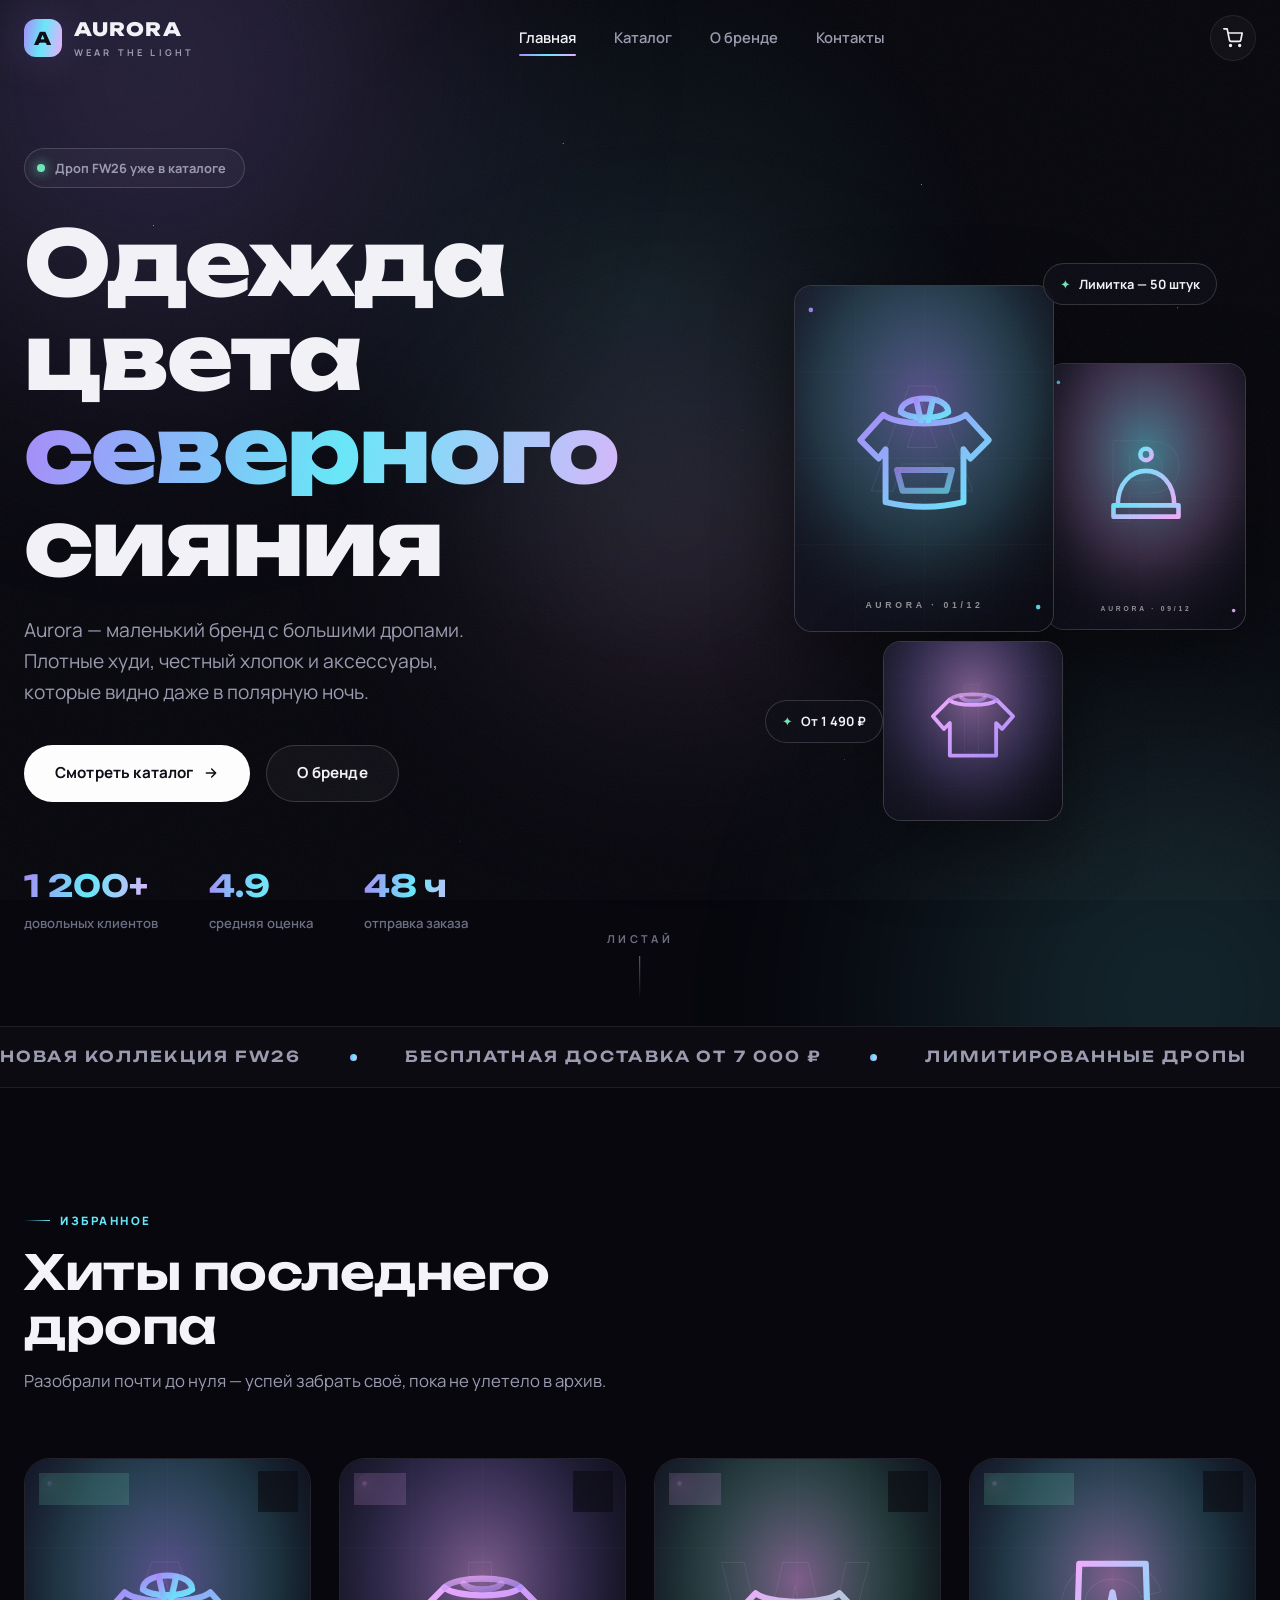
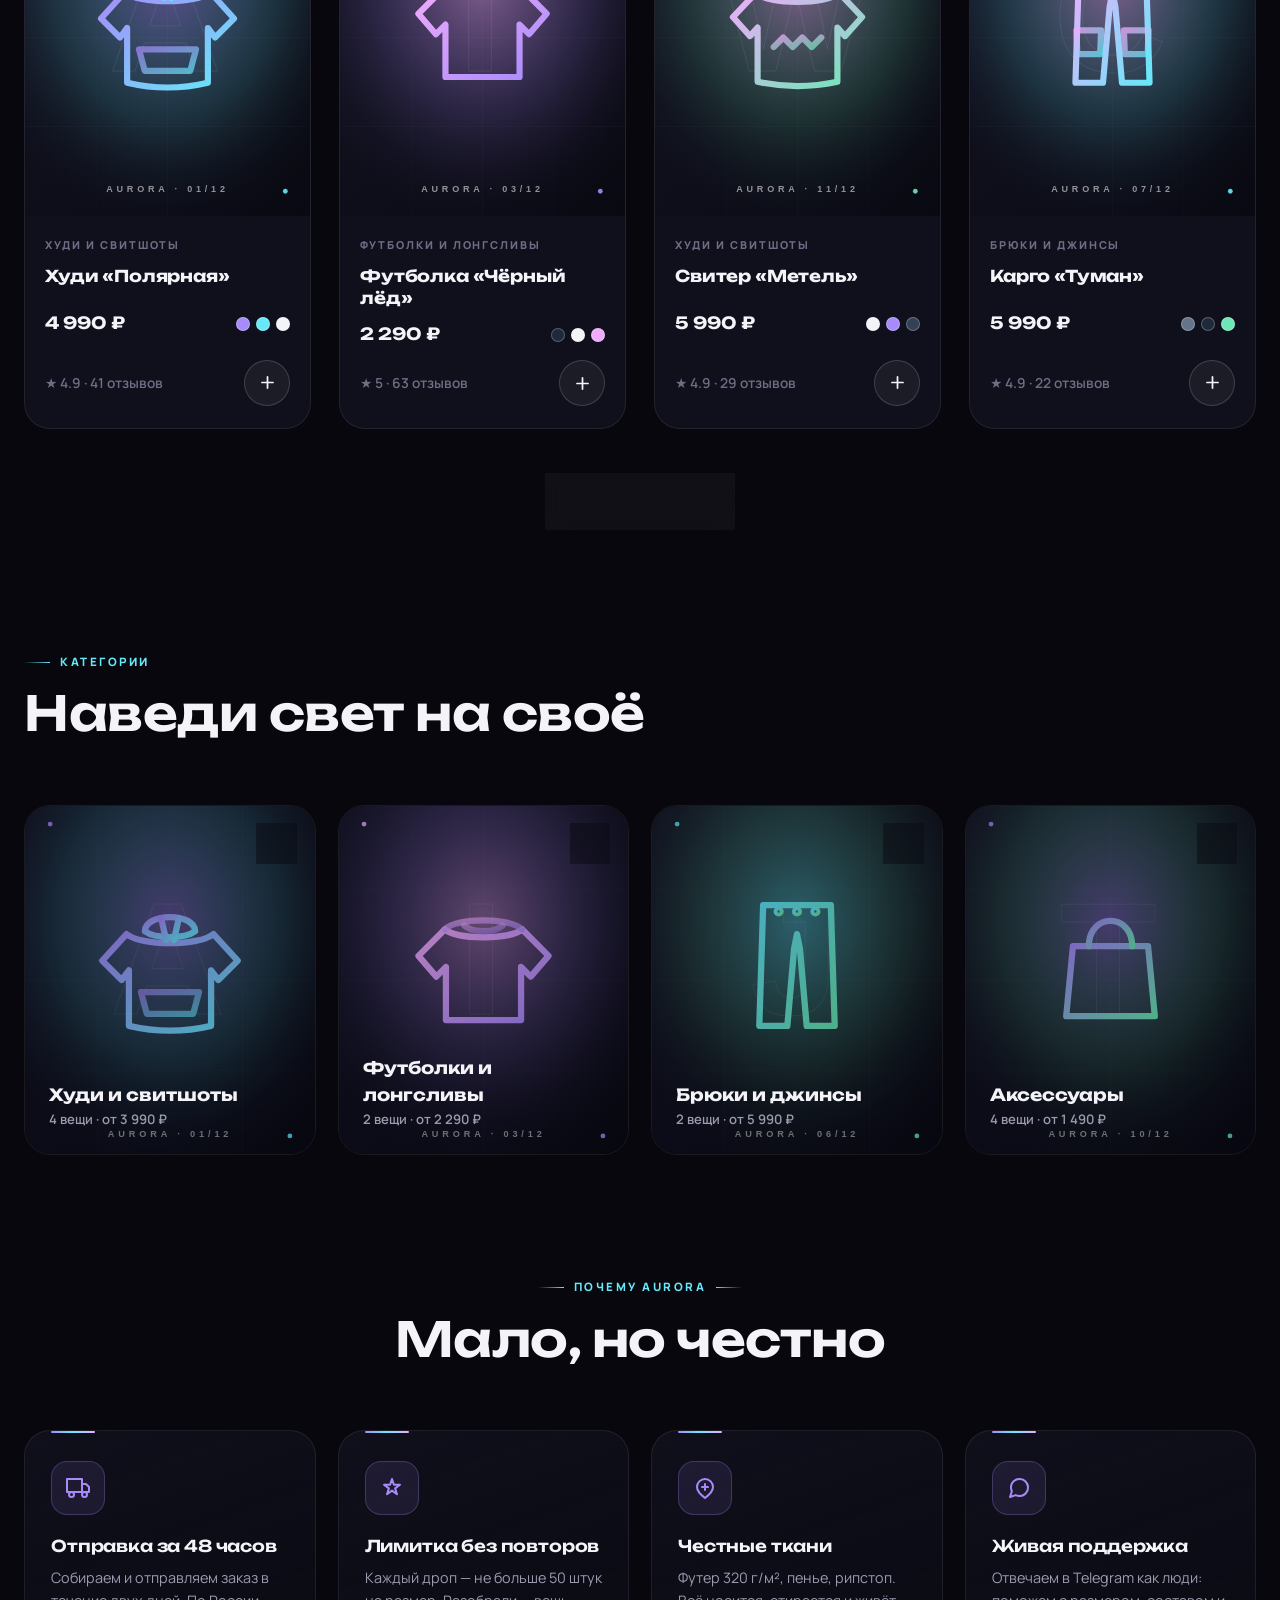
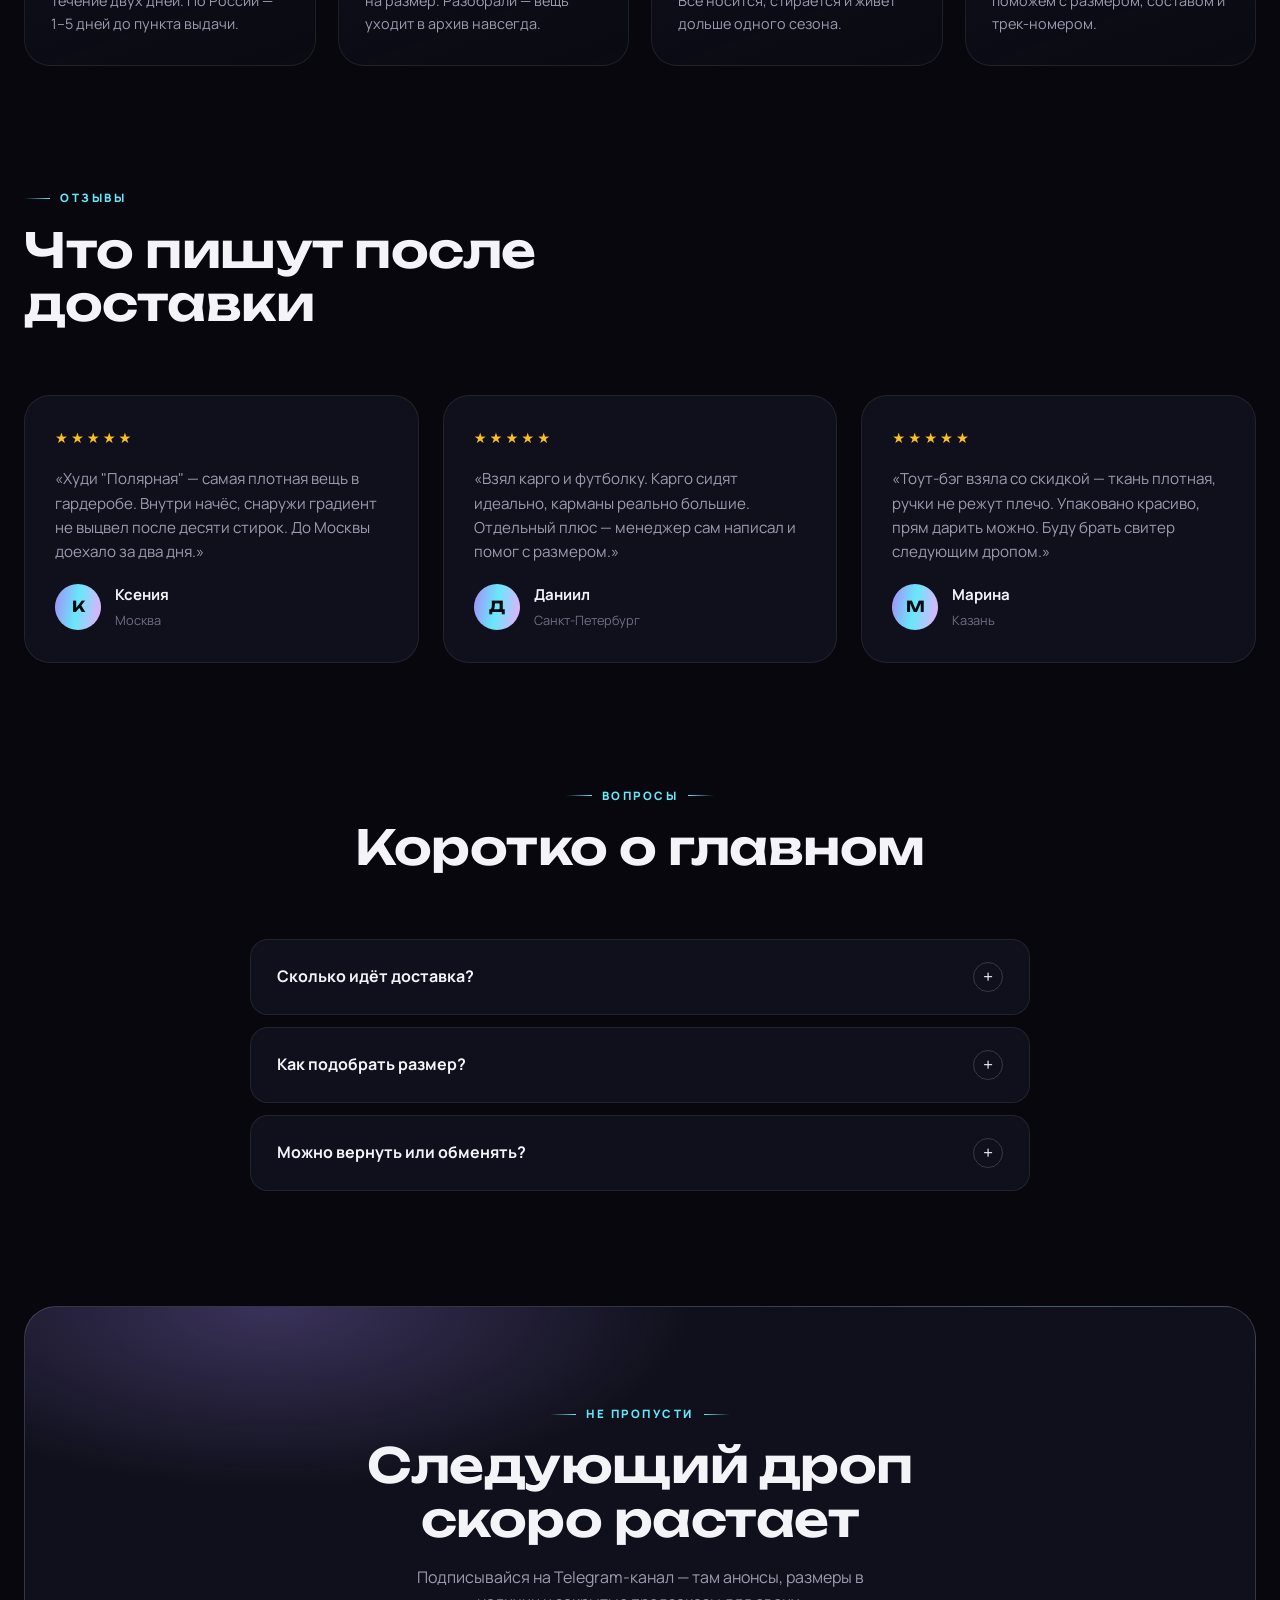
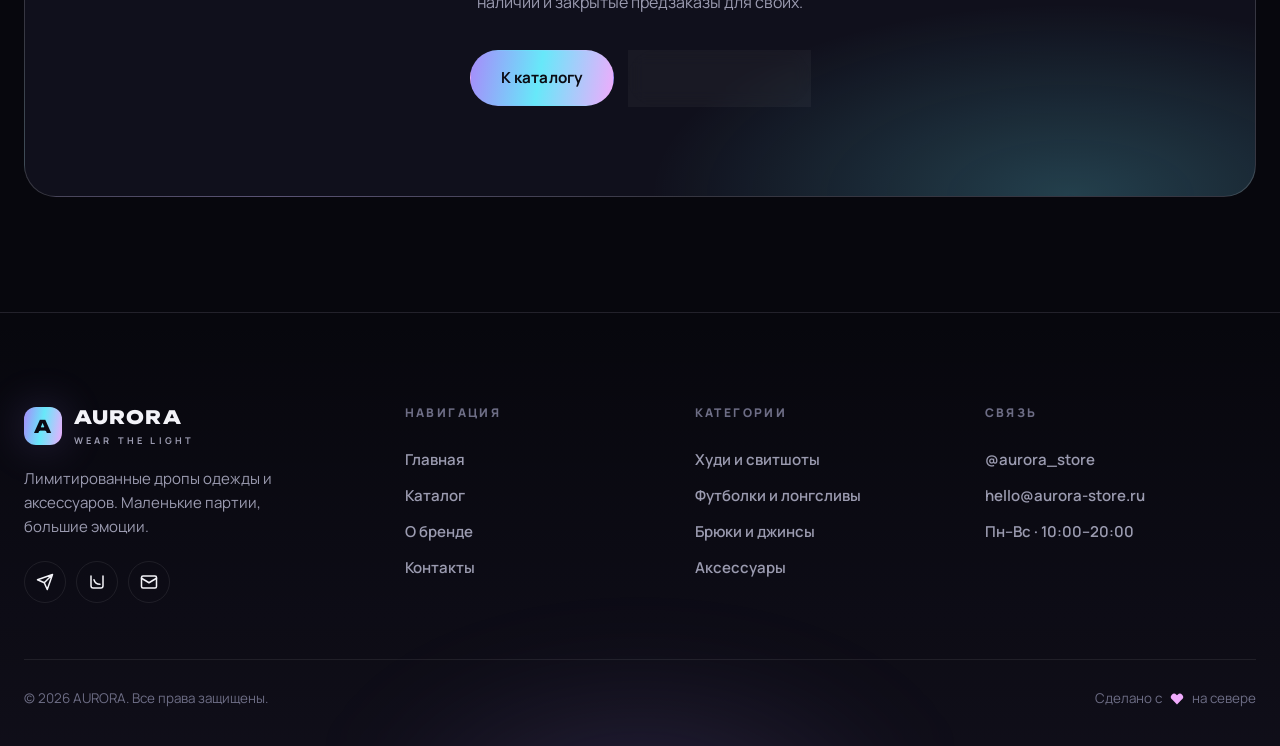
==== index.html @ b829697d "feat(home): главная страница, корзина-drawer и оформление заказа" ====
<!DOCTYPE html>
<html lang="ru">
<head>
  <meta charset="UTF-8">
  <meta name="viewport" content="width=device-width, initial-scale=1.0">
  <title>AURORA — одежда цвета северного сияния</title>
  <meta name="description" content="Aurora — магазин лимитированной одежды и аксессуаров. Худи, футболки, карго и аксессуары из маленьких дропов. Бесплатная доставка от 7 000 ₽.">
  <meta name="theme-color" content="#07070d">
  <meta property="og:title" content="AURORA — одежда цвета северного сияния">
  <meta property="og:description" content="Лимитированные дропы одежды и аксессуаров. Маленькие партии — большие эмоции.">
  <meta property="og:type" content="website">
  <link rel="icon" type="image/svg+xml" href="assets/favicon.svg">
  <link rel="preconnect" href="https://fonts.googleapis.com">
  <link rel="preconnect" href="https://fonts.gstatic.com" crossorigin>
  <link href="https://fonts.googleapis.com/css2?family=Unbounded:wght@500;700;800&family=Manrope:wght@400;500;700;800&display=swap" rel="stylesheet">
  <link rel="stylesheet" href="css/base.css">
  <link rel="stylesheet" href="css/components.css">
</head>
<body>

  <!-- Шапка -->
  <header class="site-header">
    <div class="container header-inner">
      <a href="index.html" class="logo">
        <span class="logo-mark">A</span>
        <span>AURORA<span class="logo-sub">wear the light</span></span>
      </a>
      <nav class="nav">
        <a href="index.html" class="active">Главная</a>
        <a href="catalog.html">Каталог</a>
        <a href="about.html">О бренде</a>
        <a href="contacts.html">Контакты</a>
      </nav>
      <div class="header-actions">
        <button class="icon-btn" data-cart-open aria-label="Открыть корзину">
          <svg viewBox="0 0 24 24" fill="none" stroke="currentColor" stroke-width="2" stroke-linecap="round" stroke-linejoin="round"><circle cx="9" cy="21" r="1"/><circle cx="20" cy="21" r="1"/><path d="M1 1h4l2.68 13.39a2 2 0 0 0 2 1.61h9.72a2 2 0 0 0 2-1.61L23 6H6"/></svg>
          <span class="cart-count">0</span>
        </button>
        <button class="icon-btn burger" data-burger aria-label="Меню">
          <svg viewBox="0 0 24 24" fill="none" stroke="currentColor" stroke-width="2" stroke-linecap="round"><path d="M3 6h18M3 12h18M3 18h12"/></svg>
        </button>
      </div>
    </div>
  </header>

  <!-- Мобильное меню -->
  <div class="mobile-menu" data-mobile-menu>
    <button class="icon-btn menu-close" data-burger aria-label="Закрыть меню">
      <svg viewBox="0 0 24 24" fill="none" stroke="currentColor" stroke-width="2" stroke-linecap="round"><path d="M18 6L6 18M6 6l12 12"/></svg>
    </button>
    <a href="index.html" class="active">Главная</a>
    <a href="catalog.html">Каталог</a>
    <a href="about.html">О бренде</a>
    <a href="contacts.html">Контакты</a>
  </div>

  <!-- Хиро -->
  <section class="hero">
    <div class="aurora-bg"><span class="aurora-3"></span></div>
    <div class="stars"></div>
    <div class="hero-spotlight"></div>
    <div class="container hero-inner">
      <div>
        <div class="hero-eyebrow"><span class="dot"></span> Дроп FW26 уже в каталоге</div>
        <h1>
          <span class="line"><span>Одежда цвета</span></span>
          <span class="line"><span class="grad-text">северного</span></span>
          <span class="line"><span>сияния</span></span>
        </h1>
        <p class="hero-sub">Aurora — маленький бренд с большими дропами. Плотные худи, честный хлопок и аксессуары, которые видно даже в полярную ночь.</p>
        <div class="hero-cta">
          <a class="btn btn-primary" href="catalog.html">Смотреть каталог
            <svg width="16" height="16" viewBox="0 0 24 24" fill="none" stroke="currentColor" stroke-width="2.2" stroke-linecap="round" stroke-linejoin="round"><path d="M5 12h14M13 6l6 6-6 6"/></svg>
          </a>
          <a class="btn btn-ghost" href="about.html">О бренде</a>
        </div>
        <div class="hero-stats">
          <div class="stat"><b>1 200+</b><span>довольных клиентов</span></div>
          <div class="stat"><b>4.9</b><span>средняя оценка</span></div>
          <div class="stat"><b>48 ч</b><span>отправка заказа</span></div>
        </div>
      </div>
      <div class="hero-visual">
        <div class="float-card fc-1"><img src="assets/img/p01.svg" alt="Худи «Полярная»" width="600" height="750"></div>
        <div class="float-card fc-2"><img src="assets/img/p09.svg" alt="Шапка-бини «Поляр»" width="600" height="750"></div>
        <div class="float-card fc-3"><img src="assets/img/p03.svg" alt="Футболка «Чёрный лёд»" width="600" height="750"></div>
        <div class="float-tag ft-1"><span class="tag-ico">✦</span> Лимитка — 50 штук</div>
        <div class="float-tag ft-2"><span class="tag-ico">✦</span> От 1 490 ₽</div>
      </div>
    </div>
    <div class="scroll-hint">Листай</div>
  </section>

  <!-- Бегущая строка -->
  <div class="marquee" aria-hidden="true">
    <div class="marquee-track">
      <span class="marquee-item">Новая коллекция FW26 <i></i> Бесплатная доставка от 7 000 ₽ <i></i> Лимитированные дропы <i></i> Оплата при получении <i></i> Отправка за 48 часов <i></i></span>
      <span class="marquee-item">Новая коллекция FW26 <i></i> Бесплатная доставка от 7 000 ₽ <i></i> Лимитированные дропы <i></i> Оплата при получении <i></i> Отправка за 48 часов <i></i></span>
    </div>
  </div>

  <!-- Хиты дропа -->
  <section class="section">
    <div class="container">
      <div class="section-head">
        <span class="eyebrow">Избранное</span>
        <h2 class="h-lg">Хиты последнего дропа</h2>
        <p>Разобрали почти до нуля — успей забрать своё, пока не улетело в архив.</p>
      </div>
      <div class="products-grid" id="featured-grid"></div>
      <div style="text-align:center; margin-top:44px">
        <a class="btn btn-ghost" href="catalog.html">Весь каталог
          <svg width="16" height="16" viewBox="0 0 24 24" fill="none" stroke="currentColor" stroke-width="2.2" stroke-linecap="round" stroke-linejoin="round"><path d="M5 12h14M13 6l6 6-6 6"/></svg>
        </a>
      </div>
    </div>
  </section>

  <!-- Категории -->
  <section class="section" style="padding-top:0">
    <div class="container">
      <div class="section-head">
        <span class="eyebrow">Категории</span>
        <h2 class="h-lg">Наведи свет на своё</h2>
      </div>
      <div class="cat-tiles">
        <a href="catalog.html?cat=hoodies" class="cat-tile reveal">
          <img src="assets/img/p01.svg" alt="" loading="lazy">
          <span class="cat-arrow"><svg width="16" height="16" viewBox="0 0 24 24" fill="none" stroke="currentColor" stroke-width="2.2" stroke-linecap="round" stroke-linejoin="round"><path d="M7 17L17 7M8 7h9v9"/></svg></span>
          <b>Худи и свитшоты</b>
          <span>4 вещи · от 3 990 ₽</span>
        </a>
        <a href="catalog.html?cat=tees" class="cat-tile reveal" style="--d:.08s">
          <img src="assets/img/p03.svg" alt="" loading="lazy">
          <span class="cat-arrow"><svg width="16" height="16" viewBox="0 0 24 24" fill="none" stroke="currentColor" stroke-width="2.2" stroke-linecap="round" stroke-linejoin="round"><path d="M7 17L17 7M8 7h9v9"/></svg></span>
          <b>Футболки и лонгсливы</b>
          <span>2 вещи · от 2 290 ₽</span>
        </a>
        <a href="catalog.html?cat=pants" class="cat-tile reveal" style="--d:.16s">
          <img src="assets/img/p06.svg" alt="" loading="lazy">
          <span class="cat-arrow"><svg width="16" height="16" viewBox="0 0 24 24" fill="none" stroke="currentColor" stroke-width="2.2" stroke-linecap="round" stroke-linejoin="round"><path d="M7 17L17 7M8 7h9v9"/></svg></span>
          <b>Брюки и джинсы</b>
          <span>2 вещи · от 5 990 ₽</span>
        </a>
        <a href="catalog.html?cat=acc" class="cat-tile reveal" style="--d:.24s">
          <img src="assets/img/p10.svg" alt="" loading="lazy">
          <span class="cat-arrow"><svg width="16" height="16" viewBox="0 0 24 24" fill="none" stroke="currentColor" stroke-width="2.2" stroke-linecap="round" stroke-linejoin="round"><path d="M7 17L17 7M8 7h9v9"/></svg></span>
          <b>Аксессуары</b>
          <span>4 вещи · от 1 490 ₽</span>
        </a>
      </div>
    </div>
  </section>

  <!-- Почему мы -->
  <section class="section" style="padding-top:0">
    <div class="container">
      <div class="section-head center">
        <span class="eyebrow center">Почему Aurora</span>
        <h2 class="h-lg">Мало, но честно</h2>
      </div>
      <div class="features-grid">
        <div class="feature reveal">
          <div class="feature-ico"><svg viewBox="0 0 24 24" fill="none" stroke-width="2" stroke-linecap="round" stroke-linejoin="round"><rect x="1" y="3" width="15" height="13"/><path d="M16 8h4l3 3v5h-7V8z"/><circle cx="5.5" cy="18.5" r="2.5"/><circle cx="18.5" cy="18.5" r="2.5"/></svg></div>
          <h3>Отправка за 48 часов</h3>
          <p>Собираем и отправляем заказ в течение двух дней. По России — 1–5 дней до пункта выдачи.</p>
        </div>
        <div class="feature reveal" style="--d:.08s">
          <div class="feature-ico"><svg viewBox="0 0 24 24" fill="none" stroke-width="2" stroke-linecap="round" stroke-linejoin="round"><path d="M12 3l1.9 5.8H20l-4.9 3.6 1.9 5.8-5-3.6-5 3.6 1.9-5.8L4 8.8h6.1z"/></svg></div>
          <h3>Лимитка без повторов</h3>
          <p>Каждый дроп — не больше 50 штук на размер. Разобрали — вещь уходит в архив навсегда.</p>
        </div>
        <div class="feature reveal" style="--d:.16s">
          <div class="feature-ico"><svg viewBox="0 0 24 24" fill="none" stroke-width="2" stroke-linecap="round" stroke-linejoin="round"><path d="M12 22c4-3 8-6.5 8-11a8 8 0 1 0-16 0c0 4.5 4 8 8 11z"/><path d="M12 8v6M9 11h6"/></svg></div>
          <h3>Честные ткани</h3>
          <p>Футер 320 г/м², пенье, рипстоп. Всё носится, стирается и живёт дольше одного сезона.</p>
        </div>
        <div class="feature reveal" style="--d:.24s">
          <div class="feature-ico"><svg viewBox="0 0 24 24" fill="none" stroke-width="2" stroke-linecap="round" stroke-linejoin="round"><path d="M21 11.5a8.38 8.38 0 0 1-.9 3.8 8.5 8.5 0 0 1-7.6 4.7 8.38 8.38 0 0 1-3.8-.9L3 21l1.9-5.7a8.38 8.38 0 0 1-.9-3.8 8.5 8.5 0 0 1 4.7-7.6 8.38 8.38 0 0 1 3.8-.9h.5a8.48 8.48 0 0 1 8 8z"/></svg></div>
          <h3>Живая поддержка</h3>
          <p>Отвечаем в Telegram как люди: поможем с размером, составом и трек-номером.</p>
        </div>
      </div>
    </div>
  </section>

  <!-- Отзывы -->
  <section class="section" style="padding-top:0">
    <div class="container">
      <div class="section-head">
        <span class="eyebrow">Отзывы</span>
        <h2 class="h-lg">Что пишут после доставки</h2>
      </div>
      <div class="reviews-grid">
        <div class="review reveal">
          <div class="review-stars">★★★★★</div>
          <p>«Худи "Полярная" — самая плотная вещь в гардеробе. Внутри начёс, снаружи градиент не выцвел после десяти стирок. До Москвы доехало за два дня.»</p>
          <div class="review-author">
            <div class="avatar">К</div>
            <div><b>Ксения</b><span>Москва</span></div>
          </div>
        </div>
        <div class="review reveal" style="--d:.08s">
          <div class="review-stars">★★★★★</div>
          <p>«Взял карго и футболку. Карго сидят идеально, карманы реально большие. Отдельный плюс — менеджер сам написал и помог с размером.»</p>
          <div class="review-author">
            <div class="avatar">Д</div>
            <div><b>Даниил</b><span>Санкт-Петербург</span></div>
          </div>
        </div>
        <div class="review reveal" style="--d:.16s">
          <div class="review-stars">★★★★★</div>
          <p>«Тоут-бэг взяла со скидкой — ткань плотная, ручки не режут плечо. Упаковано красиво, прям дарить можно. Буду брать свитер следующим дропом.»</p>
          <div class="review-author">
            <div class="avatar">М</div>
            <div><b>Марина</b><span>Казань</span></div>
          </div>
        </div>
      </div>
    </div>
  </section>

  <!-- FAQ -->
  <section class="section" style="padding-top:0">
    <div class="container">
      <div class="section-head center">
        <span class="eyebrow center">Вопросы</span>
        <h2 class="h-lg">Коротко о главном</h2>
      </div>
      <div class="faq-list">
        <details class="faq-item reveal">
          <summary>Сколько идёт доставка?<span class="faq-plus">+</span></summary>
          <div class="faq-body">Отправляем СДЭК, Почтой России и Boxberry в течение 48 часов после подтверждения заказа. По Москве — 1–2 дня, по России — 3–7 дней. От 7 000 ₽ доставка бесплатная.</div>
        </details>
        <details class="faq-item reveal" style="--d:.06s">
          <summary>Как подобрать размер?<span class="faq-plus">+</span></summary>
          <div class="faq-body">Все вещи идут в оверсайз-посадке. Если любишь сидеть плотнее — бери на размер меньше. Напиши нам в Telegram, поможем с мерками конкретной модели.</div>
        </details>
        <details class="faq-item reveal" style="--d:.12s">
          <summary>Можно вернуть или обменять?<span class="faq-plus">+</span></summary>
          <div class="faq-body">Да: 14 дней на возврат без вопросов, если вещь не носилась и бирки на месте. Обмен размера — бесплатный, один раз.</div>
        </details>
      </div>
    </div>
  </section>

  <!-- CTA -->
  <section class="section" style="padding-top:0">
    <div class="container">
      <div class="cta-banner reveal">
        <span class="eyebrow center">Не пропусти</span>
        <h2 class="h-lg" style="margin-top:16px">Следующий дроп скоро растает</h2>
        <p>Подписывайся на Telegram-канал — там анонсы, размеры в наличии и закрытые предзаказы для своих.</p>
        <div style="display:flex; gap:14px; justify-content:center; flex-wrap:wrap">
          <a class="btn btn-grad" href="catalog.html">К каталогу</a>
          <a class="btn btn-ghost" href="https://t.me/aurora_store" target="_blank" rel="noopener">Telegram-канал</a>
        </div>
      </div>
    </div>
  </section>

  <!-- Футер -->
  <footer class="site-footer">
    <div class="footer-glow"></div>
    <div class="container">
      <div class="footer-grid">
        <div class="footer-brand">
          <a href="index.html" class="logo">
            <span class="logo-mark">A</span>
            <span>AURORA<span class="logo-sub">wear the light</span></span>
          </a>
          <p>Лимитированные дропы одежды и аксессуаров. Маленькие партии, большие эмоции.</p>
          <div class="socials">
            <a href="https://t.me/aurora_store" target="_blank" rel="noopener" aria-label="Telegram">
              <svg viewBox="0 0 24 24" fill="none" stroke="currentColor" stroke-width="2" stroke-linecap="round" stroke-linejoin="round"><path d="M22 2L11 13M22 2l-7 20-4-9-9-4 20-7z"/></svg>
            </a>
            <a href="#" aria-label="ВКонтакте">
              <svg viewBox="0 0 24 24" fill="none" stroke="currentColor" stroke-width="2" stroke-linecap="round" stroke-linejoin="round"><path d="M4 4v13a3 3 0 0 0 3 3h10a3 3 0 0 0 3-3V4"/><path d="M8 9c1 4 4 6 8 6"/></svg>
            </a>
            <a href="mailto:hello@aurora-store.ru" aria-label="Почта">
              <svg viewBox="0 0 24 24" fill="none" stroke="currentColor" stroke-width="2" stroke-linecap="round" stroke-linejoin="round"><rect x="2" y="4" width="20" height="16" rx="2"/><path d="M22 7l-10 6L2 7"/></svg>
            </a>
          </div>
        </div>
        <div class="footer-col">
          <h4>Навигация</h4>
          <a href="index.html">Главная</a>
          <a href="catalog.html">Каталог</a>
          <a href="about.html">О бренде</a>
          <a href="contacts.html">Контакты</a>
        </div>
        <div class="footer-col">
          <h4>Категории</h4>
          <a href="catalog.html?cat=hoodies">Худи и свитшоты</a>
          <a href="catalog.html?cat=tees">Футболки и лонгсливы</a>
          <a href="catalog.html?cat=pants">Брюки и джинсы</a>
          <a href="catalog.html?cat=acc">Аксессуары</a>
        </div>
        <div class="footer-col">
          <h4>Связь</h4>
          <a href="https://t.me/aurora_store" target="_blank" rel="noopener">@aurora_store</a>
          <a href="mailto:hello@aurora-store.ru">hello@aurora-store.ru</a>
          <a href="contacts.html">Пн–Вс · 10:00–20:00</a>
        </div>
      </div>
      <div class="footer-bottom">
        <span>© <span data-year>2026</span> AURORA. Все права защищены.</span>
        <span class="made">Сделано с
          <svg viewBox="0 0 24 24" fill="currentColor"><path d="M20.84 4.61a5.5 5.5 0 0 0-7.78 0L12 5.67l-1.06-1.06a5.5 5.5 0 0 0-7.78 7.78l1.06 1.06L12 21.23l7.78-7.78 1.06-1.06a5.5 5.5 0 0 0 0-7.78z"/></svg>
          на севере</span>
      </div>
    </div>
  </footer>

  <script src="js/products.js"></script>
  <script src="js/main.js"></script>
  <script src="js/index.js"></script>
</body>
</html>
---- css/base.css ----
/* ============================================================
   AURORA — базовые стили и дизайн-токены
   ============================================================ */

:root {
  /* Цвет */
  --bg: #07070d;
  --bg-soft: #0b0b14;
  --surface: #10101c;
  --surface-2: #161627;
  --line: rgba(255, 255, 255, 0.08);
  --line-strong: rgba(255, 255, 255, 0.16);

  --text: #f3f3f8;
  --muted: #9b9bb0;
  --muted-2: #6d6d85;

  --cyan: #67e8f9;
  --violet: #a78bfa;
  --pink: #f0abfc;
  --mint: #6ee7b7;

  --grad: linear-gradient(100deg, #a78bfa 0%, #67e8f9 48%, #f0abfc 100%);

  /* Геометрия */
  --r-sm: 12px;
  --r-md: 18px;
  --r-lg: 26px;
  --header-h: 76px;

  /* Тени */
  --shadow: 0 24px 70px rgba(0, 0, 0, 0.5);
  --glow: 0 0 44px rgba(167, 139, 250, 0.22);

  --font-display: "Unbounded", system-ui, sans-serif;
  --font-body: "Manrope", system-ui, sans-serif;

  --ease: cubic-bezier(0.22, 1, 0.36, 1);
}

* { margin: 0; padding: 0; box-sizing: border-box; }

html { scroll-behavior: smooth; }

body {
  font-family: var(--font-body);
  background: var(--bg);
  color: var(--text);
  line-height: 1.6;
  font-size: 16px;
  overflow-x: hidden;
  -webkit-font-smoothing: antialiased;
}

/* Зерно поверх всего — «плёночная» текстура */
body::after {
  content: "";
  position: fixed;
  inset: 0;
  z-index: 2000;
  pointer-events: none;
  opacity: 0.05;
  background-image: url("data:image/svg+xml,%3Csvg xmlns='http://www.w3.org/2000/svg' width='140' height='140'%3E%3Cfilter id='n'%3E%3CfeTurbulence type='fractalNoise' baseFrequency='0.9' numOctaves='2'/%3E%3C/filter%3E%3Crect width='100%25' height='100%25' filter='url(%23n)'/%3E%3C/svg%3E");
}

::selection { background: rgba(167, 139, 250, 0.4); }

img { display: block; max-width: 100%; }
a { color: inherit; text-decoration: none; }
button { font-family: inherit; cursor: pointer; color: inherit; }
input, select, textarea { font-family: inherit; color: inherit; }

::-webkit-scrollbar { width: 10px; height: 10px; }
::-webkit-scrollbar-track { background: var(--bg); }
::-webkit-scrollbar-thumb {
  background: #23233a;
  border-radius: 8px;
  border: 2px solid var(--bg);
}
::-webkit-scrollbar-thumb:hover { background: #33335a; }

/* ---------- Типографика ---------- */

h1, h2, h3, .display {
  font-family: var(--font-display);
  font-weight: 600;
  line-height: 1.12;
  letter-spacing: -0.01em;
}

.h-xl { font-size: clamp(2.4rem, 6vw, 4.6rem); }
.h-lg { font-size: clamp(1.8rem, 4vw, 3rem); }
.h-md { font-size: clamp(1.25rem, 2.4vw, 1.7rem); }

.grad-text {
  background: var(--grad);
  -webkit-background-clip: text;
  background-clip: text;
  color: transparent;
}

.section { padding: clamp(72px, 9vw, 130px) 0; position: relative; }

.container {
  width: min(1240px, 100% - 48px);
  margin-inline: auto;
}

.section-head { margin-bottom: clamp(36px, 5vw, 64px); max-width: 720px; }
.section-head.center { margin-inline: auto; text-align: center; }

.section-head .eyebrow { margin-bottom: 16px; }
.section-head p { color: var(--muted); margin-top: 14px; font-size: 1.05rem; }

.eyebrow {
  display: inline-flex;
  align-items: center;
  gap: 10px;
  font-size: 0.72rem;
  font-weight: 800;
  letter-spacing: 0.22em;
  text-transform: uppercase;
  color: var(--cyan);
}

.eyebrow::before {
  content: "";
  width: 26px;
  height: 1px;
  background: linear-gradient(90deg, transparent, var(--cyan));
}

.eyebrow.center::after {
  content: "";
  width: 26px;
  height: 1px;
  background: linear-gradient(90deg, var(--cyan), transparent);
}

/* ---------- Кнопки ---------- */

.btn {
  display: inline-flex;
  align-items: center;
  justify-content: center;
  gap: 10px;
  padding: 15px 30px;
  border-radius: 999px;
  border: 1px solid transparent;
  font-weight: 700;
  font-size: 0.95rem;
  letter-spacing: 0.01em;
  transition: transform 0.35s var(--ease), box-shadow 0.35s var(--ease),
    background 0.35s var(--ease), border-color 0.35s var(--ease), color 0.3s;
  white-space: nowrap;
}

.btn:active { transform: scale(0.97); }

.btn-primary {
  background: #fff;
  color: #0a0a12;
}
.btn-primary:hover {
  transform: translateY(-2px);
  box-shadow: 0 14px 40px rgba(255, 255, 255, 0.18), var(--glow);
}

.btn-ghost {
  background: rgba(255, 255, 255, 0.04);
  border-color: var(--line-strong);
  color: var(--text);
  backdrop-filter: blur(8px);
}
.btn-ghost:hover {
  border-color: rgba(255, 255, 255, 0.4);
  background: rgba(255, 255, 255, 0.08);
  transform: translateY(-2px);
}

.btn-grad {
  background: var(--grad);
  color: #0a0a12;
}
.btn-grad:hover {
  transform: translateY(-2px);
  box-shadow: 0 14px 44px rgba(103, 232, 249, 0.28);
}

.btn-sm { padding: 10px 20px; font-size: 0.85rem; }

.btn[disabled] { opacity: 0.45; pointer-events: none; }

/* ---------- Хедер ---------- */

.site-header {
  position: fixed;
  top: 0;
  left: 0;
  right: 0;
  z-index: 900;
  transition: background 0.4s, border-color 0.4s, box-shadow 0.4s;
  border-bottom: 1px solid transparent;
}

.site-header.scrolled {
  background: rgba(7, 7, 13, 0.72);
  backdrop-filter: blur(18px);
  -webkit-backdrop-filter: blur(18px);
  border-color: var(--line);
  box-shadow: 0 10px 40px rgba(0, 0, 0, 0.35);
}

.header-inner {
  height: var(--header-h);
  display: flex;
  align-items: center;
  justify-content: space-between;
  gap: 24px;
}

.logo {
  display: flex;
  align-items: center;
  gap: 12px;
  font-family: var(--font-display);
  font-weight: 800;
  font-size: 1.15rem;
  letter-spacing: 0.06em;
  z-index: 1002;
}

.logo-mark {
  width: 38px;
  height: 38px;
  border-radius: 12px;
  display: grid;
  place-items: center;
  background: var(--grad);
  color: #0a0a12;
  font-size: 1.1rem;
  font-weight: 800;
  box-shadow: var(--glow);
  transition: transform 0.5s var(--ease);
}

.logo:hover .logo-mark { transform: rotate(-8deg) scale(1.06); }

.logo-sub {
  display: block;
  font-family: var(--font-body);
  font-size: 0.58rem;
  font-weight: 700;
  letter-spacing: 0.34em;
  color: var(--muted);
  text-transform: uppercase;
  margin-top: 2px;
}

.nav { display: flex; gap: 6px; }

.nav a {
  position: relative;
  padding: 10px 16px;
  border-radius: 999px;
  font-weight: 600;
  font-size: 0.92rem;
  color: var(--muted);
  transition: color 0.3s, background 0.3s;
}

.nav a:hover { color: var(--text); background: rgba(255, 255, 255, 0.05); }
.nav a.active { color: var(--text); }
.nav a.active::after {
  content: "";
  position: absolute;
  left: 16px;
  right: 16px;
  bottom: 4px;
  height: 2px;
  border-radius: 2px;
  background: var(--grad);
}

.header-actions { display: flex; align-items: center; gap: 10px; }

.icon-btn {
  position: relative;
  width: 46px;
  height: 46px;
  display: grid;
  place-items: center;
  border-radius: 50%;
  border: 1px solid var(--line);
  background: rgba(255, 255, 255, 0.03);
  transition: border-color 0.3s, background 0.3s, transform 0.3s var(--ease);
}

.icon-btn:hover {
  border-color: var(--line-strong);
  background: rgba(255, 255, 255, 0.07);
  transform: translateY(-1px);
}

.icon-btn svg { width: 20px; height: 20px; }

.cart-count {
  position: absolute;
  top: -4px;
  right: -4px;
  min-width: 20px;
  height: 20px;
  padding: 0 5px;
  border-radius: 999px;
  background: var(--grad);
  color: #0a0a12;
  font-size: 0.68rem;
  font-weight: 800;
  display: grid;
  place-items: center;
  border: 2px solid var(--bg);
  transform: scale(0);
  transition: transform 0.35s var(--ease);
}
.cart-count.show { transform: scale(1); }

.burger { display: none; }

/* Мобильное меню */
.mobile-menu {
  position: fixed;
  inset: 0;
  z-index: 1001;
  background: rgba(7, 7, 13, 0.97);
  backdrop-filter: blur(24px);
  display: flex;
  flex-direction: column;
  align-items: center;
  justify-content: center;
  gap: 8px;
  opacity: 0;
  pointer-events: none;
  transition: opacity 0.4s var(--ease);
}
.mobile-menu.open { opacity: 1; pointer-events: auto; }

.mobile-menu a {
  font-family: var(--font-display);
  font-size: clamp(1.6rem, 7vw, 2.4rem);
  font-weight: 700;
  padding: 10px 20px;
  color: var(--muted);
  transition: color 0.3s, transform 0.4s var(--ease);
  transform: translateY(24px);
  opacity: 0;
}
.mobile-menu.open a {
  transform: translateY(0);
  opacity: 1;
}
.mobile-menu a:nth-child(2) { transition-delay: 0.05s; }
.mobile-menu a:nth-child(3) { transition-delay: 0.1s; }
.mobile-menu a:nth-child(4) { transition-delay: 0.15s; }
.mobile-menu a:hover, .mobile-menu a.active { color: var(--text); }

.mobile-menu .menu-close {
  position: absolute;
  top: 18px;
  right: 20px;
}

/* ---------- Хиро ---------- */

.hero {
  position: relative;
  min-height: 100svh;
  display: flex;
  align-items: center;
  padding-top: var(--header-h);
  overflow: hidden;
}

/* Аврора-градиенты на фоне */
.aurora-bg { position: absolute; inset: 0; z-index: 0; }

.aurora-bg::before,
.aurora-bg::after {
  content: "";
  position: absolute;
  border-radius: 50%;
  filter: blur(110px);
  opacity: 0.5;
  will-change: transform;
}

.aurora-bg::before {
  width: 60vw;
  height: 60vw;
  left: -12vw;
  top: -18vw;
  background: radial-gradient(circle at 40% 40%, rgba(167, 139, 250, 0.55), transparent 62%);
  animation: drift-a 16s ease-in-out infinite alternate;
}

.aurora-bg::after {
  width: 55vw;
  height: 55vw;
  right: -14vw;
  bottom: -20vw;
  background: radial-gradient(circle at 60% 60%, rgba(103, 232, 249, 0.4), transparent 62%);
  animation: drift-b 19s ease-in-out infinite alternate;
}

.aurora-bg .aurora-3 {
  position: absolute;
  width: 38vw;
  height: 38vw;
  left: 34vw;
  top: 22vw;
  border-radius: 50%;
  filter: blur(120px);
  background: radial-gradient(circle, rgba(240, 171, 252, 0.3), transparent 60%);
  animation: drift-c 22s ease-in-out infinite alternate;
}

@keyframes drift-a {
  from { transform: translate(0, 0) scale(1); }
  to { transform: translate(9vw, 6vw) scale(1.15); }
}
@keyframes drift-b {
  from { transform: translate(0, 0) scale(1); }
  to { transform: translate(-8vw, -7vw) scale(1.1); }
}
@keyframes drift-c {
  from { transform: translate(-4vw, 0) scale(0.9); }
  to { transform: translate(4vw, -5vw) scale(1.12); }
}

/* Звёздная пыль */
.stars {
  position: absolute;
  inset: 0;
  background-image:
    radial-gradient(1.4px 1.4px at 12% 22%, rgba(255,255,255,0.7), transparent 60%),
    radial-gradient(1px 1px at 28% 64%, rgba(255,255,255,0.5), transparent 60%),
    radial-gradient(1.6px 1.6px at 44% 14%, rgba(255,255,255,0.6), transparent 60%),
    radial-gradient(1px 1px at 58% 42%, rgba(255,255,255,0.45), transparent 60%),
    radial-gradient(1.3px 1.3px at 72% 18%, rgba(255,255,255,0.65), transparent 60%),
    radial-gradient(1px 1px at 84% 52%, rgba(255,255,255,0.5), transparent 60%),
    radial-gradient(1.5px 1.5px at 92% 30%, rgba(255,255,255,0.55), transparent 60%),
    radial-gradient(1px 1px at 36% 82%, rgba(255,255,255,0.4), transparent 60%),
    radial-gradient(1.2px 1.2px at 66% 74%, rgba(255,255,255,0.5), transparent 60%);
  animation: twinkle 5s ease-in-out infinite alternate;
}

@keyframes twinkle {
  from { opacity: 0.55; }
  to { opacity: 1; }
}

/* Прожектор за курсором */
.hero-spotlight {
  position: absolute;
  inset: 0;
  z-index: 1;
  pointer-events: none;
  background: radial-gradient(560px circle at var(--mx, 50%) var(--my, 30%),
    rgba(103, 232, 249, 0.09), transparent 65%);
  transition: opacity 0.5s;
}

.hero-inner {
  position: relative;
  z-index: 2;
  display: grid;
  grid-template-columns: 1.15fr 0.85fr;
  gap: clamp(40px, 6vw, 90px);
  align-items: center;
  padding: clamp(60px, 8vh, 110px) 0 90px;
}

.hero-eyebrow {
  display: inline-flex;
  align-items: center;
  gap: 10px;
  padding: 9px 18px 9px 12px;
  border-radius: 999px;
  border: 1px solid var(--line-strong);
  background: rgba(255, 255, 255, 0.04);
  backdrop-filter: blur(10px);
  font-size: 0.8rem;
  font-weight: 700;
  color: var(--muted);
  margin-bottom: 28px;
}

.hero-eyebrow .dot {
  width: 8px;
  height: 8px;
  border-radius: 50%;
  background: var(--mint);
  box-shadow: 0 0 12px var(--mint);
  animation: pulse-dot 2s ease-in-out infinite;
}

@keyframes pulse-dot {
  0%, 100% { transform: scale(1); opacity: 1; }
  50% { transform: scale(1.35); opacity: 0.7; }
}

.hero h1 {
  font-size: clamp(2.7rem, 7.4vw, 5.6rem);
  font-weight: 800;
  line-height: 1.04;
  letter-spacing: -0.02em;
  margin-bottom: 26px;
}

.hero h1 .line { display: block; overflow: hidden; }
.hero h1 .line > span {
  display: block;
  transform: translateY(110%);
  animation: line-up 1s var(--ease) forwards;
}
.hero h1 .line:nth-child(2) > span { animation-delay: 0.12s; }
.hero h1 .line:nth-child(3) > span { animation-delay: 0.24s; }

@keyframes line-up {
  to { transform: translateY(0); }
}

.hero-sub {
  color: var(--muted);
  font-size: clamp(1rem, 1.6vw, 1.2rem);
  max-width: 480px;
  margin-bottom: 38px;
  opacity: 0;
  animation: fade-up 1s var(--ease) 0.45s forwards;
}

.hero-cta {
  display: flex;
  flex-wrap: wrap;
  gap: 16px;
  margin-bottom: 60px;
  opacity: 0;
  animation: fade-up 1s var(--ease) 0.6s forwards;
}

@keyframes fade-up {
  from { opacity: 0; transform: translateY(26px); }
  to { opacity: 1; transform: translateY(0); }
}

.hero-stats {
  display: flex;
  gap: clamp(28px, 4vw, 56px);
  opacity: 0;
  animation: fade-up 1s var(--ease) 0.75s forwards;
}

.hero-stats .stat b {
  display: block;
  font-family: var(--font-display);
  font-size: clamp(1.4rem, 2.4vw, 1.9rem);
  font-weight: 700;
  background: var(--grad);
  -webkit-background-clip: text;
  background-clip: text;
  color: transparent;
}

.hero-stats .stat span {
  font-size: 0.82rem;
  color: var(--muted-2);
  font-weight: 600;
}

/* Правая часть хиро — витрина */
.hero-visual {
  position: relative;
  height: clamp(420px, 62vh, 620px);
  opacity: 0;
  animation: fade-up 1.2s var(--ease) 0.5s forwards;
}

.float-card {
  position: absolute;
  border-radius: var(--r-md);
  overflow: hidden;
  border: 1px solid var(--line-strong);
  background: var(--surface);
  box-shadow: var(--shadow);
  animation: float 6s ease-in-out infinite;
}

.float-card img { width: 100%; height: 100%; object-fit: cover; }

.float-card.fc-1 {
  width: min(58%, 260px);
  aspect-ratio: 3/4;
  left: 6%;
  top: 4%;
  z-index: 2;
  animation-delay: 0s;
}

.float-card.fc-2 {
  width: min(44%, 200px);
  aspect-ratio: 3/4;
  right: 2%;
  top: 18%;
  z-index: 1;
  animation-delay: 1.4s;
}

.float-card.fc-3 {
  width: min(40%, 180px);
  aspect-ratio: 1/1;
  left: 24%;
  bottom: 0;
  z-index: 3;
  animation-delay: 2.6s;
}

@keyframes float {
  0%, 100% { transform: translateY(0) rotate(var(--rot, 0deg)); }
  50% { transform: translateY(-14px) rotate(var(--rot, 0deg)); }
}

.float-card.fc-1 { --rot: -4deg; }
.float-card.fc-2 { --rot: 3.5deg; }
.float-card.fc-3 { --rot: 2deg; }

.float-tag {
  position: absolute;
  z-index: 4;
  display: inline-flex;
  align-items: center;
  gap: 8px;
  padding: 10px 16px;
  border-radius: 999px;
  border: 1px solid var(--line-strong);
  background: rgba(13, 13, 22, 0.82);
  backdrop-filter: blur(12px);
  font-size: 0.8rem;
  font-weight: 700;
  animation: float 7s ease-in-out infinite;
}

.float-tag .tag-ico { color: var(--mint); }

.float-tag.ft-1 { top: 0; right: 8%; animation-delay: 0.8s; }
.float-tag.ft-2 { bottom: 14%; left: 0; animation-delay: 2s; }

/* Скролл-подсказка */
.scroll-hint {
  position: absolute;
  bottom: 26px;
  left: 50%;
  transform: translateX(-50%);
  z-index: 3;
  display: flex;
  flex-direction: column;
  align-items: center;
  gap: 8px;
  color: var(--muted-2);
  font-size: 0.68rem;
  font-weight: 700;
  letter-spacing: 0.3em;
  text-transform: uppercase;
}

.scroll-hint::after {
  content: "";
  width: 1px;
  height: 44px;
  background: linear-gradient(to bottom, var(--muted-2), transparent);
  animation: scroll-line 2s ease-in-out infinite;
}

@keyframes scroll-line {
  0% { transform: scaleY(0); transform-origin: top; }
  45% { transform: scaleY(1); transform-origin: top; }
  55% { transform: scaleY(1); transform-origin: bottom; }
  100% { transform: scaleY(0); transform-origin: bottom; }
}

/* ---------- Бегущая строка ---------- */

.marquee {
  border-block: 1px solid var(--line);
  padding: 18px 0;
  overflow: hidden;
  background: rgba(255, 255, 255, 0.015);
}

.marquee-track {
  display: flex;
  gap: 48px;
  width: max-content;
  animation: marquee 30s linear infinite;
}

.marquee:hover .marquee-track { animation-play-state: paused; }

.marquee-item {
  display: flex;
  align-items: center;
  gap: 48px;
  font-family: var(--font-display);
  font-size: 0.95rem;
  font-weight: 600;
  letter-spacing: 0.14em;
  text-transform: uppercase;
  color: var(--muted);
  white-space: nowrap;
}

.marquee-item i {
  width: 7px;
  height: 7px;
  border-radius: 50%;
  background: var(--grad);
  font-style: normal;
}

@keyframes marquee {
  to { transform: translateX(-50%); }
}

/* ---------- Футер ---------- */

.site-footer {
  border-top: 1px solid var(--line);
  background: linear-gradient(to bottom, transparent, rgba(167, 139, 250, 0.05));
  padding: clamp(56px, 7vw, 90px) 0 36px;
  position: relative;
  overflow: hidden;
}

.footer-grid {
  display: grid;
  grid-template-columns: 1.4fr 1fr 1fr 1.2fr;
  gap: clamp(32px, 5vw, 64px);
  margin-bottom: 56px;
}

.footer-brand p { color: var(--muted); font-size: 0.94rem; margin-top: 18px; max-width: 300px; }

.footer-col h4 {
  font-size: 0.75rem;
  font-weight: 800;
  letter-spacing: 0.2em;
  text-transform: uppercase;
  color: var(--muted-2);
  margin-bottom: 20px;
}

.footer-col a {
  display: block;
  padding: 6px 0;
  color: var(--muted);
  font-weight: 600;
  font-size: 0.94rem;
  transition: color 0.3s, transform 0.3s var(--ease);
}
.footer-col a:hover { color: var(--text); transform: translateX(4px); }

.footer-contact a { display: flex; align-items: center; gap: 10px; }

.socials { display: flex; gap: 10px; margin-top: 22px; }

.socials a {
  width: 42px;
  height: 42px;
  border-radius: 50%;
  border: 1px solid var(--line);
  display: grid;
  place-items: center;
  transition: border-color 0.3s, background 0.3s, transform 0.3s var(--ease);
}
.socials a:hover {
  border-color: var(--violet);
  background: rgba(167, 139, 250, 0.1);
  transform: translateY(-3px);
}
.socials svg { width: 18px; height: 18px; }

.footer-bottom {
  border-top: 1px solid var(--line);
  padding-top: 28px;
  display: flex;
  flex-wrap: wrap;
  gap: 14px;
  align-items: center;
  justify-content: space-between;
  color: var(--muted-2);
  font-size: 0.84rem;
}

.footer-bottom .made {
  display: inline-flex;
  align-items: center;
  gap: 8px;
}
.footer-bottom .made svg { width: 14px; height: 14px; color: var(--pink); }

.footer-glow {
  position: absolute;
  bottom: -220px;
  left: 50%;
  transform: translateX(-50%);
  width: 640px;
  height: 320px;
  border-radius: 50%;
  background: radial-gradient(ellipse, rgba(167, 139, 250, 0.16), transparent 65%);
  filter: blur(50px);
  pointer-events: none;
}

/* ---------- Анимации появления ---------- */

.reveal {
  opacity: 0;
  transform: translateY(34px);
  transition: opacity 0.9s var(--ease), transform 0.9s var(--ease);
  transition-delay: var(--d, 0s);
}
.reveal.in { opacity: 1; transform: translateY(0); }

@media (prefers-reduced-motion: reduce) {
  *, *::before, *::after {
    animation-duration: 0.01ms !important;
    animation-iteration-count: 1 !important;
    transition-duration: 0.01ms !important;
  }
  .reveal { opacity: 1; transform: none; }
}
---- css/components.css ----
/* ============================================================
   AURORA — компоненты: карточки, корзина, модалки, каталог, страницы
   ============================================================ */

/* ---------- Карточка товара ---------- */

.products-grid {
  display: grid;
  grid-template-columns: repeat(auto-fill, minmax(270px, 1fr));
  gap: clamp(18px, 2.4vw, 28px);
}

.product-card {
  position: relative;
  border-radius: var(--r-lg);
  border: 1px solid var(--line);
  background: var(--surface);
  overflow: hidden;
  transition: transform 0.5s var(--ease), border-color 0.4s, box-shadow 0.5s;
  transform-style: preserve-3d;
  display: flex;
  flex-direction: column;
}

.product-card:hover {
  border-color: rgba(167, 139, 250, 0.35);
  box-shadow: var(--shadow), var(--glow);
  z-index: 2;
}

.product-media {
  position: relative;
  aspect-ratio: 4/5;
  overflow: hidden;
  background: var(--bg-soft);
}

.product-media img {
  width: 100%;
  height: 100%;
  object-fit: cover;
  transition: transform 0.8s var(--ease);
}

.product-card:hover .product-media img { transform: scale(1.06) rotate(0.5deg); }

.product-badges {
  position: absolute;
  top: 14px;
  left: 14px;
  display: flex;
  gap: 8px;
  z-index: 2;
}

.badge {
  padding: 6px 12px;
  border-radius: 999px;
  font-size: 0.66rem;
  font-weight: 800;
  letter-spacing: 0.14em;
  text-transform: uppercase;
  backdrop-filter: blur(8px);
}

.badge-new { background: rgba(110, 231, 183, 0.16); color: var(--mint); border: 1px solid rgba(110, 231, 183, 0.35); }
.badge-hit { background: rgba(240, 171, 252, 0.16); color: var(--pink); border: 1px solid rgba(240, 171, 252, 0.35); }
.badge-sale { background: rgba(251, 146, 60, 0.16); color: #fdba74; border: 1px solid rgba(251, 146, 60, 0.35); }

.fav-btn {
  position: absolute;
  top: 12px;
  right: 12px;
  z-index: 2;
  width: 40px;
  height: 40px;
  border-radius: 50%;
  border: 1px solid var(--line);
  background: rgba(10, 10, 18, 0.6);
  backdrop-filter: blur(10px);
  display: grid;
  place-items: center;
  transition: transform 0.3s var(--ease), border-color 0.3s, background 0.3s;
}

.fav-btn svg {
  width: 18px;
  height: 18px;
  fill: none;
  stroke: var(--muted);
  stroke-width: 2;
  transition: stroke 0.3s, fill 0.3s, transform 0.3s var(--ease);
}

.fav-btn:hover { transform: scale(1.1); border-color: rgba(240, 171, 252, 0.5); }
.fav-btn:hover svg { stroke: var(--pink); }

.fav-btn.active svg {
  fill: var(--pink);
  stroke: var(--pink);
  animation: fav-pop 0.45s var(--ease);
}

@keyframes fav-pop {
  0% { transform: scale(0.6); }
  60% { transform: scale(1.3); }
  100% { transform: scale(1); }
}

.product-body {
  padding: 20px 20px 22px;
  display: flex;
  flex-direction: column;
  gap: 12px;
  flex: 1;
}

.product-cat {
  font-size: 0.68rem;
  font-weight: 800;
  letter-spacing: 0.18em;
  text-transform: uppercase;
  color: var(--muted-2);
}

.product-name {
  font-size: 1.02rem;
  font-weight: 700;
  line-height: 1.35;
}

.product-row {
  display: flex;
  align-items: center;
  justify-content: space-between;
  gap: 10px;
  margin-top: auto;
}

.price { display: flex; align-items: baseline; gap: 10px; }

.price b {
  font-family: var(--font-display);
  font-size: 1.05rem;
  font-weight: 700;
}

.price s { color: var(--muted-2); font-size: 0.86rem; }

.product-colors { display: flex; gap: 6px; }

.product-colors i {
  width: 14px;
  height: 14px;
  border-radius: 50%;
  border: 1px solid rgba(255, 255, 255, 0.25);
  font-style: normal;
}

.add-btn {
  width: 46px;
  height: 46px;
  flex: none;
  border-radius: 50%;
  border: 1px solid var(--line-strong);
  background: rgba(255, 255, 255, 0.05);
  display: grid;
  place-items: center;
  transition: background 0.35s var(--ease), transform 0.35s var(--ease), border-color 0.3s;
}

.add-btn svg { width: 19px; height: 19px; stroke: currentColor; }

.add-btn:hover {
  background: #fff;
  color: #0a0a12;
  border-color: #fff;
  transform: rotate(90deg) scale(1.05);
}

/* ---------- Плитки категорий ---------- */

.cat-tiles {
  display: grid;
  grid-template-columns: repeat(4, 1fr);
  gap: clamp(14px, 2vw, 22px);
}

.cat-tile {
  position: relative;
  border-radius: var(--r-lg);
  border: 1px solid var(--line);
  overflow: hidden;
  aspect-ratio: 3/3.6;
  padding: 24px;
  display: flex;
  flex-direction: column;
  justify-content: flex-end;
  transition: border-color 0.4s, transform 0.5s var(--ease);
}

.cat-tile img {
  position: absolute;
  inset: 0;
  width: 100%;
  height: 100%;
  object-fit: cover;
  opacity: 0.75;
  transition: transform 0.8s var(--ease), opacity 0.5s;
  filter: saturate(1.05);
}

.cat-tile::after {
  content: "";
  position: absolute;
  inset: 0;
  background: linear-gradient(to top, rgba(7, 7, 13, 0.92) 8%, rgba(7, 7, 13, 0.15) 55%);
}

.cat-tile:hover { border-color: rgba(103, 232, 249, 0.4); transform: translateY(-6px); }
.cat-tile:hover img { transform: scale(1.08); opacity: 0.95; }

.cat-tile > * { position: relative; z-index: 2; }

.cat-tile b {
  font-family: var(--font-display);
  font-size: 1.05rem;
  font-weight: 700;
  display: block;
}

.cat-tile span {
  color: var(--muted);
  font-size: 0.82rem;
  font-weight: 600;
}

.cat-tile .cat-arrow {
  position: absolute;
  top: 18px;
  right: 18px;
  width: 40px;
  height: 40px;
  border-radius: 50%;
  border: 1px solid var(--line-strong);
  background: rgba(10, 10, 18, 0.5);
  backdrop-filter: blur(8px);
  display: grid;
  place-items: center;
  transition: background 0.3s, transform 0.4s var(--ease);
}

.cat-tile:hover .cat-arrow { background: #fff; color: #0a0a12; transform: rotate(45deg); }

/* ---------- Преимущества ---------- */

.features-grid {
  display: grid;
  grid-template-columns: repeat(4, 1fr);
  gap: clamp(14px, 2vw, 22px);
}

.feature {
  border-radius: var(--r-lg);
  border: 1px solid var(--line);
  background: linear-gradient(160deg, var(--surface), rgba(16, 16, 28, 0.4));
  padding: 30px 26px;
  transition: transform 0.5s var(--ease), border-color 0.4s;
  position: relative;
  overflow: hidden;
}

.feature::before {
  content: "";
  position: absolute;
  top: 0;
  left: 26px;
  width: 44px;
  height: 2px;
  border-radius: 2px;
  background: var(--grad);
  transition: width 0.5s var(--ease);
}

.feature:hover { transform: translateY(-6px); border-color: var(--line-strong); }
.feature:hover::before { width: calc(100% - 52px); }

.feature-ico {
  width: 54px;
  height: 54px;
  border-radius: 16px;
  display: grid;
  place-items: center;
  background: rgba(167, 139, 250, 0.1);
  border: 1px solid rgba(167, 139, 250, 0.25);
  margin-bottom: 22px;
}

.feature-ico svg { width: 24px; height: 24px; stroke: var(--violet); }

.feature h3 { font-size: 1.02rem; margin-bottom: 10px; }
.feature p { color: var(--muted); font-size: 0.9rem; }

/* ---------- Отзывы ---------- */

.reviews-grid {
  display: grid;
  grid-template-columns: repeat(3, 1fr);
  gap: clamp(16px, 2vw, 24px);
}

.review {
  border-radius: var(--r-lg);
  border: 1px solid var(--line);
  background: var(--surface);
  padding: 30px;
  display: flex;
  flex-direction: column;
  gap: 18px;
  transition: transform 0.5s var(--ease), border-color 0.4s;
}

.review:hover { transform: translateY(-5px); border-color: rgba(103, 232, 249, 0.3); }

.review-stars { color: #fbbf24; letter-spacing: 3px; font-size: 0.9rem; }

.review p { color: var(--muted); font-size: 0.95rem; flex: 1; }

.review-author { display: flex; align-items: center; gap: 14px; }

.review-author .avatar {
  width: 46px;
  height: 46px;
  border-radius: 50%;
  display: grid;
  place-items: center;
  font-family: var(--font-display);
  font-weight: 700;
  font-size: 0.95rem;
  color: #0a0a12;
  background: var(--grad);
}

.review-author b { display: block; font-size: 0.94rem; }
.review-author span { color: var(--muted-2); font-size: 0.8rem; }

/* ---------- FAQ ---------- */

.faq-list { max-width: 780px; margin-inline: auto; display: grid; gap: 12px; }

.faq-item {
  border: 1px solid var(--line);
  border-radius: var(--r-md);
  background: var(--surface);
  overflow: hidden;
  transition: border-color 0.3s;
}

.faq-item[open] { border-color: rgba(167, 139, 250, 0.4); }

.faq-item summary {
  list-style: none;
  cursor: pointer;
  padding: 22px 26px;
  font-weight: 700;
  display: flex;
  align-items: center;
  justify-content: space-between;
  gap: 20px;
}

.faq-item summary::-webkit-details-marker { display: none; }

.faq-item summary .faq-plus {
  flex: none;
  width: 30px;
  height: 30px;
  border-radius: 50%;
  border: 1px solid var(--line-strong);
  display: grid;
  place-items: center;
  transition: transform 0.4s var(--ease), background 0.3s;
  font-weight: 400;
  font-size: 1.1rem;
  line-height: 1;
}

.faq-item[open] summary .faq-plus {
  transform: rotate(45deg);
  background: var(--grad);
  color: #0a0a12;
}

.faq-item .faq-body {
  padding: 0 26px 24px;
  color: var(--muted);
  font-size: 0.95rem;
}

/* ---------- CTA-баннер ---------- */

.cta-banner {
  position: relative;
  border-radius: calc(var(--r-lg) + 6px);
  border: 1px solid var(--line-strong);
  padding: clamp(48px, 7vw, 90px) clamp(28px, 6vw, 80px);
  overflow: hidden;
  background:
    radial-gradient(700px 300px at 20% 0%, rgba(167, 139, 250, 0.28), transparent 60%),
    radial-gradient(700px 320px at 85% 100%, rgba(103, 232, 249, 0.22), transparent 60%),
    var(--surface);
  text-align: center;
}

.cta-banner h2 { max-width: 640px; margin-inline: auto; }
.cta-banner p { color: var(--muted); max-width: 460px; margin: 18px auto 34px; }

/* ---------- Каталог ---------- */

.page-hero {
  padding: calc(var(--header-h) + clamp(48px, 8vw, 90px)) 0 clamp(36px, 5vw, 60px);
  position: relative;
  overflow: hidden;
}

.page-hero::before {
  content: "";
  position: absolute;
  top: -30%;
  left: 50%;
  transform: translateX(-50%);
  width: 800px;
  height: 420px;
  border-radius: 50%;
  background: radial-gradient(ellipse, rgba(167, 139, 250, 0.16), transparent 65%);
  filter: blur(60px);
  pointer-events: none;
}

.page-hero h1 { margin-bottom: 14px; }
.page-hero p { color: var(--muted); max-width: 520px; }

.catalog-layout {
  display: grid;
  grid-template-columns: 250px 1fr;
  gap: clamp(24px, 3vw, 40px);
  align-items: start;
  padding-bottom: 100px;
}

.catalog-side {
  position: sticky;
  top: calc(var(--header-h) + 20px);
  display: grid;
  gap: 28px;
}

.filter-block h3 {
  font-size: 0.72rem;
  font-weight: 800;
  letter-spacing: 0.2em;
  text-transform: uppercase;
  color: var(--muted-2);
  margin-bottom: 14px;
}

.filter-chips { display: flex; flex-wrap: wrap; gap: 8px; }

.chip {
  padding: 9px 16px;
  border-radius: 999px;
  border: 1px solid var(--line);
  background: rgba(255, 255, 255, 0.03);
  font-size: 0.84rem;
  font-weight: 700;
  color: var(--muted);
  transition: all 0.3s var(--ease);
}

.chip small { color: var(--muted-2); font-weight: 700; margin-left: 5px; }

.chip:hover { border-color: var(--line-strong); color: var(--text); }

.chip.active {
  background: #fff;
  border-color: #fff;
  color: #0a0a12;
}
.chip.active small { color: rgba(10, 10, 18, 0.55); }

.catalog-toolbar {
  display: flex;
  flex-wrap: wrap;
  align-items: center;
  gap: 12px;
  margin-bottom: 26px;
}

.search-box {
  position: relative;
  flex: 1;
  min-width: 200px;
}

.search-box svg {
  position: absolute;
  left: 16px;
  top: 50%;
  transform: translateY(-50%);
  width: 17px;
  height: 17px;
  stroke: var(--muted-2);
  pointer-events: none;
}

.search-box input {
  width: 100%;
  padding: 14px 18px 14px 44px;
  border-radius: 999px;
  border: 1px solid var(--line);
  background: var(--surface);
  font-size: 0.92rem;
  outline: none;
  transition: border-color 0.3s, box-shadow 0.3s;
}

.search-box input::placeholder { color: var(--muted-2); }
.search-box input:focus { border-color: rgba(167, 139, 250, 0.5); box-shadow: 0 0 0 4px rgba(167, 139, 250, 0.12); }

.sort-select, .filter-select {
  padding: 14px 40px 14px 18px;
  border-radius: 999px;
  border: 1px solid var(--line);
  background: var(--surface);
  font-size: 0.88rem;
  font-weight: 700;
  outline: none;
  cursor: pointer;
  appearance: none;
  background-image: url("data:image/svg+xml,%3Csvg xmlns='http://www.w3.org/2000/svg' width='12' height='12' viewBox='0 0 24 24' fill='none' stroke='%239b9bb0' stroke-width='2.5'%3E%3Cpath d='M6 9l6 6 6-6'/%3E%3C/svg%3E");
  background-repeat: no-repeat;
  background-position: right 16px center;
  transition: border-color 0.3s;
}

.sort-select:hover, .filter-select:hover { border-color: var(--line-strong); }

.results-count { color: var(--muted-2); font-size: 0.86rem; font-weight: 600; }

.empty-state {
  text-align: center;
  padding: 90px 20px;
  border: 1px dashed var(--line-strong);
  border-radius: var(--r-lg);
  color: var(--muted);
}

.empty-state .big { font-size: 2.6rem; margin-bottom: 12px; }
.empty-state b { display: block; font-size: 1.1rem; color: var(--text); margin-bottom: 6px; }

/* ---------- Корзина (drawer) ---------- */

.drawer-overlay {
  position: fixed;
  inset: 0;
  z-index: 1100;
  background: rgba(4, 4, 8, 0.66);
  backdrop-filter: blur(6px);
  opacity: 0;
  pointer-events: none;
  transition: opacity 0.4s;
}

.drawer-overlay.show { opacity: 1; pointer-events: auto; }

.cart-drawer {
  position: fixed;
  top: 0;
  right: 0;
  bottom: 0;
  z-index: 1101;
  width: min(440px, 100vw);
  background: var(--bg-soft);
  border-left: 1px solid var(--line);
  display: flex;
  flex-direction: column;
  transform: translateX(105%);
  transition: transform 0.55s var(--ease);
}

.cart-drawer.open { transform: translateX(0); }

.cart-head {
  padding: 22px 26px;
  border-bottom: 1px solid var(--line);
  display: flex;
  align-items: center;
  justify-content: space-between;
}

.cart-head h3 { font-size: 1.05rem; display: flex; align-items: center; gap: 10px; }

.cart-head h3 span {
  font-size: 0.75rem;
  font-weight: 800;
  padding: 4px 10px;
  border-radius: 999px;
  background: rgba(167, 139, 250, 0.15);
  border: 1px solid rgba(167, 139, 250, 0.35);
  color: var(--violet);
}

.drawer-close {
  width: 38px;
  height: 38px;
  border-radius: 50%;
  border: 1px solid var(--line);
  background: transparent;
  display: grid;
  place-items: center;
  transition: background 0.3s, transform 0.4s var(--ease);
}
.drawer-close:hover { background: rgba(255, 255, 255, 0.07); transform: rotate(90deg); }

.cart-items {
  flex: 1;
  overflow-y: auto;
  padding: 20px 26px;
  display: flex;
  flex-direction: column;
  gap: 14px;
}

.cart-empty {
  flex: 1;
  display: flex;
  flex-direction: column;
  align-items: center;
  justify-content: center;
  gap: 10px;
  color: var(--muted);
  text-align: center;
  padding: 30px;
}

.cart-empty .big { font-size: 3rem; }
.cart-empty b { color: var(--text); font-size: 1.05rem; }

.cart-item {
  display: grid;
  grid-template-columns: 72px 1fr auto;
  gap: 14px;
  padding: 12px;
  border: 1px solid var(--line);
  border-radius: var(--r-md);
  background: var(--surface);
  align-items: center;
  animation: item-in 0.45s var(--ease);
}

@keyframes item-in {
  from { opacity: 0; transform: translateY(14px); }
  to { opacity: 1; transform: translateY(0); }
}

.cart-item img {
  width: 72px;
  height: 84px;
  object-fit: cover;
  border-radius: 10px;
}

.cart-item-info b { display: block; font-size: 0.88rem; line-height: 1.35; }
.cart-item-info span { color: var(--muted-2); font-size: 0.76rem; font-weight: 600; }

.cart-item-qty {
  display: flex;
  align-items: center;
  gap: 4px;
  margin-top: 8px;
}

.qty-btn {
  width: 26px;
  height: 26px;
  border-radius: 8px;
  border: 1px solid var(--line);
  background: rgba(255, 255, 255, 0.04);
  font-size: 0.95rem;
  display: grid;
  place-items: center;
  transition: background 0.25s, border-color 0.25s;
}
.qty-btn:hover { background: rgba(255, 255, 255, 0.1); border-color: var(--line-strong); }

.qty-val {
  min-width: 26px;
  text-align: center;
  font-weight: 800;
  font-size: 0.88rem;
}

.cart-item-side { text-align: right; display: flex; flex-direction: column; gap: 8px; align-items: flex-end; }

.cart-item-side b { font-size: 0.9rem; font-family: var(--font-display); font-weight: 700; }

.remove-btn {
  width: 28px;
  height: 28px;
  border-radius: 8px;
  border: none;
  background: transparent;
  color: var(--muted-2);
  display: grid;
  place-items: center;
  transition: color 0.25s, background 0.25s;
}
.remove-btn:hover { color: #fb7185; background: rgba(251, 113, 133, 0.1); }

.shipping-bar {
  margin: 0 26px;
  padding: 14px 16px;
  border-radius: var(--r-md);
  border: 1px solid var(--line);
  background: var(--surface);
  font-size: 0.82rem;
  font-weight: 600;
  color: var(--muted);
}

.shipping-bar b { color: var(--mint); }

.shipping-track {
  margin-top: 10px;
  height: 6px;
  border-radius: 6px;
  background: rgba(255, 255, 255, 0.07);
  overflow: hidden;
}

.shipping-fill {
  height: 100%;
  border-radius: 6px;
  background: var(--grad);
  transition: width 0.6s var(--ease);
}

.cart-foot {
  border-top: 1px solid var(--line);
  padding: 20px 26px 26px;
  display: grid;
  gap: 14px;
}

.promo-row { display: flex; gap: 8px; }

.promo-row input {
  flex: 1;
  padding: 12px 16px;
  border-radius: 12px;
  border: 1px solid var(--line);
  background: var(--surface);
  font-size: 0.88rem;
  outline: none;
  text-transform: uppercase;
  letter-spacing: 0.08em;
  transition: border-color 0.3s;
}
.promo-row input:focus { border-color: rgba(103, 232, 249, 0.5); }
.promo-row input::placeholder { text-transform: none; letter-spacing: 0; color: var(--muted-2); }

.cart-total {
  display: flex;
  align-items: baseline;
  justify-content: space-between;
}

.cart-total span { color: var(--muted); font-size: 0.9rem; font-weight: 600; }

.cart-total b {
  font-family: var(--font-display);
  font-size: 1.5rem;
  font-weight: 700;
}

.cart-total s { color: var(--muted-2); font-size: 0.95rem; margin-right: 10px; }

.cart-discount { color: var(--mint); font-size: 0.82rem; font-weight: 700; display: flex; justify-content: space-between; }

/* ---------- Модалки ---------- */

.modal-overlay {
  position: fixed;
  inset: 0;
  z-index: 1200;
  background: rgba(4, 4, 8, 0.72);
  backdrop-filter: blur(8px);
  display: grid;
  place-items: center;
  padding: 20px;
  opacity: 0;
  pointer-events: none;
  transition: opacity 0.35s;
}

.modal-overlay.show { opacity: 1; pointer-events: auto; }

.modal {
  width: min(480px, 100%);
  max-height: min(640px, 90vh);
  overflow-y: auto;
  border-radius: calc(var(--r-lg) + 4px);
  border: 1px solid var(--line-strong);
  background: linear-gradient(170deg, var(--surface-2), var(--bg-soft) 70%);
  padding: 34px;
  transform: translateY(26px) scale(0.97);
  transition: transform 0.45s var(--ease);
  box-shadow: var(--shadow);
}

.modal-overlay.show .modal { transform: translateY(0) scale(1); }

.modal h3 { font-size: 1.3rem; margin-bottom: 8px; }
.modal .modal-sub { color: var(--muted); font-size: 0.92rem; margin-bottom: 24px; }

.modal-close {
  position: sticky;
  top: 0;
  float: right;
  margin: -10px -10px 0 0;
  width: 38px;
  height: 38px;
  border-radius: 50%;
  border: 1px solid var(--line);
  background: var(--surface);
  display: grid;
  place-items: center;
  transition: transform 0.4s var(--ease), background 0.3s;
}
.modal-close:hover { transform: rotate(90deg); background: rgba(255, 255, 255, 0.08); }

/* Быстрый просмотр */
.qv-product {
  display: grid;
  grid-template-columns: 120px 1fr;
  gap: 18px;
  align-items: center;
  margin-bottom: 22px;
}

.qv-product img { border-radius: var(--r-md); aspect-ratio: 4/5; object-fit: cover; }

.size-picker { display: flex; flex-wrap: wrap; gap: 8px; margin: 12px 0 22px; }

.size-btn {
  min-width: 52px;
  padding: 12px 14px;
  border-radius: 12px;
  border: 1px solid var(--line);
  background: var(--surface);
  font-weight: 800;
  font-size: 0.88rem;
  transition: all 0.25s var(--ease);
}

.size-btn:hover { border-color: var(--line-strong); }

.size-btn.active {
  background: #fff;
  color: #0a0a12;
  border-color: #fff;
  transform: translateY(-2px);
}

/* Оформление заказа */
.form-grid { display: grid; gap: 14px; }

.form-field label {
  display: block;
  font-size: 0.78rem;
  font-weight: 800;
  letter-spacing: 0.08em;
  text-transform: uppercase;
  color: var(--muted-2);
  margin-bottom: 8px;
}

.form-field input,
.form-field textarea,
.form-field select {
  width: 100%;
  padding: 14px 16px;
  border-radius: 14px;
  border: 1px solid var(--line);
  background: var(--surface);
  font-size: 0.95rem;
  outline: none;
  transition: border-color 0.3s, box-shadow 0.3s;
}

.form-field input:focus,
.form-field textarea:focus,
.form-field select:focus {
  border-color: rgba(167, 139, 250, 0.5);
  box-shadow: 0 0 0 4px rgba(167, 139, 250, 0.12);
}

.form-field textarea { resize: vertical; min-height: 84px; }

.checkout-summary {
  border: 1px dashed var(--line-strong);
  border-radius: var(--r-md);
  padding: 14px 18px;
  font-size: 0.88rem;
  color: var(--muted);
  max-height: 130px;
  overflow-y: auto;
}

.checkout-actions { display: grid; gap: 10px; margin-top: 6px; }

.copy-ok { color: var(--mint); font-size: 0.84rem; font-weight: 700; text-align: center; min-height: 1.2em; }

/* ---------- Toast ---------- */

.toast-wrap {
  position: fixed;
  bottom: 24px;
  left: 50%;
  transform: translateX(-50%);
  z-index: 1500;
  display: flex;
  flex-direction: column;
  align-items: center;
  gap: 10px;
  pointer-events: none;
  width: max-content;
  max-width: calc(100vw - 32px);
}

.toast {
  display: flex;
  align-items: center;
  gap: 10px;
  padding: 14px 22px;
  border-radius: 999px;
  border: 1px solid rgba(110, 231, 183, 0.35);
  background: rgba(13, 22, 18, 0.92);
  backdrop-filter: blur(14px);
  font-size: 0.9rem;
  font-weight: 700;
  color: #d9fff0;
  box-shadow: 0 16px 50px rgba(0, 0, 0, 0.5);
  animation: toast-in 0.5s var(--ease), toast-out 0.4s var(--ease) 2.6s forwards;
}

.toast .t-ico { color: var(--mint); }

@keyframes toast-in {
  from { opacity: 0; transform: translateY(20px) scale(0.94); }
}
@keyframes toast-out {
  to { opacity: 0; transform: translateY(14px) scale(0.96); }
}

/* ---------- Страница «О бренде» ---------- */

.about-grid {
  display: grid;
  grid-template-columns: 1fr 1fr;
  gap: clamp(36px, 5vw, 80px);
  align-items: center;
}

.about-visual {
  position: relative;
  border-radius: var(--r-lg);
  overflow: hidden;
  border: 1px solid var(--line-strong);
  aspect-ratio: 4/4.6;
}

.about-visual img { width: 100%; height: 100%; object-fit: cover; }

.about-visual .about-chip {
  position: absolute;
  bottom: 18px;
  left: 18px;
  right: 18px;
  padding: 18px 22px;
  border-radius: var(--r-md);
  background: rgba(10, 10, 18, 0.75);
  backdrop-filter: blur(14px);
  border: 1px solid var(--line-strong);
  display: flex;
  justify-content: space-between;
  align-items: center;
}

.about-visual .about-chip b { font-family: var(--font-display); }

.values-list { display: grid; gap: 14px; margin-top: 34px; }

.value-row {
  display: flex;
  gap: 18px;
  padding: 20px 22px;
  border: 1px solid var(--line);
  border-radius: var(--r-md);
  background: var(--surface);
  transition: transform 0.4s var(--ease), border-color 0.3s;
}
.value-row:hover { transform: translateX(6px); border-color: rgba(103, 232, 249, 0.3); }

.value-num {
  font-family: var(--font-display);
  font-weight: 800;
  font-size: 0.95rem;
  background: var(--grad);
  -webkit-background-clip: text;
  background-clip: text;
  color: transparent;
}

.value-row b { display: block; margin-bottom: 4px; }
.value-row p { color: var(--muted); font-size: 0.9rem; }

.timeline { position: relative; max-width: 720px; margin-inline: auto; padding-left: 36px; }

.timeline::before {
  content: "";
  position: absolute;
  left: 8px;
  top: 8px;
  bottom: 8px;
  width: 1px;
  background: linear-gradient(to bottom, var(--violet), var(--cyan), transparent);
}

.tl-item { position: relative; padding: 0 0 42px 26px; }
.tl-item:last-child { padding-bottom: 0; }

.tl-item::before {
  content: "";
  position: absolute;
  left: -33px;
  top: 7px;
  width: 13px;
  height: 13px;
  border-radius: 50%;
  background: var(--bg);
  border: 3px solid var(--violet);
  box-shadow: 0 0 16px rgba(167, 139, 250, 0.5);
}

.tl-item .tl-year {
  font-family: var(--font-display);
  font-weight: 800;
  color: var(--cyan);
  font-size: 0.9rem;
  letter-spacing: 0.1em;
}

.tl-item h3 { margin: 6px 0 8px; font-size: 1.1rem; }
.tl-item p { color: var(--muted); font-size: 0.94rem; }

/* ---------- Контакты ---------- */

.contact-grid {
  display: grid;
  grid-template-columns: 1fr 1fr;
  gap: clamp(28px, 4vw, 56px);
  align-items: start;
}

.contact-cards { display: grid; gap: 14px; }

.contact-card {
  display: flex;
  gap: 18px;
  padding: 24px;
  border: 1px solid var(--line);
  border-radius: var(--r-md);
  background: var(--surface);
  transition: transform 0.4s var(--ease), border-color 0.3s;
}

.contact-card:hover { transform: translateY(-4px); border-color: rgba(167, 139, 250, 0.35); }

.contact-card .c-ico {
  flex: none;
  width: 50px;
  height: 50px;
  border-radius: 14px;
  display: grid;
  place-items: center;
  background: rgba(103, 232, 249, 0.1);
  border: 1px solid rgba(103, 232, 249, 0.28);
}

.contact-card .c-ico svg { width: 22px; height: 22px; stroke: var(--cyan); }

.contact-card b { display: block; margin-bottom: 4px; }
.contact-card p, .contact-card a { color: var(--muted); font-size: 0.92rem; }
.contact-card a:hover { color: var(--cyan); }

/* ---------- 404 ---------- */

.page-404 {
  min-height: 100svh;
  display: grid;
  place-items: center;
  text-align: center;
  position: relative;
  overflow: hidden;
  padding: 40px 20px;
}

.code-404 {
  font-family: var(--font-display);
  font-size: clamp(6rem, 22vw, 13rem);
  font-weight: 800;
  line-height: 1;
  background: var(--grad);
  -webkit-background-clip: text;
  background-clip: text;
  color: transparent;
  filter: drop-shadow(0 0 40px rgba(167, 139, 250, 0.35));
  animation: float 5s ease-in-out infinite;
}

/* ---------- Адаптив ---------- */

@media (max-width: 1080px) {
  .cat-tiles { grid-template-columns: repeat(2, 1fr); }
  .features-grid { grid-template-columns: repeat(2, 1fr); }
  .footer-grid { grid-template-columns: 1fr 1fr; }
}

@media (max-width: 960px) {
  .nav { display: none; }
  .burger { display: grid; }
  .hero-inner { grid-template-columns: 1fr; padding-top: 40px; }
  .hero-visual { height: 380px; max-width: 560px; }
  .scroll-hint { display: none; }
  .catalog-layout { grid-template-columns: 1fr; }
  .catalog-side { position: static; }
  .reviews-grid { grid-template-columns: 1fr; }
  .about-grid, .contact-grid { grid-template-columns: 1fr; }
}

@media (max-width: 560px) {
  .container { width: calc(100% - 36px); }
  .products-grid { grid-template-columns: repeat(auto-fill, minmax(160px, 1fr)); gap: 12px; }
  .product-body { padding: 14px; }
  .features-grid, .cat-tiles, .footer-grid { grid-template-columns: 1fr; }
  .hero-stats { flex-wrap: wrap; gap: 20px; }
  .hero-cta .btn { width: 100%; }
  .float-tag { display: none; }
}
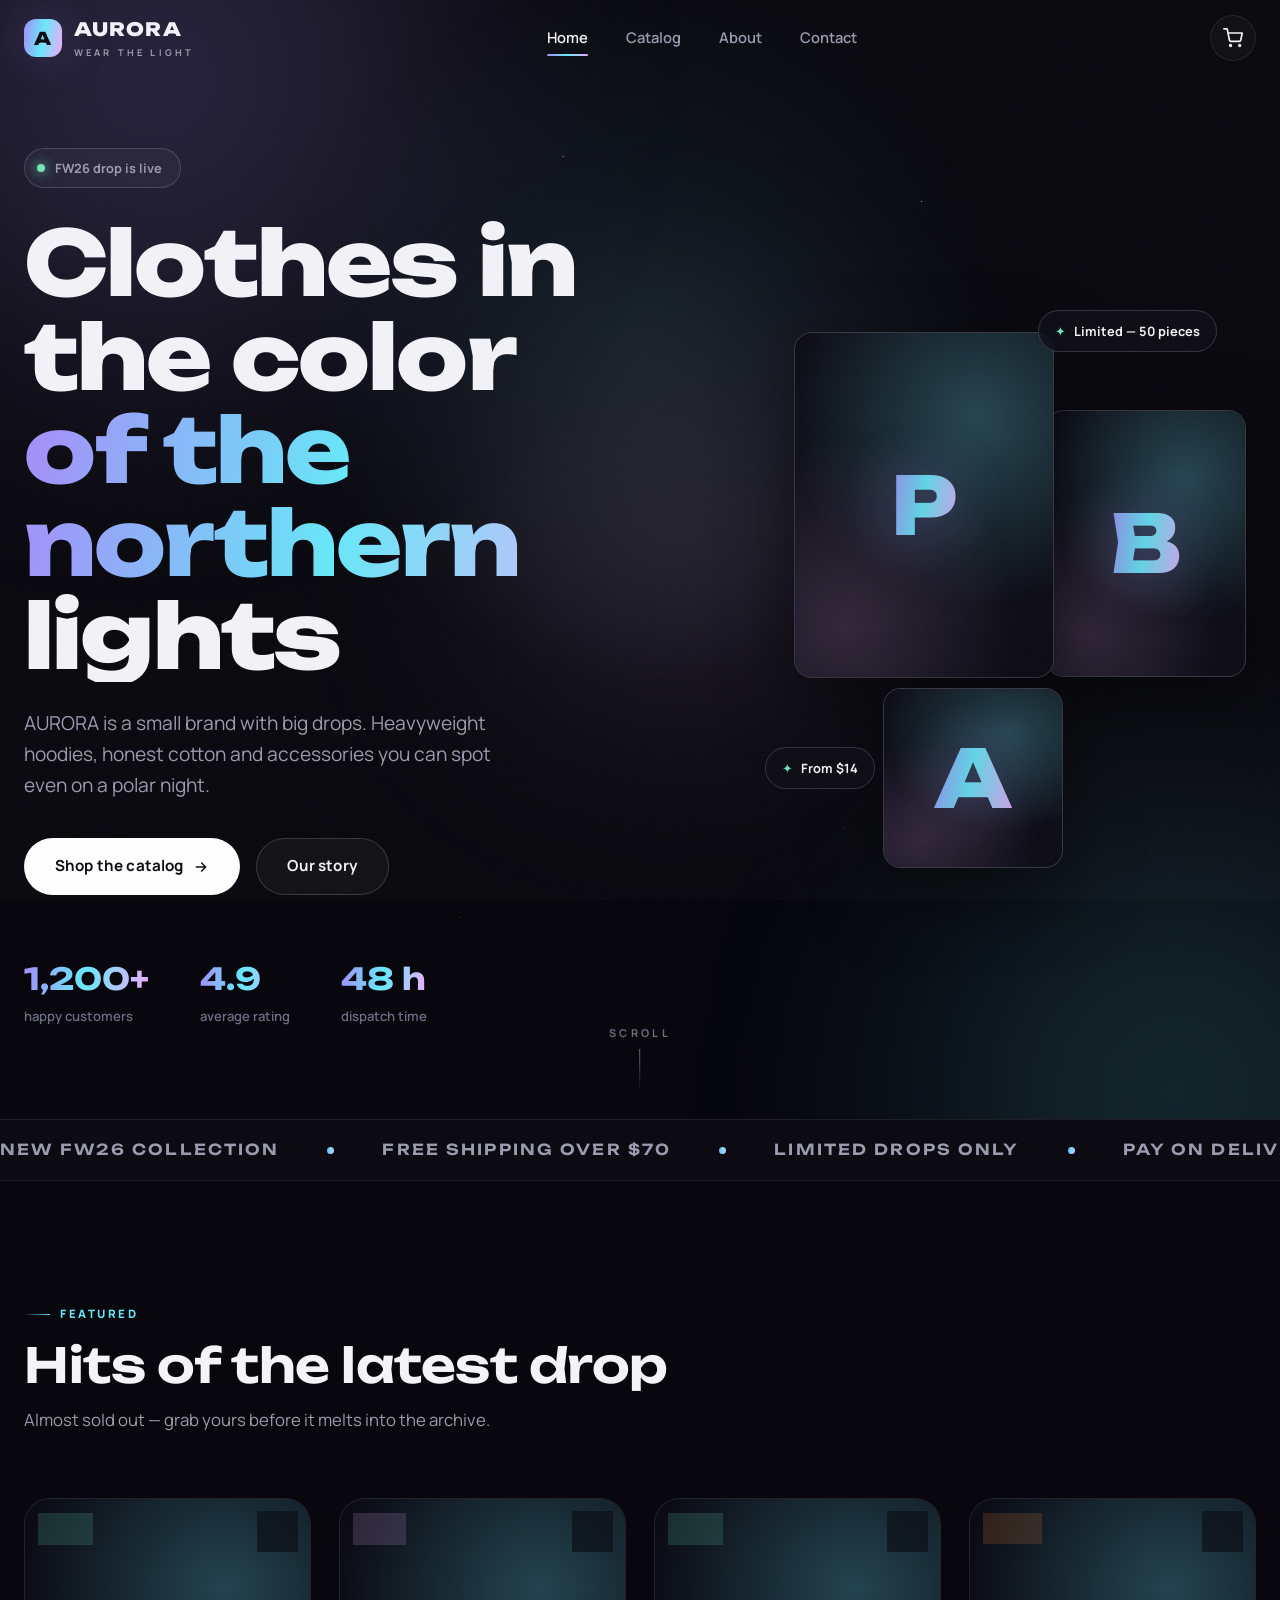
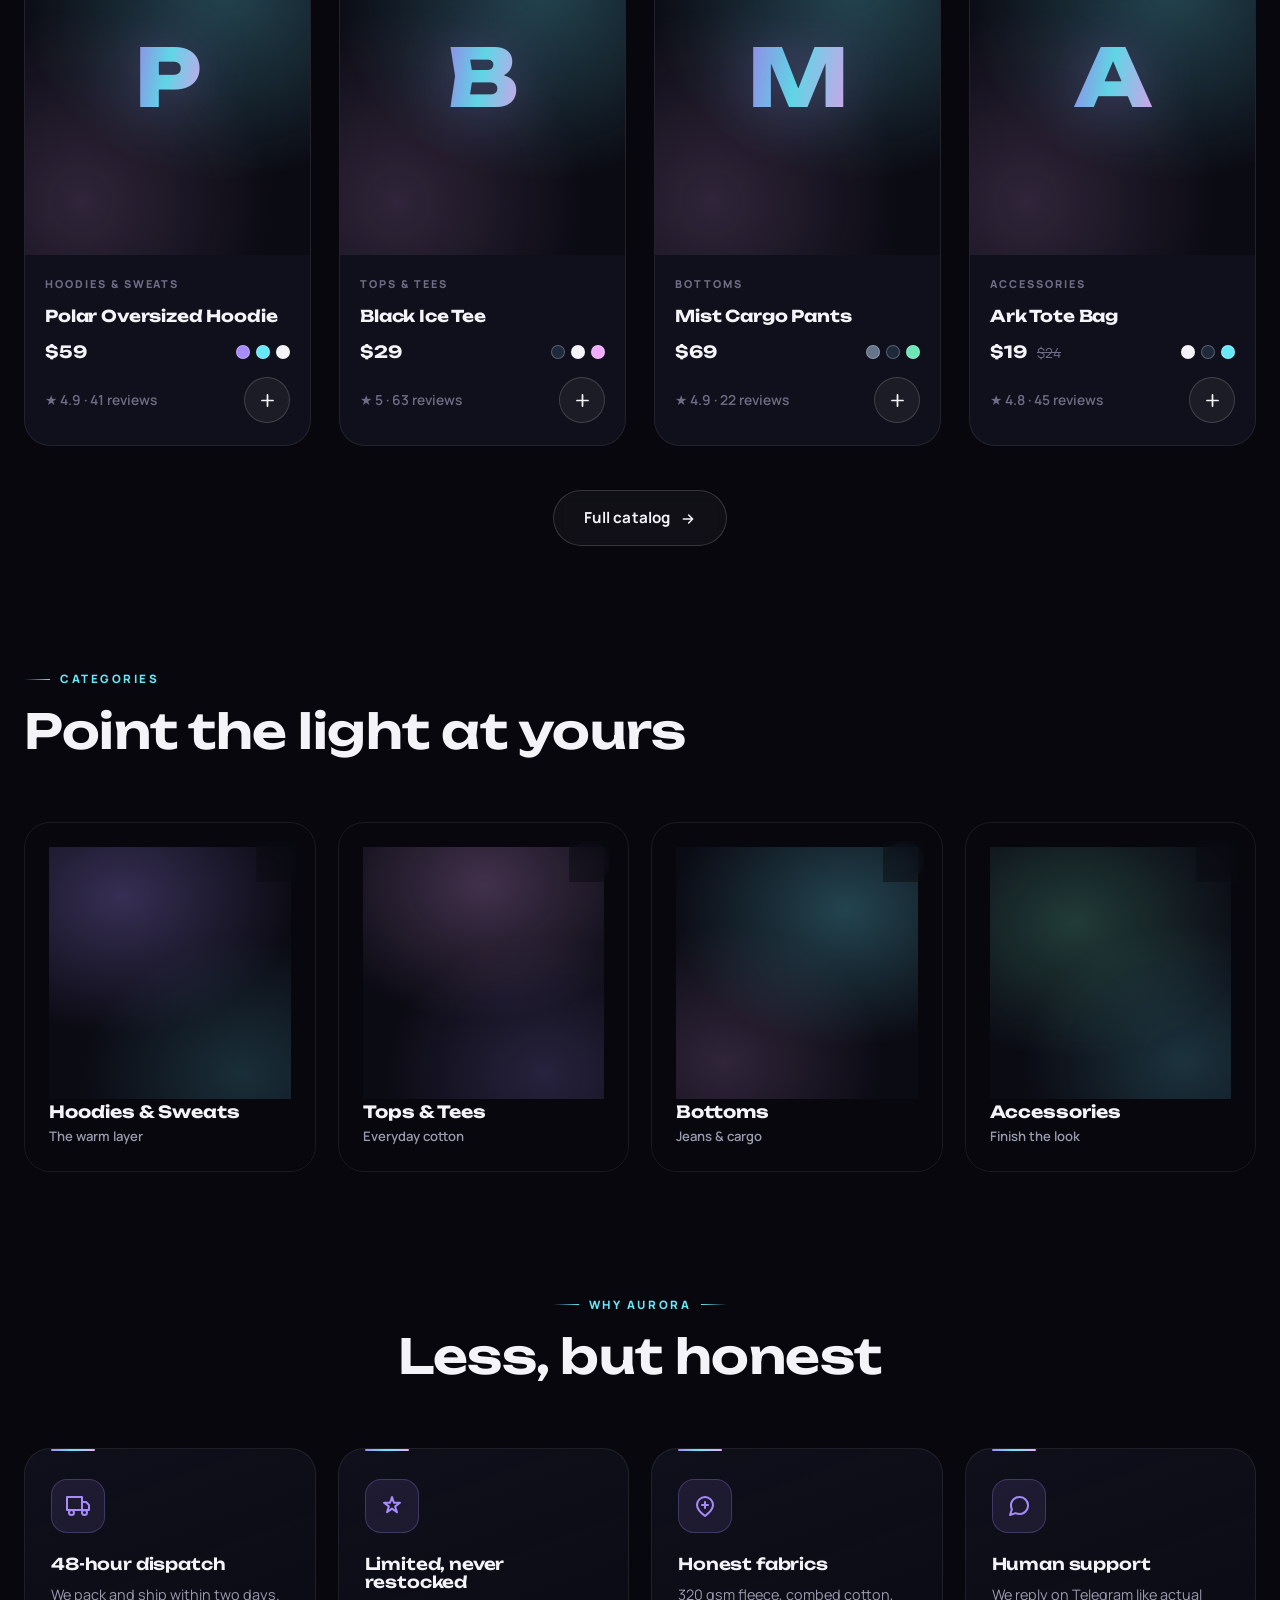
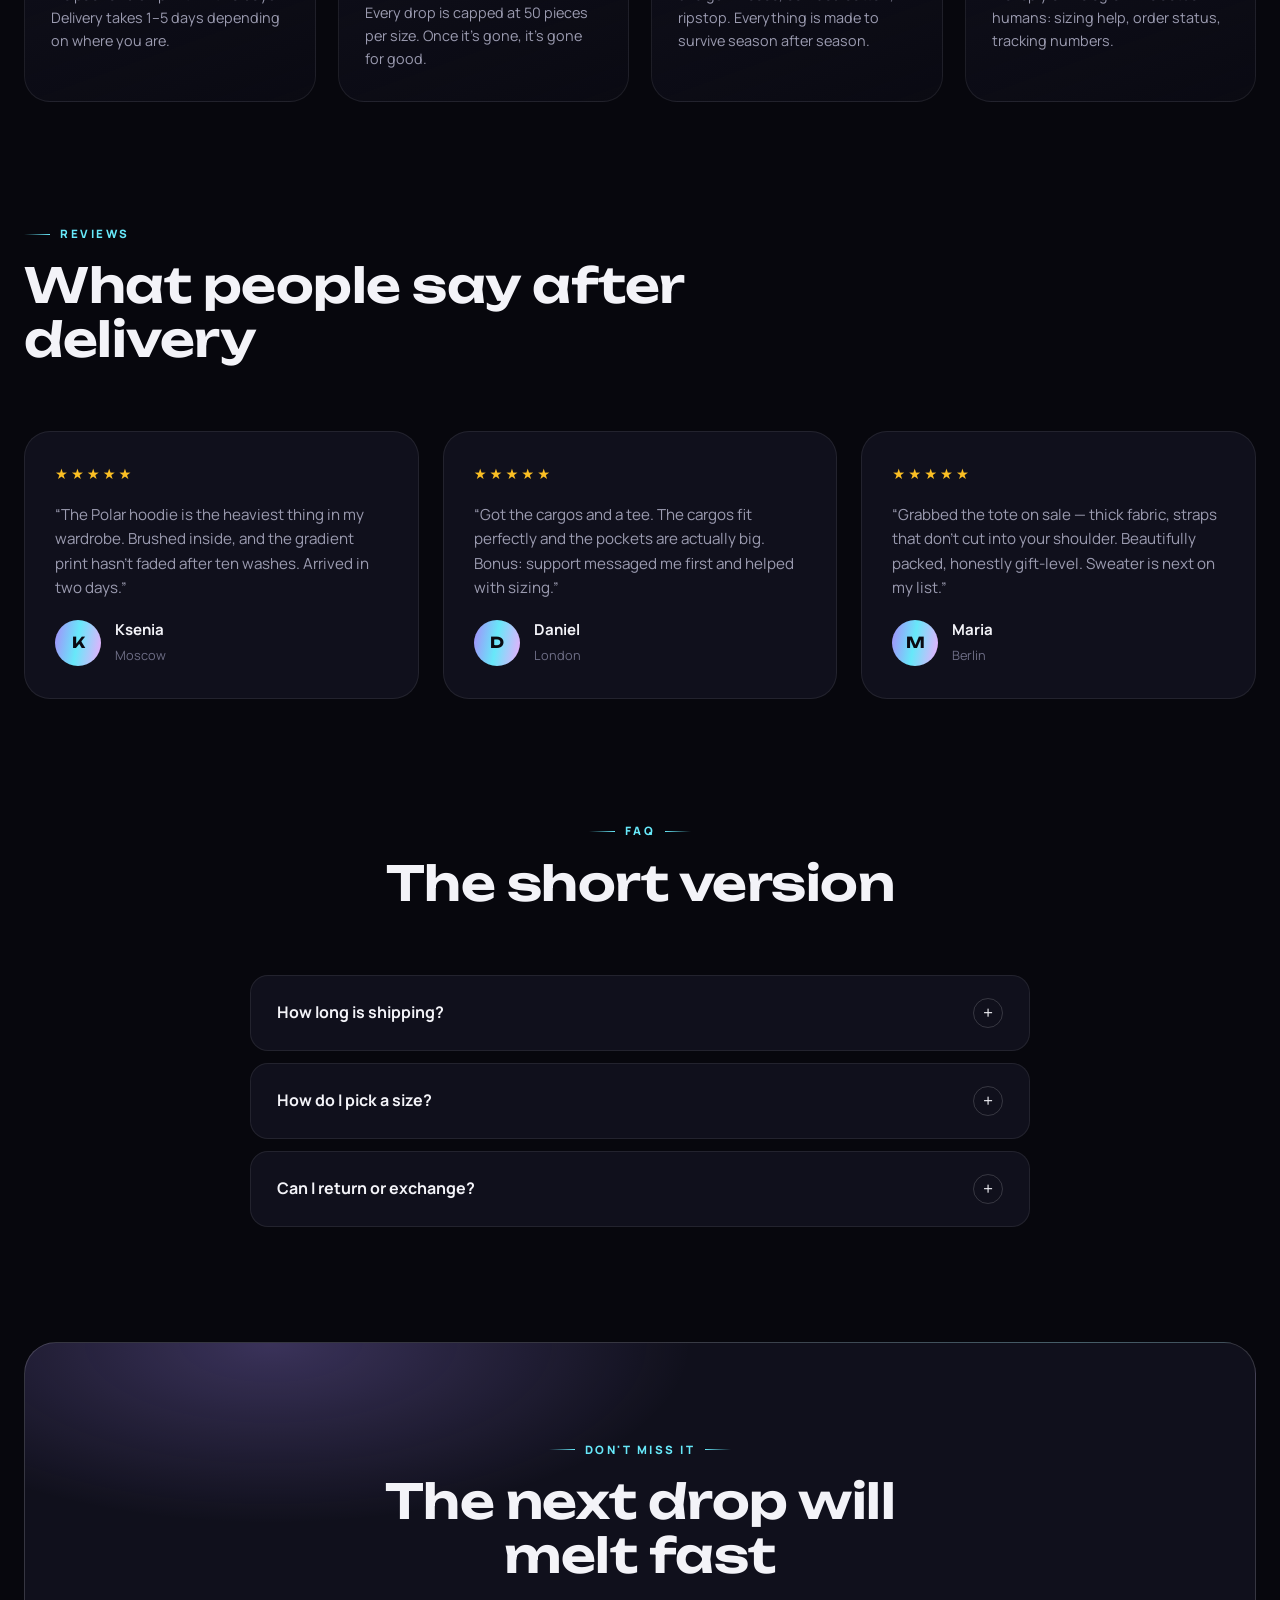
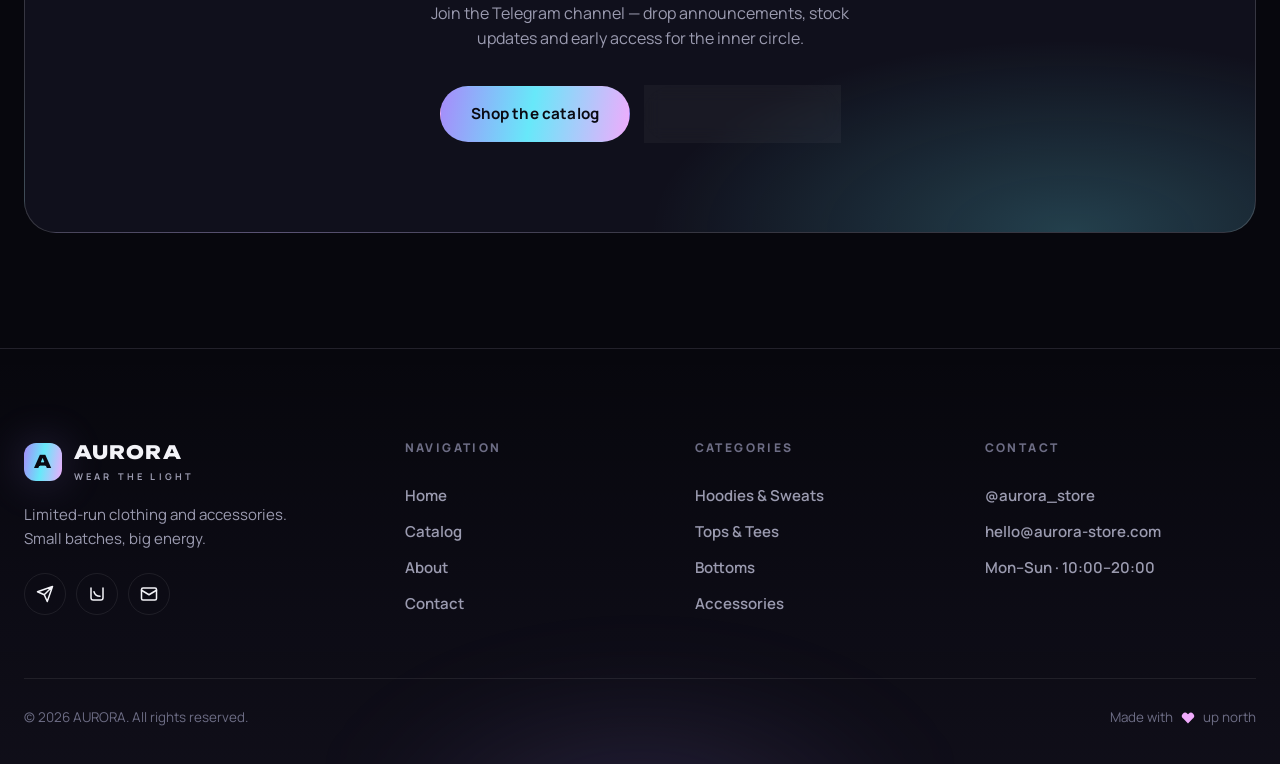
==== commit 6dae8be3: "feat(i18n): витрина на английском, чистые CSS-плейсхолдеры вместо сгенерированного арта" ====
--- a/index.html
+++ b/index.html
@@ -1,13 +1,13 @@
 <!DOCTYPE html>
-<html lang="ru">
+<html lang="en">
 <head>
   <meta charset="UTF-8">
   <meta name="viewport" content="width=device-width, initial-scale=1.0">
-  <title>AURORA — одежда цвета северного сияния</title>
-  <meta name="description" content="Aurora — магазин лимитированной одежды и аксессуаров. Худи, футболки, карго и аксессуары из маленьких дропов. Бесплатная доставка от 7 000 ₽.">
+  <title>AURORA — Clothing in the Color of the Northern Lights</title>
+  <meta name="description" content="AURORA — limited-run clothing and accessories. Hoodies, tees, cargo pants and accessories from small drops. Free shipping over $70.">
   <meta name="theme-color" content="#07070d">
-  <meta property="og:title" content="AURORA — одежда цвета северного сияния">
-  <meta property="og:description" content="Лимитированные дропы одежды и аксессуаров. Маленькие партии — большие эмоции.">
+  <meta property="og:title" content="AURORA — Clothing in the Color of the Northern Lights">
+  <meta property="og:description" content="Limited drops, small batches, big energy.">
   <meta property="og:type" content="website">
   <link rel="icon" type="image/svg+xml" href="assets/favicon.svg">
   <link rel="preconnect" href="https://fonts.googleapis.com">
@@ -18,7 +18,7 @@
 </head>
 <body>
 
-  <!-- Шапка -->
+  <!-- Header -->
   <header class="site-header">
     <div class="container header-inner">
       <a href="index.html" class="logo">
@@ -26,194 +26,194 @@
         <span>AURORA<span class="logo-sub">wear the light</span></span>
       </a>
       <nav class="nav">
-        <a href="index.html" class="active">Главная</a>
-        <a href="catalog.html">Каталог</a>
-        <a href="about.html">О бренде</a>
-        <a href="contacts.html">Контакты</a>
+        <a href="index.html" class="active">Home</a>
+        <a href="catalog.html">Catalog</a>
+        <a href="about.html">About</a>
+        <a href="contacts.html">Contact</a>
       </nav>
       <div class="header-actions">
-        <button class="icon-btn" data-cart-open aria-label="Открыть корзину">
+        <button class="icon-btn" data-cart-open aria-label="Open cart">
           <svg viewBox="0 0 24 24" fill="none" stroke="currentColor" stroke-width="2" stroke-linecap="round" stroke-linejoin="round"><circle cx="9" cy="21" r="1"/><circle cx="20" cy="21" r="1"/><path d="M1 1h4l2.68 13.39a2 2 0 0 0 2 1.61h9.72a2 2 0 0 0 2-1.61L23 6H6"/></svg>
           <span class="cart-count">0</span>
         </button>
-        <button class="icon-btn burger" data-burger aria-label="Меню">
+        <button class="icon-btn burger" data-burger aria-label="Menu">
           <svg viewBox="0 0 24 24" fill="none" stroke="currentColor" stroke-width="2" stroke-linecap="round"><path d="M3 6h18M3 12h18M3 18h12"/></svg>
         </button>
       </div>
     </div>
   </header>
 
-  <!-- Мобильное меню -->
+  <!-- Mobile menu -->
   <div class="mobile-menu" data-mobile-menu>
-    <button class="icon-btn menu-close" data-burger aria-label="Закрыть меню">
+    <button class="icon-btn menu-close" data-burger aria-label="Close menu">
       <svg viewBox="0 0 24 24" fill="none" stroke="currentColor" stroke-width="2" stroke-linecap="round"><path d="M18 6L6 18M6 6l12 12"/></svg>
     </button>
-    <a href="index.html" class="active">Главная</a>
-    <a href="catalog.html">Каталог</a>
-    <a href="about.html">О бренде</a>
-    <a href="contacts.html">Контакты</a>
+    <a href="index.html" class="active">Home</a>
+    <a href="catalog.html">Catalog</a>
+    <a href="about.html">About</a>
+    <a href="contacts.html">Contact</a>
   </div>
 
-  <!-- Хиро -->
+  <!-- Hero -->
   <section class="hero">
     <div class="aurora-bg"><span class="aurora-3"></span></div>
     <div class="stars"></div>
     <div class="hero-spotlight"></div>
     <div class="container hero-inner">
       <div>
-        <div class="hero-eyebrow"><span class="dot"></span> Дроп FW26 уже в каталоге</div>
+        <div class="hero-eyebrow"><span class="dot"></span> FW26 drop is live</div>
         <h1>
-          <span class="line"><span>Одежда цвета</span></span>
-          <span class="line"><span class="grad-text">северного</span></span>
-          <span class="line"><span>сияния</span></span>
+          <span class="line"><span>Clothes in the color</span></span>
+          <span class="line"><span class="grad-text">of the northern</span></span>
+          <span class="line"><span>lights</span></span>
         </h1>
-        <p class="hero-sub">Aurora — маленький бренд с большими дропами. Плотные худи, честный хлопок и аксессуары, которые видно даже в полярную ночь.</p>
+        <p class="hero-sub">AURORA is a small brand with big drops. Heavyweight hoodies, honest cotton and accessories you can spot even on a polar night.</p>
         <div class="hero-cta">
-          <a class="btn btn-primary" href="catalog.html">Смотреть каталог
+          <a class="btn btn-primary" href="catalog.html">Shop the catalog
             <svg width="16" height="16" viewBox="0 0 24 24" fill="none" stroke="currentColor" stroke-width="2.2" stroke-linecap="round" stroke-linejoin="round"><path d="M5 12h14M13 6l6 6-6 6"/></svg>
           </a>
-          <a class="btn btn-ghost" href="about.html">О бренде</a>
+          <a class="btn btn-ghost" href="about.html">Our story</a>
         </div>
         <div class="hero-stats">
-          <div class="stat"><b>1 200+</b><span>довольных клиентов</span></div>
-          <div class="stat"><b>4.9</b><span>средняя оценка</span></div>
-          <div class="stat"><b>48 ч</b><span>отправка заказа</span></div>
+          <div class="stat"><b>1,200+</b><span>happy customers</span></div>
+          <div class="stat"><b>4.9</b><span>average rating</span></div>
+          <div class="stat"><b>48 h</b><span>dispatch time</span></div>
         </div>
       </div>
       <div class="hero-visual">
-        <div class="float-card fc-1"><img src="assets/img/p01.svg" alt="Худи «Полярная»" width="600" height="750"></div>
-        <div class="float-card fc-2"><img src="assets/img/p09.svg" alt="Шапка-бини «Поляр»" width="600" height="750"></div>
-        <div class="float-card fc-3"><img src="assets/img/p03.svg" alt="Футболка «Чёрный лёд»" width="600" height="750"></div>
-        <div class="float-tag ft-1"><span class="tag-ico">✦</span> Лимитка — 50 штук</div>
-        <div class="float-tag ft-2"><span class="tag-ico">✦</span> От 1 490 ₽</div>
-      </div>
-    </div>
-    <div class="scroll-hint">Листай</div>
-  </section>
-
-  <!-- Бегущая строка -->
+        <div class="float-card fc-1"><div class="ph ph-0"><span>A</span></div></div>
+        <div class="float-card fc-2"><div class="ph ph-1"><span>Z</span></div></div>
+        <div class="float-card fc-3"><div class="ph ph-2"><span>T</span></div></div>
+        <div class="float-tag ft-1"><span class="tag-ico">✦</span> Limited — 50 pieces</div>
+        <div class="float-tag ft-2"><span class="tag-ico">✦</span> From $14</div>
+      </div>
+    </div>
+    <div class="scroll-hint">Scroll</div>
+  </section>
+
+  <!-- Marquee -->
   <div class="marquee" aria-hidden="true">
     <div class="marquee-track">
-      <span class="marquee-item">Новая коллекция FW26 <i></i> Бесплатная доставка от 7 000 ₽ <i></i> Лимитированные дропы <i></i> Оплата при получении <i></i> Отправка за 48 часов <i></i></span>
-      <span class="marquee-item">Новая коллекция FW26 <i></i> Бесплатная доставка от 7 000 ₽ <i></i> Лимитированные дропы <i></i> Оплата при получении <i></i> Отправка за 48 часов <i></i></span>
+      <span class="marquee-item">New FW26 collection <i></i> Free shipping over $70 <i></i> Limited drops only <i></i> Pay on delivery <i></i> Ships in 48 hours <i></i></span>
+      <span class="marquee-item">New FW26 collection <i></i> Free shipping over $70 <i></i> Limited drops only <i></i> Pay on delivery <i></i> Ships in 48 hours <i></i></span>
     </div>
   </div>
 
-  <!-- Хиты дропа -->
+  <!-- Featured -->
   <section class="section">
     <div class="container">
       <div class="section-head">
-        <span class="eyebrow">Избранное</span>
-        <h2 class="h-lg">Хиты последнего дропа</h2>
-        <p>Разобрали почти до нуля — успей забрать своё, пока не улетело в архив.</p>
+        <span class="eyebrow">Featured</span>
+        <h2 class="h-lg">Hits of the latest drop</h2>
+        <p>Almost sold out — grab yours before it melts into the archive.</p>
       </div>
       <div class="products-grid" id="featured-grid"></div>
       <div style="text-align:center; margin-top:44px">
-        <a class="btn btn-ghost" href="catalog.html">Весь каталог
+        <a class="btn btn-ghost" href="catalog.html">Full catalog
           <svg width="16" height="16" viewBox="0 0 24 24" fill="none" stroke="currentColor" stroke-width="2.2" stroke-linecap="round" stroke-linejoin="round"><path d="M5 12h14M13 6l6 6-6 6"/></svg>
         </a>
       </div>
     </div>
   </section>
 
-  <!-- Категории -->
+  <!-- Categories -->
   <section class="section" style="padding-top:0">
     <div class="container">
       <div class="section-head">
-        <span class="eyebrow">Категории</span>
-        <h2 class="h-lg">Наведи свет на своё</h2>
+        <span class="eyebrow">Categories</span>
+        <h2 class="h-lg">Point the light at yours</h2>
       </div>
       <div class="cat-tiles">
         <a href="catalog.html?cat=hoodies" class="cat-tile reveal">
-          <img src="assets/img/p01.svg" alt="" loading="lazy">
+          <div class="ph ph-0"></div>
           <span class="cat-arrow"><svg width="16" height="16" viewBox="0 0 24 24" fill="none" stroke="currentColor" stroke-width="2.2" stroke-linecap="round" stroke-linejoin="round"><path d="M7 17L17 7M8 7h9v9"/></svg></span>
-          <b>Худи и свитшоты</b>
-          <span>4 вещи · от 3 990 ₽</span>
-        </a>
-        <a href="catalog.html?cat=tees" class="cat-tile reveal" style="--d:.08s">
-          <img src="assets/img/p03.svg" alt="" loading="lazy">
+          <b>Hoodies &amp; Sweats</b>
+          <span>The warm layer</span>
+        </a>
+        <a href="catalog.html?cat=tops" class="cat-tile reveal" style="--d:.08s">
+          <div class="ph ph-2"></div>
           <span class="cat-arrow"><svg width="16" height="16" viewBox="0 0 24 24" fill="none" stroke="currentColor" stroke-width="2.2" stroke-linecap="round" stroke-linejoin="round"><path d="M7 17L17 7M8 7h9v9"/></svg></span>
-          <b>Футболки и лонгсливы</b>
-          <span>2 вещи · от 2 290 ₽</span>
-        </a>
-        <a href="catalog.html?cat=pants" class="cat-tile reveal" style="--d:.16s">
-          <img src="assets/img/p06.svg" alt="" loading="lazy">
+          <b>Tops &amp; Tees</b>
+          <span>Everyday cotton</span>
+        </a>
+        <a href="catalog.html?cat=bottoms" class="cat-tile reveal" style="--d:.16s">
+          <div class="ph ph-1"></div>
           <span class="cat-arrow"><svg width="16" height="16" viewBox="0 0 24 24" fill="none" stroke="currentColor" stroke-width="2.2" stroke-linecap="round" stroke-linejoin="round"><path d="M7 17L17 7M8 7h9v9"/></svg></span>
-          <b>Брюки и джинсы</b>
-          <span>2 вещи · от 5 990 ₽</span>
+          <b>Bottoms</b>
+          <span>Jeans &amp; cargo</span>
         </a>
         <a href="catalog.html?cat=acc" class="cat-tile reveal" style="--d:.24s">
-          <img src="assets/img/p10.svg" alt="" loading="lazy">
+          <div class="ph ph-3"></div>
           <span class="cat-arrow"><svg width="16" height="16" viewBox="0 0 24 24" fill="none" stroke="currentColor" stroke-width="2.2" stroke-linecap="round" stroke-linejoin="round"><path d="M7 17L17 7M8 7h9v9"/></svg></span>
-          <b>Аксессуары</b>
-          <span>4 вещи · от 1 490 ₽</span>
-        </a>
-      </div>
-    </div>
-  </section>
-
-  <!-- Почему мы -->
+          <b>Accessories</b>
+          <span>Finish the look</span>
+        </a>
+      </div>
+    </div>
+  </section>
+
+  <!-- Why us -->
   <section class="section" style="padding-top:0">
     <div class="container">
       <div class="section-head center">
-        <span class="eyebrow center">Почему Aurora</span>
-        <h2 class="h-lg">Мало, но честно</h2>
+        <span class="eyebrow center">Why Aurora</span>
+        <h2 class="h-lg">Less, but honest</h2>
       </div>
       <div class="features-grid">
         <div class="feature reveal">
           <div class="feature-ico"><svg viewBox="0 0 24 24" fill="none" stroke-width="2" stroke-linecap="round" stroke-linejoin="round"><rect x="1" y="3" width="15" height="13"/><path d="M16 8h4l3 3v5h-7V8z"/><circle cx="5.5" cy="18.5" r="2.5"/><circle cx="18.5" cy="18.5" r="2.5"/></svg></div>
-          <h3>Отправка за 48 часов</h3>
-          <p>Собираем и отправляем заказ в течение двух дней. По России — 1–5 дней до пункта выдачи.</p>
+          <h3>48-hour dispatch</h3>
+          <p>We pack and ship within two days. Delivery takes 1–5 days depending on where you are.</p>
         </div>
         <div class="feature reveal" style="--d:.08s">
           <div class="feature-ico"><svg viewBox="0 0 24 24" fill="none" stroke-width="2" stroke-linecap="round" stroke-linejoin="round"><path d="M12 3l1.9 5.8H20l-4.9 3.6 1.9 5.8-5-3.6-5 3.6 1.9-5.8L4 8.8h6.1z"/></svg></div>
-          <h3>Лимитка без повторов</h3>
-          <p>Каждый дроп — не больше 50 штук на размер. Разобрали — вещь уходит в архив навсегда.</p>
+          <h3>Limited, never restocked</h3>
+          <p>Every drop is capped at 50 pieces per size. Once it's gone, it's gone for good.</p>
         </div>
         <div class="feature reveal" style="--d:.16s">
           <div class="feature-ico"><svg viewBox="0 0 24 24" fill="none" stroke-width="2" stroke-linecap="round" stroke-linejoin="round"><path d="M12 22c4-3 8-6.5 8-11a8 8 0 1 0-16 0c0 4.5 4 8 8 11z"/><path d="M12 8v6M9 11h6"/></svg></div>
-          <h3>Честные ткани</h3>
-          <p>Футер 320 г/м², пенье, рипстоп. Всё носится, стирается и живёт дольше одного сезона.</p>
+          <h3>Honest fabrics</h3>
+          <p>320 gsm fleece, combed cotton, ripstop. Everything is made to survive season after season.</p>
         </div>
         <div class="feature reveal" style="--d:.24s">
           <div class="feature-ico"><svg viewBox="0 0 24 24" fill="none" stroke-width="2" stroke-linecap="round" stroke-linejoin="round"><path d="M21 11.5a8.38 8.38 0 0 1-.9 3.8 8.5 8.5 0 0 1-7.6 4.7 8.38 8.38 0 0 1-3.8-.9L3 21l1.9-5.7a8.38 8.38 0 0 1-.9-3.8 8.5 8.5 0 0 1 4.7-7.6 8.38 8.38 0 0 1 3.8-.9h.5a8.48 8.48 0 0 1 8 8z"/></svg></div>
-          <h3>Живая поддержка</h3>
-          <p>Отвечаем в Telegram как люди: поможем с размером, составом и трек-номером.</p>
-        </div>
-      </div>
-    </div>
-  </section>
-
-  <!-- Отзывы -->
+          <h3>Human support</h3>
+          <p>We reply on Telegram like actual humans: sizing help, order status, tracking numbers.</p>
+        </div>
+      </div>
+    </div>
+  </section>
+
+  <!-- Reviews -->
   <section class="section" style="padding-top:0">
     <div class="container">
       <div class="section-head">
-        <span class="eyebrow">Отзывы</span>
-        <h2 class="h-lg">Что пишут после доставки</h2>
+        <span class="eyebrow">Reviews</span>
+        <h2 class="h-lg">What people say after delivery</h2>
       </div>
       <div class="reviews-grid">
         <div class="review reveal">
           <div class="review-stars">★★★★★</div>
-          <p>«Худи "Полярная" — самая плотная вещь в гардеробе. Внутри начёс, снаружи градиент не выцвел после десяти стирок. До Москвы доехало за два дня.»</p>
+          <p>“The Polar hoodie is the heaviest thing in my wardrobe. Brushed inside, and the gradient print hasn't faded after ten washes. Arrived in two days.”</p>
           <div class="review-author">
-            <div class="avatar">К</div>
-            <div><b>Ксения</b><span>Москва</span></div>
+            <div class="avatar">K</div>
+            <div><b>Ksenia</b><span>Moscow</span></div>
           </div>
         </div>
         <div class="review reveal" style="--d:.08s">
           <div class="review-stars">★★★★★</div>
-          <p>«Взял карго и футболку. Карго сидят идеально, карманы реально большие. Отдельный плюс — менеджер сам написал и помог с размером.»</p>
+          <p>“Got the cargos and a tee. The cargos fit perfectly and the pockets are actually big. Bonus: support messaged me first and helped with sizing.”</p>
           <div class="review-author">
-            <div class="avatar">Д</div>
-            <div><b>Даниил</b><span>Санкт-Петербург</span></div>
+            <div class="avatar">D</div>
+            <div><b>Daniel</b><span>London</span></div>
           </div>
         </div>
         <div class="review reveal" style="--d:.16s">
           <div class="review-stars">★★★★★</div>
-          <p>«Тоут-бэг взяла со скидкой — ткань плотная, ручки не режут плечо. Упаковано красиво, прям дарить можно. Буду брать свитер следующим дропом.»</p>
+          <p>“Grabbed the tote on sale — thick fabric, straps that don't cut into your shoulder. Beautifully packed, honestly gift-level. Sweater is next on my list.”</p>
           <div class="review-author">
-            <div class="avatar">М</div>
-            <div><b>Марина</b><span>Казань</span></div>
+            <div class="avatar">M</div>
+            <div><b>Maria</b><span>Berlin</span></div>
           </div>
         </div>
       </div>
@@ -224,21 +224,21 @@
   <section class="section" style="padding-top:0">
     <div class="container">
       <div class="section-head center">
-        <span class="eyebrow center">Вопросы</span>
-        <h2 class="h-lg">Коротко о главном</h2>
+        <span class="eyebrow center">FAQ</span>
+        <h2 class="h-lg">The short version</h2>
       </div>
       <div class="faq-list">
         <details class="faq-item reveal">
-          <summary>Сколько идёт доставка?<span class="faq-plus">+</span></summary>
-          <div class="faq-body">Отправляем СДЭК, Почтой России и Boxberry в течение 48 часов после подтверждения заказа. По Москве — 1–2 дня, по России — 3–7 дней. От 7 000 ₽ доставка бесплатная.</div>
+          <summary>How long is shipping?<span class="faq-plus">+</span></summary>
+          <div class="faq-body">Orders ship within 48 hours via courier or post. Most destinations take 1–7 days. Shipping is free over $70.</div>
         </details>
         <details class="faq-item reveal" style="--d:.06s">
-          <summary>Как подобрать размер?<span class="faq-plus">+</span></summary>
-          <div class="faq-body">Все вещи идут в оверсайз-посадке. Если любишь сидеть плотнее — бери на размер меньше. Напиши нам в Telegram, поможем с мерками конкретной модели.</div>
+          <summary>How do I pick a size?<span class="faq-plus">+</span></summary>
+          <div class="faq-body">Everything is cut oversized. If you like a closer fit, size down. Message us on Telegram and we'll help with measurements for a specific model.</div>
         </details>
         <details class="faq-item reveal" style="--d:.12s">
-          <summary>Можно вернуть или обменять?<span class="faq-plus">+</span></summary>
-          <div class="faq-body">Да: 14 дней на возврат без вопросов, если вещь не носилась и бирки на месте. Обмен размера — бесплатный, один раз.</div>
+          <summary>Can I return or exchange?<span class="faq-plus">+</span></summary>
+          <div class="faq-body">Yes: 14 days for a return, no questions asked, as long as it's unworn with tags on. One free size exchange per order.</div>
         </details>
       </div>
     </div>
@@ -248,18 +248,18 @@
   <section class="section" style="padding-top:0">
     <div class="container">
       <div class="cta-banner reveal">
-        <span class="eyebrow center">Не пропусти</span>
-        <h2 class="h-lg" style="margin-top:16px">Следующий дроп скоро растает</h2>
-        <p>Подписывайся на Telegram-канал — там анонсы, размеры в наличии и закрытые предзаказы для своих.</p>
+        <span class="eyebrow center">Don't miss it</span>
+        <h2 class="h-lg" style="margin-top:16px">The next drop will melt fast</h2>
+        <p>Join the Telegram channel — drop announcements, stock updates and early access for the inner circle.</p>
         <div style="display:flex; gap:14px; justify-content:center; flex-wrap:wrap">
-          <a class="btn btn-grad" href="catalog.html">К каталогу</a>
-          <a class="btn btn-ghost" href="https://t.me/aurora_store" target="_blank" rel="noopener">Telegram-канал</a>
-        </div>
-      </div>
-    </div>
-  </section>
-
-  <!-- Футер -->
+          <a class="btn btn-grad" href="catalog.html">Shop the catalog</a>
+          <a class="btn btn-ghost" href="https://t.me/aurora_store" target="_blank" rel="noopener">Telegram channel</a>
+        </div>
+      </div>
+    </div>
+  </section>
+
+  <!-- Footer -->
   <footer class="site-footer">
     <div class="footer-glow"></div>
     <div class="container">
@@ -269,50 +269,50 @@
             <span class="logo-mark">A</span>
             <span>AURORA<span class="logo-sub">wear the light</span></span>
           </a>
-          <p>Лимитированные дропы одежды и аксессуаров. Маленькие партии, большие эмоции.</p>
+          <p>Limited-run clothing and accessories. Small batches, big energy.</p>
           <div class="socials">
             <a href="https://t.me/aurora_store" target="_blank" rel="noopener" aria-label="Telegram">
               <svg viewBox="0 0 24 24" fill="none" stroke="currentColor" stroke-width="2" stroke-linecap="round" stroke-linejoin="round"><path d="M22 2L11 13M22 2l-7 20-4-9-9-4 20-7z"/></svg>
             </a>
-            <a href="#" aria-label="ВКонтакте">
+            <a href="#" aria-label="VK">
               <svg viewBox="0 0 24 24" fill="none" stroke="currentColor" stroke-width="2" stroke-linecap="round" stroke-linejoin="round"><path d="M4 4v13a3 3 0 0 0 3 3h10a3 3 0 0 0 3-3V4"/><path d="M8 9c1 4 4 6 8 6"/></svg>
             </a>
-            <a href="mailto:hello@aurora-store.ru" aria-label="Почта">
+            <a href="mailto:hello@aurora-store.com" aria-label="Email">
               <svg viewBox="0 0 24 24" fill="none" stroke="currentColor" stroke-width="2" stroke-linecap="round" stroke-linejoin="round"><rect x="2" y="4" width="20" height="16" rx="2"/><path d="M22 7l-10 6L2 7"/></svg>
             </a>
           </div>
         </div>
         <div class="footer-col">
-          <h4>Навигация</h4>
-          <a href="index.html">Главная</a>
-          <a href="catalog.html">Каталог</a>
-          <a href="about.html">О бренде</a>
-          <a href="contacts.html">Контакты</a>
+          <h4>Navigation</h4>
+          <a href="index.html">Home</a>
+          <a href="catalog.html">Catalog</a>
+          <a href="about.html">About</a>
+          <a href="contacts.html">Contact</a>
         </div>
         <div class="footer-col">
-          <h4>Категории</h4>
-          <a href="catalog.html?cat=hoodies">Худи и свитшоты</a>
-          <a href="catalog.html?cat=tees">Футболки и лонгсливы</a>
-          <a href="catalog.html?cat=pants">Брюки и джинсы</a>
-          <a href="catalog.html?cat=acc">Аксессуары</a>
+          <h4>Categories</h4>
+          <a href="catalog.html?cat=hoodies">Hoodies &amp; Sweats</a>
+          <a href="catalog.html?cat=tops">Tops &amp; Tees</a>
+          <a href="catalog.html?cat=bottoms">Bottoms</a>
+          <a href="catalog.html?cat=acc">Accessories</a>
         </div>
         <div class="footer-col">
-          <h4>Связь</h4>
+          <h4>Contact</h4>
           <a href="https://t.me/aurora_store" target="_blank" rel="noopener">@aurora_store</a>
-          <a href="mailto:hello@aurora-store.ru">hello@aurora-store.ru</a>
-          <a href="contacts.html">Пн–Вс · 10:00–20:00</a>
+          <a href="mailto:hello@aurora-store.com">hello@aurora-store.com</a>
+          <a href="contacts.html">Mon–Sun · 10:00–20:00</a>
         </div>
       </div>
       <div class="footer-bottom">
-        <span>© <span data-year>2026</span> AURORA. Все права защищены.</span>
-        <span class="made">Сделано с
+        <span>© <span data-year>2026</span> AURORA. All rights reserved.</span>
+        <span class="made">Made with
           <svg viewBox="0 0 24 24" fill="currentColor"><path d="M20.84 4.61a5.5 5.5 0 0 0-7.78 0L12 5.67l-1.06-1.06a5.5 5.5 0 0 0-7.78 7.78l1.06 1.06L12 21.23l7.78-7.78 1.06-1.06a5.5 5.5 0 0 0 0-7.78z"/></svg>
-          на севере</span>
+          up north</span>
       </div>
     </div>
   </footer>
 
-  <script src="js/products.js"></script>
+  <script src="js/store.js"></script>
   <script src="js/main.js"></script>
   <script src="js/index.js"></script>
 </body>
--- a/css/components.css
+++ b/css/components.css
@@ -1129,6 +1129,162 @@
   animation: float 5s ease-in-out infinite;
 }
 
+/* ---------- Плейсхолдер без фото (пока товар не загружен в админке) ---------- */
+
+.ph {
+  width: 100%;
+  height: 100%;
+  display: grid;
+  place-items: center;
+}
+
+.ph span {
+  font-family: var(--font-display);
+  font-size: clamp(3rem, 8vw, 5rem);
+  font-weight: 800;
+  background: var(--grad);
+  -webkit-background-clip: text;
+  background-clip: text;
+  color: transparent;
+  opacity: 0.9;
+  filter: drop-shadow(0 0 30px rgba(167, 139, 250, 0.4));
+}
+
+.ph-0 { background: radial-gradient(120% 90% at 30% 20%, rgba(167, 139, 250, 0.28), transparent 60%), radial-gradient(110% 90% at 80% 90%, rgba(103, 232, 249, 0.16), transparent 60%), var(--bg-soft); }
+.ph-1 { background: radial-gradient(120% 90% at 70% 25%, rgba(103, 232, 249, 0.26), transparent 60%), radial-gradient(110% 90% at 20% 85%, rgba(240, 171, 252, 0.16), transparent 60%), var(--bg-soft); }
+.ph-2 { background: radial-gradient(120% 90% at 50% 15%, rgba(240, 171, 252, 0.24), transparent 60%), radial-gradient(110% 90% at 75% 90%, rgba(167, 139, 250, 0.18), transparent 60%), var(--bg-soft); }
+.ph-3 { background: radial-gradient(120% 90% at 35% 30%, rgba(110, 231, 183, 0.22), transparent 60%), radial-gradient(110% 90% at 80% 85%, rgba(103, 232, 249, 0.18), transparent 60%), var(--bg-soft); }
+
+.cart-item-thumb {
+  width: 72px;
+  height: 84px;
+  border-radius: 10px;
+  overflow: hidden;
+  flex: none;
+}
+
+.cart-item-thumb .ph span { font-size: 1.6rem; }
+
+/* ---------- Админка ---------- */
+
+.admin-wrap { min-height: 100svh; padding: calc(var(--header-h) + 40px) 0 80px; }
+
+.admin-card {
+  width: min(1060px, 100%);
+  margin-inline: auto;
+  border: 1px solid var(--line);
+  border-radius: var(--r-lg);
+  background: var(--surface);
+  padding: clamp(22px, 3.5vw, 40px);
+}
+
+.admin-head {
+  display: flex;
+  flex-wrap: wrap;
+  gap: 14px;
+  align-items: center;
+  justify-content: space-between;
+  margin-bottom: 26px;
+}
+
+.admin-head h1 { font-size: 1.4rem; }
+
+.admin-table { width: 100%; border-collapse: collapse; }
+
+.admin-table th {
+  text-align: left;
+  font-size: 0.7rem;
+  font-weight: 800;
+  letter-spacing: 0.14em;
+  text-transform: uppercase;
+  color: var(--muted-2);
+  padding: 10px 12px;
+  border-bottom: 1px solid var(--line);
+}
+
+.admin-table td {
+  padding: 12px;
+  border-bottom: 1px solid var(--line);
+  font-size: 0.92rem;
+  vertical-align: middle;
+}
+
+.admin-table tr:hover td { background: rgba(255, 255, 255, 0.02); }
+
+.admin-thumb {
+  width: 52px;
+  height: 62px;
+  border-radius: 10px;
+  overflow: hidden;
+  flex: none;
+}
+
+.admin-thumb img { width: 100%; height: 100%; object-fit: cover; }
+.admin-thumb .ph span { font-size: 1.2rem; }
+
+.admin-actions { display: flex; gap: 8px; justify-content: flex-end; }
+
+.admin-login {
+  width: min(440px, 100%);
+  margin: 8vh auto 0;
+}
+
+.admin-note {
+  border: 1px solid rgba(103, 232, 249, 0.3);
+  background: rgba(103, 232, 249, 0.07);
+  border-radius: var(--r-md);
+  padding: 18px 22px;
+  font-size: 0.92rem;
+  color: var(--muted);
+  margin-bottom: 22px;
+}
+
+.admin-note b { color: var(--cyan); }
+
+.setup-steps { margin: 12px 0 0; padding-left: 20px; display: grid; gap: 6px; }
+.setup-steps code {
+  background: rgba(255, 255, 255, 0.07);
+  border-radius: 6px;
+  padding: 1px 7px;
+  font-size: 0.84em;
+}
+
+.upload-box {
+  border: 1.5px dashed var(--line-strong);
+  border-radius: var(--r-md);
+  padding: 22px;
+  text-align: center;
+  color: var(--muted);
+  font-size: 0.9rem;
+  transition: border-color 0.3s, background 0.3s;
+  cursor: pointer;
+}
+
+.upload-box:hover { border-color: rgba(167, 139, 250, 0.5); background: rgba(167, 139, 250, 0.05); }
+
+.upload-box img, .upload-box .ph {
+  width: 100%;
+  height: 200px;
+  border-radius: 12px;
+  overflow: hidden;
+  object-fit: cover;
+  margin-bottom: 12px;
+}
+
+.upload-box .ph { display: grid; }
+.upload-box input[type="file"] { display: none; }
+
+.admin-form-grid { display: grid; grid-template-columns: 1fr 1fr; gap: 14px; }
+.admin-form-grid .full { grid-column: 1 / -1; }
+
+@media (max-width: 720px) {
+  .admin-form-grid { grid-template-columns: 1fr; }
+  .admin-table th:nth-child(4), .admin-table td:nth-child(4),
+  .admin-table th:nth-child(5), .admin-table td:nth-child(5) { display: none; }
+}
+
+
+
 /* ---------- Адаптив ---------- */
 
 @media (max-width: 1080px) {
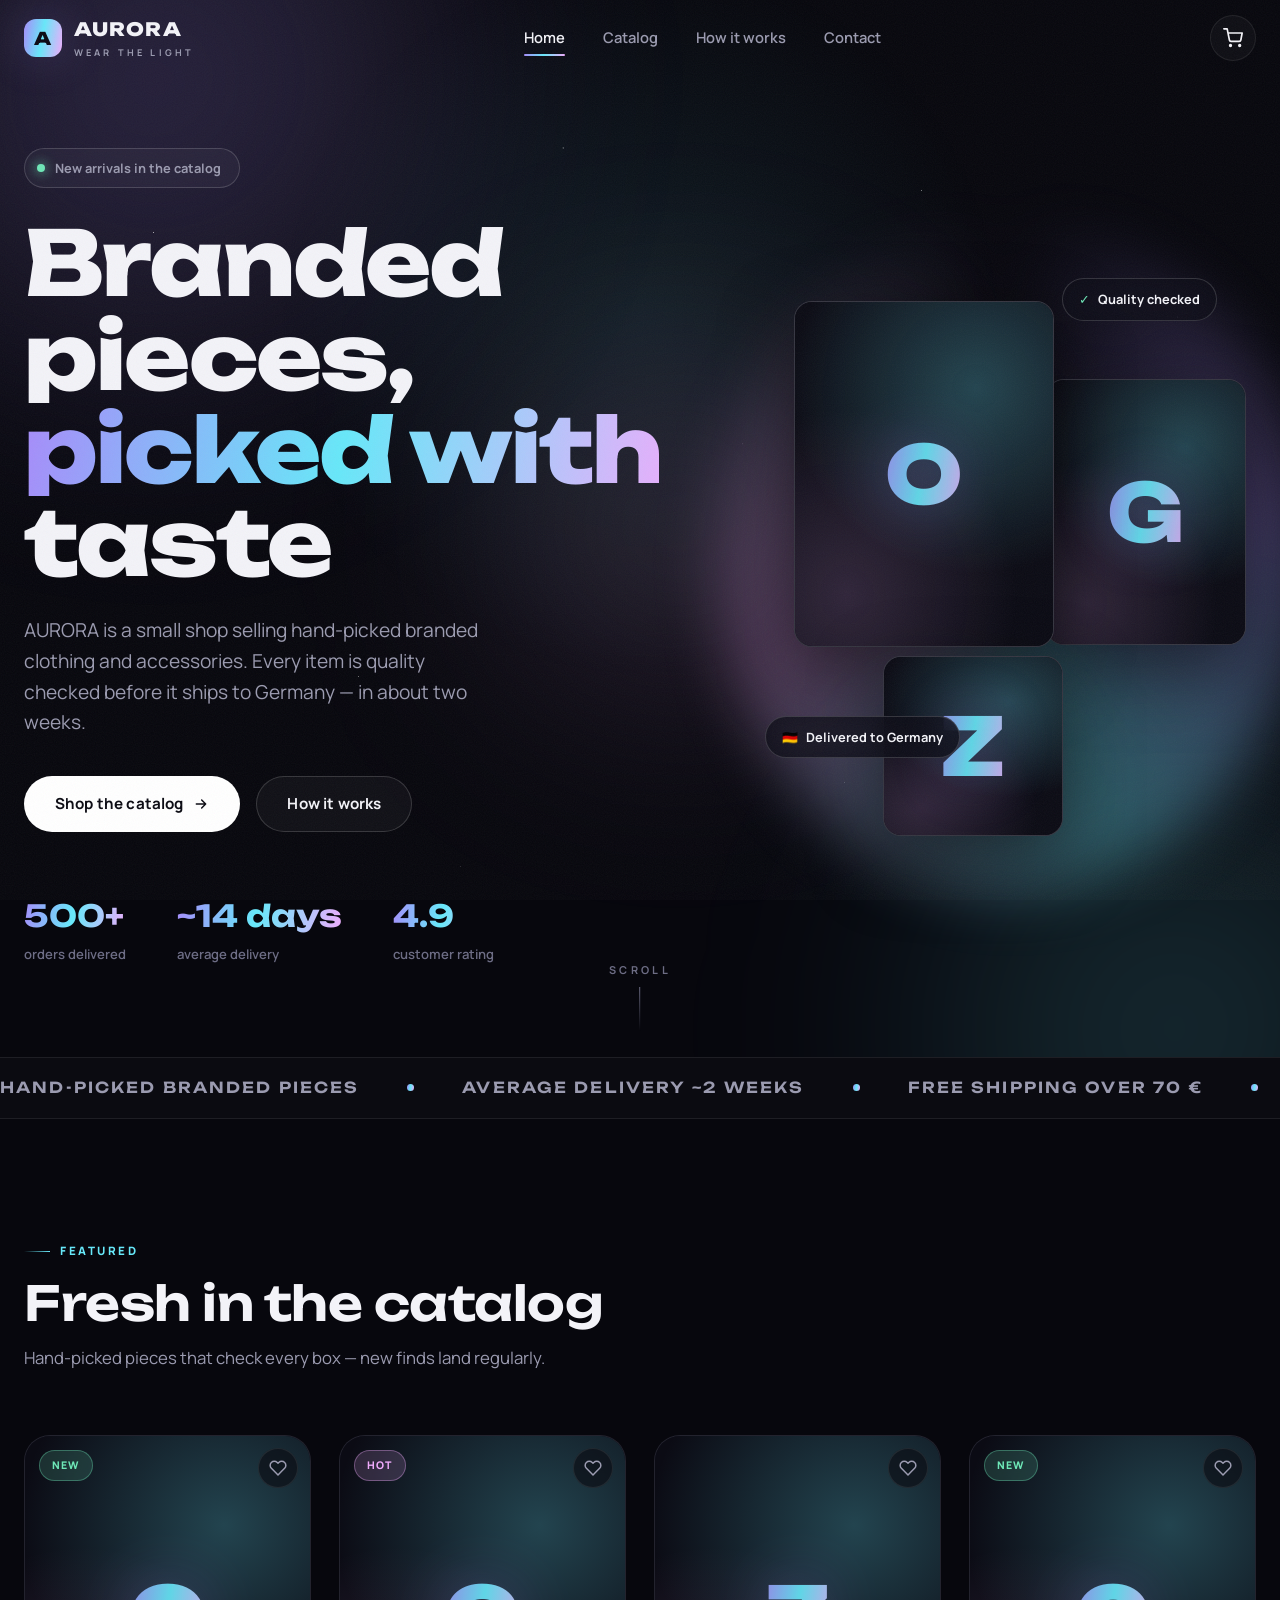
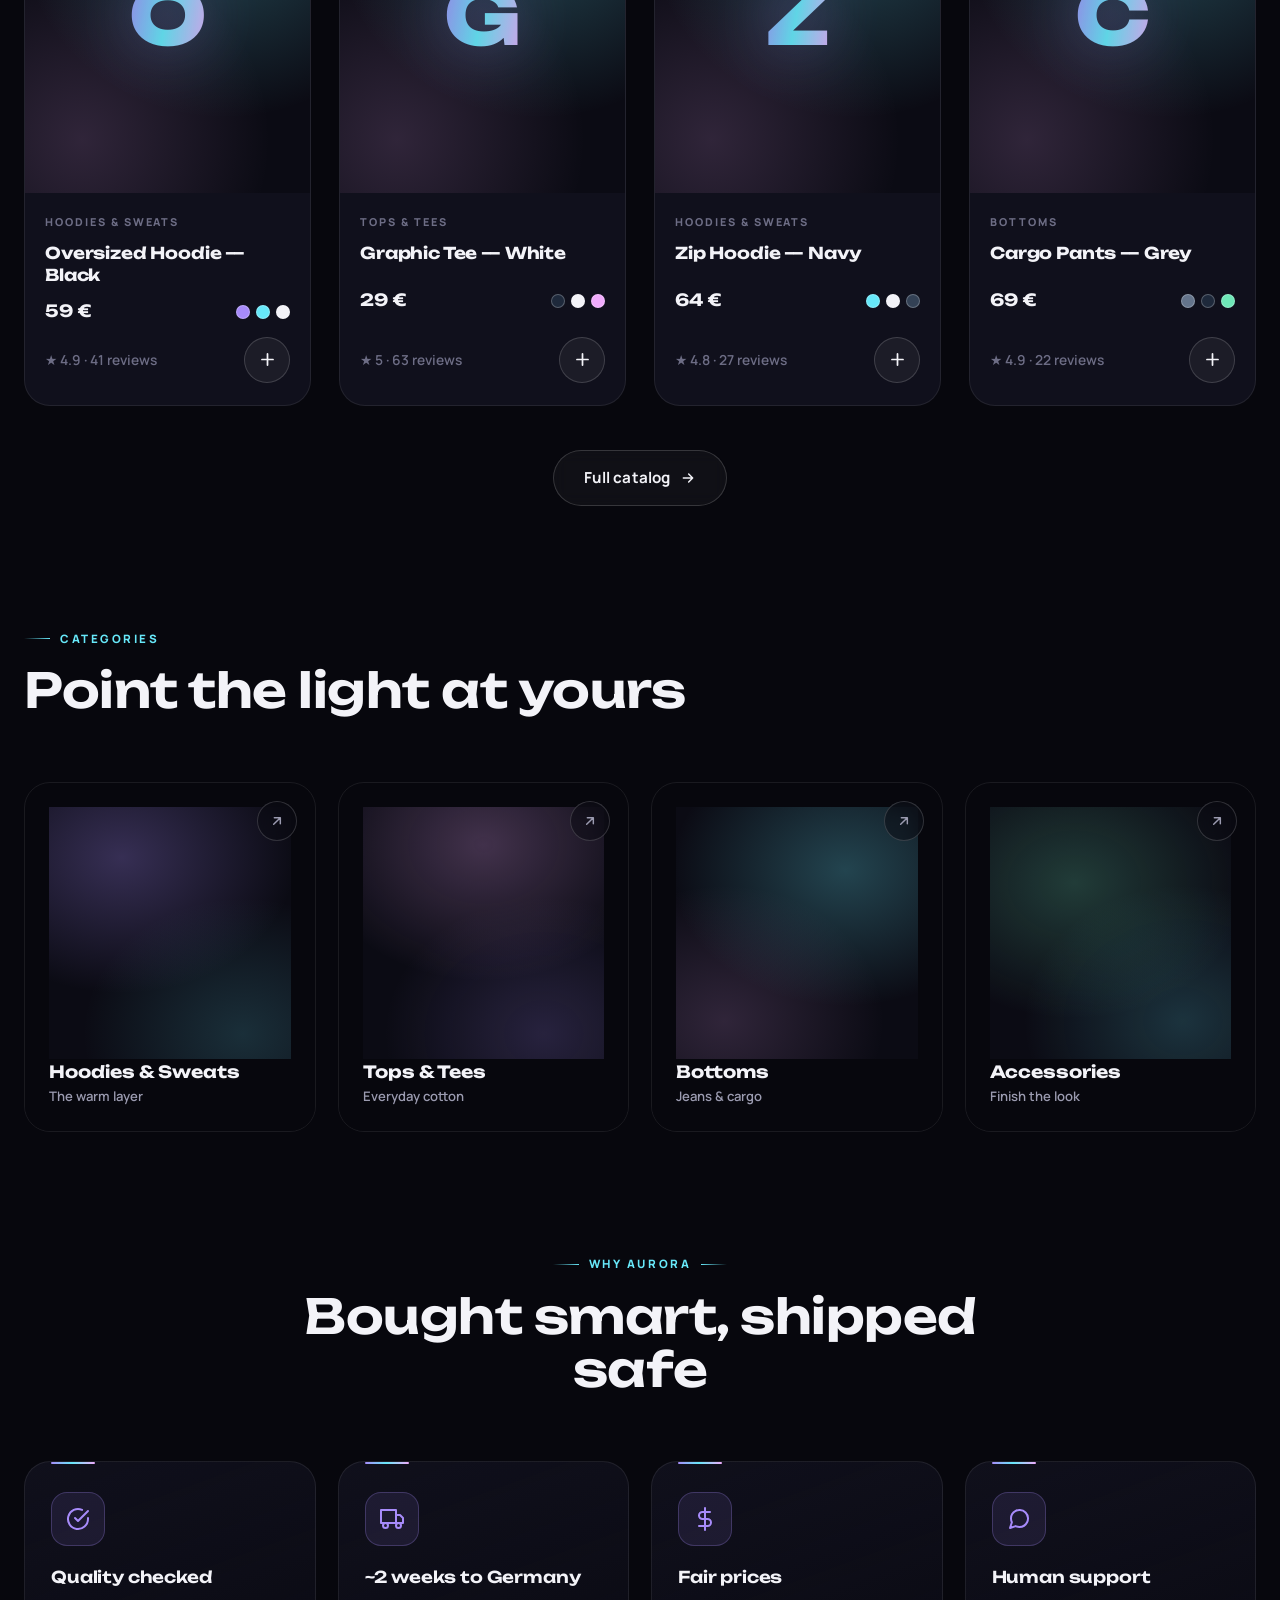
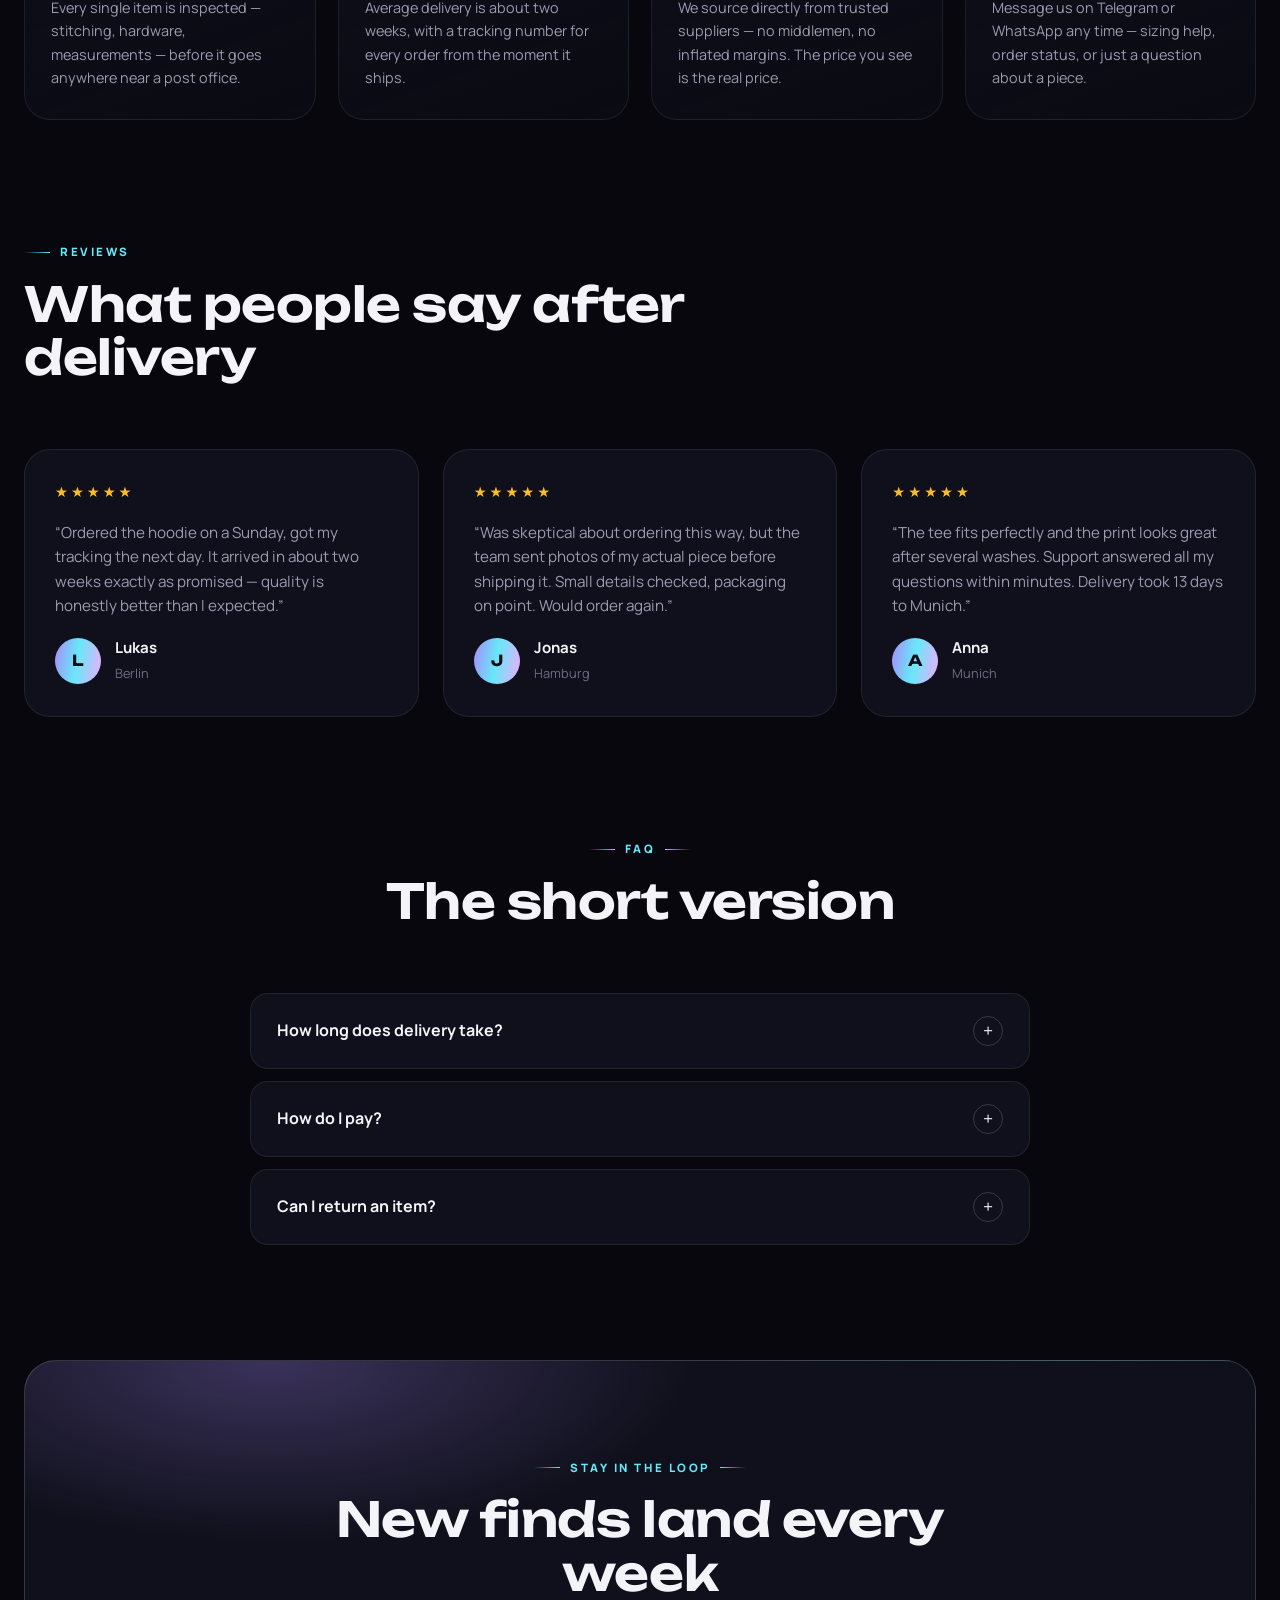
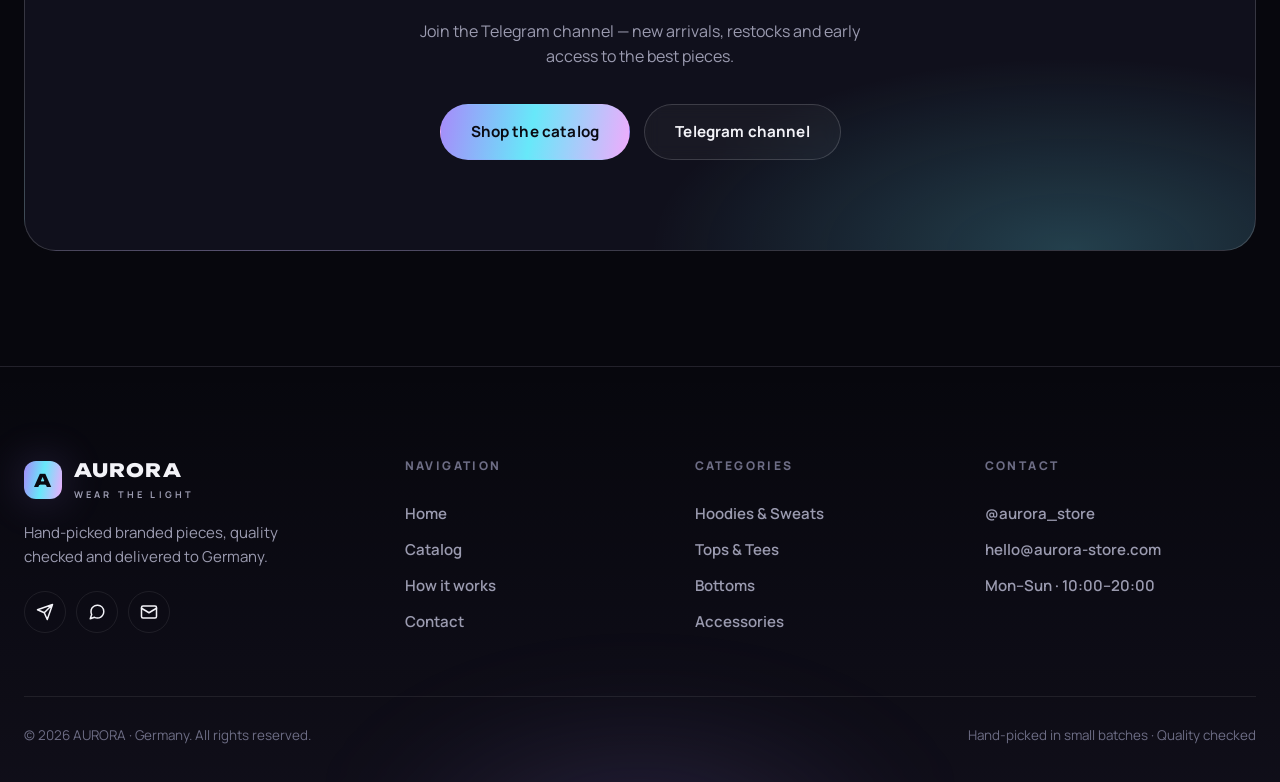
==== commit 977abeaf: "feat(concept): перепродажа брендовых вещей под Германию — евро, без зачёркнутых цен, доставка ~2 нед" ====
--- a/index.html
+++ b/index.html
@@ -3,11 +3,11 @@
 <head>
   <meta charset="UTF-8">
   <meta name="viewport" content="width=device-width, initial-scale=1.0">
-  <title>AURORA — Clothing in the Color of the Northern Lights</title>
-  <meta name="description" content="AURORA — limited-run clothing and accessories. Hoodies, tees, cargo pants and accessories from small drops. Free shipping over $70.">
+  <title>AURORA — Branded Pieces, Delivered to Germany</title>
+  <meta name="description" content="AURORA — hand-picked branded clothing and accessories. Quality checked, delivered to Germany in about two weeks. Free shipping over 70 €.">
   <meta name="theme-color" content="#07070d">
-  <meta property="og:title" content="AURORA — Clothing in the Color of the Northern Lights">
-  <meta property="og:description" content="Limited drops, small batches, big energy.">
+  <meta property="og:title" content="AURORA — Branded Pieces, Delivered to Germany">
+  <meta property="og:description" content="Hand-picked branded pieces. Quality checked. ~2 weeks to your door.">
   <meta property="og:type" content="website">
   <link rel="icon" type="image/svg+xml" href="assets/favicon.svg">
   <link rel="preconnect" href="https://fonts.googleapis.com">
@@ -28,7 +28,7 @@
       <nav class="nav">
         <a href="index.html" class="active">Home</a>
         <a href="catalog.html">Catalog</a>
-        <a href="about.html">About</a>
+        <a href="about.html">How it works</a>
         <a href="contacts.html">Contact</a>
       </nav>
       <div class="header-actions">
@@ -50,7 +50,7 @@
     </button>
     <a href="index.html" class="active">Home</a>
     <a href="catalog.html">Catalog</a>
-    <a href="about.html">About</a>
+    <a href="about.html">How it works</a>
     <a href="contacts.html">Contact</a>
   </div>
 
@@ -61,31 +61,31 @@
     <div class="hero-spotlight"></div>
     <div class="container hero-inner">
       <div>
-        <div class="hero-eyebrow"><span class="dot"></span> FW26 drop is live</div>
+        <div class="hero-eyebrow"><span class="dot"></span> New arrivals in the catalog</div>
         <h1>
-          <span class="line"><span>Clothes in the color</span></span>
-          <span class="line"><span class="grad-text">of the northern</span></span>
-          <span class="line"><span>lights</span></span>
+          <span class="line"><span>Branded pieces,</span></span>
+          <span class="line"><span class="grad-text">picked with</span></span>
+          <span class="line"><span>taste</span></span>
         </h1>
-        <p class="hero-sub">AURORA is a small brand with big drops. Heavyweight hoodies, honest cotton and accessories you can spot even on a polar night.</p>
+        <p class="hero-sub">AURORA is a small shop selling hand-picked branded clothing and accessories. Every item is quality checked before it ships to Germany — in about two weeks.</p>
         <div class="hero-cta">
           <a class="btn btn-primary" href="catalog.html">Shop the catalog
             <svg width="16" height="16" viewBox="0 0 24 24" fill="none" stroke="currentColor" stroke-width="2.2" stroke-linecap="round" stroke-linejoin="round"><path d="M5 12h14M13 6l6 6-6 6"/></svg>
           </a>
-          <a class="btn btn-ghost" href="about.html">Our story</a>
+          <a class="btn btn-ghost" href="about.html">How it works</a>
         </div>
         <div class="hero-stats">
-          <div class="stat"><b>1,200+</b><span>happy customers</span></div>
-          <div class="stat"><b>4.9</b><span>average rating</span></div>
-          <div class="stat"><b>48 h</b><span>dispatch time</span></div>
+          <div class="stat"><b>500+</b><span>orders delivered</span></div>
+          <div class="stat"><b>~14 days</b><span>average delivery</span></div>
+          <div class="stat"><b>4.9</b><span>customer rating</span></div>
         </div>
       </div>
       <div class="hero-visual">
         <div class="float-card fc-1"><div class="ph ph-0"><span>A</span></div></div>
         <div class="float-card fc-2"><div class="ph ph-1"><span>Z</span></div></div>
         <div class="float-card fc-3"><div class="ph ph-2"><span>T</span></div></div>
-        <div class="float-tag ft-1"><span class="tag-ico">✦</span> Limited — 50 pieces</div>
-        <div class="float-tag ft-2"><span class="tag-ico">✦</span> From $14</div>
+        <div class="float-tag ft-1"><span class="tag-ico">✓</span> Quality checked</div>
+        <div class="float-tag ft-2"><span class="tag-ico">🇩🇪</span> Delivered to Germany</div>
       </div>
     </div>
     <div class="scroll-hint">Scroll</div>
@@ -94,8 +94,8 @@
   <!-- Marquee -->
   <div class="marquee" aria-hidden="true">
     <div class="marquee-track">
-      <span class="marquee-item">New FW26 collection <i></i> Free shipping over $70 <i></i> Limited drops only <i></i> Pay on delivery <i></i> Ships in 48 hours <i></i></span>
-      <span class="marquee-item">New FW26 collection <i></i> Free shipping over $70 <i></i> Limited drops only <i></i> Pay on delivery <i></i> Ships in 48 hours <i></i></span>
+      <span class="marquee-item">Hand-picked branded pieces <i></i> Average delivery ~2 weeks <i></i> Free shipping over 70 € <i></i> Pay via PayPal <i></i> Quality checked before shipping <i></i></span>
+      <span class="marquee-item">Hand-picked branded pieces <i></i> Average delivery ~2 weeks <i></i> Free shipping over 70 € <i></i> Pay via PayPal <i></i> Quality checked before shipping <i></i></span>
     </div>
   </div>
 
@@ -104,8 +104,8 @@
     <div class="container">
       <div class="section-head">
         <span class="eyebrow">Featured</span>
-        <h2 class="h-lg">Hits of the latest drop</h2>
-        <p>Almost sold out — grab yours before it melts into the archive.</p>
+        <h2 class="h-lg">Fresh in the catalog</h2>
+        <p>Hand-picked pieces that check every box — new finds land regularly.</p>
       </div>
       <div class="products-grid" id="featured-grid"></div>
       <div style="text-align:center; margin-top:44px">
@@ -157,28 +157,28 @@
     <div class="container">
       <div class="section-head center">
         <span class="eyebrow center">Why Aurora</span>
-        <h2 class="h-lg">Less, but honest</h2>
+        <h2 class="h-lg">Bought smart, shipped safe</h2>
       </div>
       <div class="features-grid">
         <div class="feature reveal">
+          <div class="feature-ico"><svg viewBox="0 0 24 24" fill="none" stroke-width="2" stroke-linecap="round" stroke-linejoin="round"><path d="M22 11.08V12a10 10 0 1 1-5.93-9.14"/><path d="M22 4L12 14.01l-3-3"/></svg></div>
+          <h3>Quality checked</h3>
+          <p>Every single item is inspected — stitching, hardware, measurements — before it goes anywhere near a post office.</p>
+        </div>
+        <div class="feature reveal" style="--d:.08s">
           <div class="feature-ico"><svg viewBox="0 0 24 24" fill="none" stroke-width="2" stroke-linecap="round" stroke-linejoin="round"><rect x="1" y="3" width="15" height="13"/><path d="M16 8h4l3 3v5h-7V8z"/><circle cx="5.5" cy="18.5" r="2.5"/><circle cx="18.5" cy="18.5" r="2.5"/></svg></div>
-          <h3>48-hour dispatch</h3>
-          <p>We pack and ship within two days. Delivery takes 1–5 days depending on where you are.</p>
-        </div>
-        <div class="feature reveal" style="--d:.08s">
-          <div class="feature-ico"><svg viewBox="0 0 24 24" fill="none" stroke-width="2" stroke-linecap="round" stroke-linejoin="round"><path d="M12 3l1.9 5.8H20l-4.9 3.6 1.9 5.8-5-3.6-5 3.6 1.9-5.8L4 8.8h6.1z"/></svg></div>
-          <h3>Limited, never restocked</h3>
-          <p>Every drop is capped at 50 pieces per size. Once it's gone, it's gone for good.</p>
+          <h3>~2 weeks to Germany</h3>
+          <p>Average delivery is about two weeks, with a tracking number for every order from the moment it ships.</p>
         </div>
         <div class="feature reveal" style="--d:.16s">
-          <div class="feature-ico"><svg viewBox="0 0 24 24" fill="none" stroke-width="2" stroke-linecap="round" stroke-linejoin="round"><path d="M12 22c4-3 8-6.5 8-11a8 8 0 1 0-16 0c0 4.5 4 8 8 11z"/><path d="M12 8v6M9 11h6"/></svg></div>
-          <h3>Honest fabrics</h3>
-          <p>320 gsm fleece, combed cotton, ripstop. Everything is made to survive season after season.</p>
+          <div class="feature-ico"><svg viewBox="0 0 24 24" fill="none" stroke-width="2" stroke-linecap="round" stroke-linejoin="round"><path d="M12 1v22M17 5H9.5a3.5 3.5 0 0 0 0 7h5a3.5 3.5 0 0 1 0 7H6"/></svg></div>
+          <h3>Fair prices</h3>
+          <p>We source directly from trusted suppliers — no middlemen, no inflated margins. The price you see is the real price.</p>
         </div>
         <div class="feature reveal" style="--d:.24s">
           <div class="feature-ico"><svg viewBox="0 0 24 24" fill="none" stroke-width="2" stroke-linecap="round" stroke-linejoin="round"><path d="M21 11.5a8.38 8.38 0 0 1-.9 3.8 8.5 8.5 0 0 1-7.6 4.7 8.38 8.38 0 0 1-3.8-.9L3 21l1.9-5.7a8.38 8.38 0 0 1-.9-3.8 8.5 8.5 0 0 1 4.7-7.6 8.38 8.38 0 0 1 3.8-.9h.5a8.48 8.48 0 0 1 8 8z"/></svg></div>
           <h3>Human support</h3>
-          <p>We reply on Telegram like actual humans: sizing help, order status, tracking numbers.</p>
+          <p>Message us on Telegram or WhatsApp any time — sizing help, order status, or just a question about a piece.</p>
         </div>
       </div>
     </div>
@@ -194,26 +194,26 @@
       <div class="reviews-grid">
         <div class="review reveal">
           <div class="review-stars">★★★★★</div>
-          <p>“The Polar hoodie is the heaviest thing in my wardrobe. Brushed inside, and the gradient print hasn't faded after ten washes. Arrived in two days.”</p>
+          <p>“Ordered the hoodie on a Sunday, got my tracking the next day. It arrived in about two weeks exactly as promised — quality is honestly better than I expected.”</p>
           <div class="review-author">
-            <div class="avatar">K</div>
-            <div><b>Ksenia</b><span>Moscow</span></div>
+            <div class="avatar">L</div>
+            <div><b>Lukas</b><span>Berlin</span></div>
           </div>
         </div>
         <div class="review reveal" style="--d:.08s">
           <div class="review-stars">★★★★★</div>
-          <p>“Got the cargos and a tee. The cargos fit perfectly and the pockets are actually big. Bonus: support messaged me first and helped with sizing.”</p>
+          <p>“Was skeptical about ordering this way, but the team sent photos of my actual piece before shipping it. Small details checked, packaging on point. Would order again.”</p>
           <div class="review-author">
-            <div class="avatar">D</div>
-            <div><b>Daniel</b><span>London</span></div>
+            <div class="avatar">J</div>
+            <div><b>Jonas</b><span>Hamburg</span></div>
           </div>
         </div>
         <div class="review reveal" style="--d:.16s">
           <div class="review-stars">★★★★★</div>
-          <p>“Grabbed the tote on sale — thick fabric, straps that don't cut into your shoulder. Beautifully packed, honestly gift-level. Sweater is next on my list.”</p>
+          <p>“The tee fits perfectly and the print looks great after several washes. Support answered all my questions within minutes. Delivery took 13 days to Munich.”</p>
           <div class="review-author">
-            <div class="avatar">M</div>
-            <div><b>Maria</b><span>Berlin</span></div>
+            <div class="avatar">A</div>
+            <div><b>Anna</b><span>Munich</span></div>
           </div>
         </div>
       </div>
@@ -229,16 +229,16 @@
       </div>
       <div class="faq-list">
         <details class="faq-item reveal">
-          <summary>How long is shipping?<span class="faq-plus">+</span></summary>
-          <div class="faq-body">Orders ship within 48 hours via courier or post. Most destinations take 1–7 days. Shipping is free over $70.</div>
+          <summary>How long does delivery take?<span class="faq-plus">+</span></summary>
+          <div class="faq-body">Average delivery is about two weeks to Germany. Every order gets a tracking number, and you'll always know where your parcel is.</div>
         </details>
         <details class="faq-item reveal" style="--d:.06s">
-          <summary>How do I pick a size?<span class="faq-plus">+</span></summary>
-          <div class="faq-body">Everything is cut oversized. If you like a closer fit, size down. Message us on Telegram and we'll help with measurements for a specific model.</div>
+          <summary>How do I pay?<span class="faq-plus">+</span></summary>
+          <div class="faq-body">After you place an order we message you with a PayPal or card payment link. You only pay after we confirm the item is in stock.</div>
         </details>
         <details class="faq-item reveal" style="--d:.12s">
-          <summary>Can I return or exchange?<span class="faq-plus">+</span></summary>
-          <div class="faq-body">Yes: 14 days for a return, no questions asked, as long as it's unworn with tags on. One free size exchange per order.</div>
+          <summary>Can I return an item?<span class="faq-plus">+</span></summary>
+          <div class="faq-body">Yes — 14 days for a return, no questions asked, as long as it's unworn with tags attached. Message us and we'll arrange it.</div>
         </details>
       </div>
     </div>
@@ -248,9 +248,9 @@
   <section class="section" style="padding-top:0">
     <div class="container">
       <div class="cta-banner reveal">
-        <span class="eyebrow center">Don't miss it</span>
-        <h2 class="h-lg" style="margin-top:16px">The next drop will melt fast</h2>
-        <p>Join the Telegram channel — drop announcements, stock updates and early access for the inner circle.</p>
+        <span class="eyebrow center">Stay in the loop</span>
+        <h2 class="h-lg" style="margin-top:16px">New finds land every week</h2>
+        <p>Join the Telegram channel — new arrivals, restocks and early access to the best pieces.</p>
         <div style="display:flex; gap:14px; justify-content:center; flex-wrap:wrap">
           <a class="btn btn-grad" href="catalog.html">Shop the catalog</a>
           <a class="btn btn-ghost" href="https://t.me/aurora_store" target="_blank" rel="noopener">Telegram channel</a>
@@ -269,13 +269,13 @@
             <span class="logo-mark">A</span>
             <span>AURORA<span class="logo-sub">wear the light</span></span>
           </a>
-          <p>Limited-run clothing and accessories. Small batches, big energy.</p>
+          <p>Hand-picked branded pieces, quality checked and delivered to Germany.</p>
           <div class="socials">
             <a href="https://t.me/aurora_store" target="_blank" rel="noopener" aria-label="Telegram">
               <svg viewBox="0 0 24 24" fill="none" stroke="currentColor" stroke-width="2" stroke-linecap="round" stroke-linejoin="round"><path d="M22 2L11 13M22 2l-7 20-4-9-9-4 20-7z"/></svg>
             </a>
-            <a href="#" aria-label="VK">
-              <svg viewBox="0 0 24 24" fill="none" stroke="currentColor" stroke-width="2" stroke-linecap="round" stroke-linejoin="round"><path d="M4 4v13a3 3 0 0 0 3 3h10a3 3 0 0 0 3-3V4"/><path d="M8 9c1 4 4 6 8 6"/></svg>
+            <a href="https://wa.me/490000000000" target="_blank" rel="noopener" aria-label="WhatsApp">
+              <svg viewBox="0 0 24 24" fill="none" stroke="currentColor" stroke-width="2" stroke-linecap="round" stroke-linejoin="round"><path d="M21 11.5a8.38 8.38 0 0 1-.9 3.8 8.5 8.5 0 0 1-7.6 4.7 8.38 8.38 0 0 1-3.8-.9L3 21l1.9-5.7a8.38 8.38 0 0 1-.9-3.8 8.5 8.5 0 0 1 4.7-7.6 8.38 8.38 0 0 1 3.8-.9h.5a8.48 8.48 0 0 1 8 8z"/></svg>
             </a>
             <a href="mailto:hello@aurora-store.com" aria-label="Email">
               <svg viewBox="0 0 24 24" fill="none" stroke="currentColor" stroke-width="2" stroke-linecap="round" stroke-linejoin="round"><rect x="2" y="4" width="20" height="16" rx="2"/><path d="M22 7l-10 6L2 7"/></svg>
@@ -286,7 +286,7 @@
           <h4>Navigation</h4>
           <a href="index.html">Home</a>
           <a href="catalog.html">Catalog</a>
-          <a href="about.html">About</a>
+          <a href="about.html">How it works</a>
           <a href="contacts.html">Contact</a>
         </div>
         <div class="footer-col">
@@ -304,10 +304,8 @@
         </div>
       </div>
       <div class="footer-bottom">
-        <span>© <span data-year>2026</span> AURORA. All rights reserved.</span>
-        <span class="made">Made with
-          <svg viewBox="0 0 24 24" fill="currentColor"><path d="M20.84 4.61a5.5 5.5 0 0 0-7.78 0L12 5.67l-1.06-1.06a5.5 5.5 0 0 0-7.78 7.78l1.06 1.06L12 21.23l7.78-7.78 1.06-1.06a5.5 5.5 0 0 0 0-7.78z"/></svg>
-          up north</span>
+        <span>© <span data-year>2026</span> AURORA · Germany. All rights reserved.</span>
+        <span class="made">Hand-picked in small batches · Quality checked</span>
       </div>
     </div>
   </footer>
--- a/css/base.css
+++ b/css/base.css
@@ -69,6 +69,9 @@
 a { color: inherit; text-decoration: none; }
 button { font-family: inherit; cursor: pointer; color: inherit; }
 input, select, textarea { font-family: inherit; color: inherit; }
+
+/* Атрибут hidden сильнее любых display у классов */
+[hidden] { display: none !important; }
 
 ::-webkit-scrollbar { width: 10px; height: 10px; }
 ::-webkit-scrollbar-track { background: var(--bg); }
--- a/css/components.css
+++ b/css/components.css
@@ -1285,6 +1285,74 @@
 
 
 
+/* ---------- Премиум-полировка ---------- */
+
+/* Блик, пробегающий по кнопке */
+.btn-primary, .btn-grad { position: relative; overflow: hidden; }
+
+.btn-primary::after, .btn-grad::after {
+  content: "";
+  position: absolute;
+  inset: 0;
+  background: linear-gradient(115deg, transparent 32%, rgba(255, 255, 255, 0.55) 50%, transparent 68%);
+  transform: translateX(-130%);
+  transition: transform 0.8s var(--ease);
+  pointer-events: none;
+}
+
+.btn-primary:hover::after, .btn-grad:hover::after { transform: translateX(130%); }
+
+/* Вращающееся аврора-кольцо за витриной в хиро */
+.hero-visual::before {
+  content: "";
+  position: absolute;
+  inset: -10%;
+  border-radius: 50%;
+  background: conic-gradient(from 0deg,
+    rgba(167, 139, 250, 0) 0%,
+    rgba(167, 139, 250, 0.35) 22%,
+    rgba(103, 232, 249, 0.32) 45%,
+    rgba(240, 171, 252, 0.28) 68%,
+    rgba(167, 139, 250, 0) 100%);
+  filter: blur(30px);
+  animation: hero-spin 20s linear infinite;
+  z-index: 0;
+  pointer-events: none;
+}
+
+@keyframes hero-spin { to { transform: rotate(360deg); } }
+
+.float-card { z-index: 1; }
+.float-card.fc-1 { z-index: 2; }
+.float-card.fc-3 { z-index: 3; }
+
+/* Градиентная рамка карточки при ховере */
+.product-card::before {
+  content: "";
+  position: absolute;
+  inset: 0;
+  border-radius: inherit;
+  padding: 1px;
+  background: linear-gradient(140deg,
+    rgba(167, 139, 250, 0.65),
+    rgba(103, 232, 249, 0.5),
+    rgba(240, 171, 252, 0.55));
+  -webkit-mask: linear-gradient(#fff 0 0) content-box, linear-gradient(#fff 0 0);
+  -webkit-mask-composite: xor;
+  mask: linear-gradient(#fff 0 0) content-box, linear-gradient(#fff 0 0);
+  mask-composite: exclude;
+  opacity: 0;
+  transition: opacity 0.5s;
+  pointer-events: none;
+  z-index: 3;
+}
+
+.product-card:hover::before { opacity: 1; }
+
+/* Плавный зум градиентных плиток категорий */
+.cat-tile .ph { transition: transform 0.8s var(--ease); }
+.cat-tile:hover .ph { transform: scale(1.06); }
+
 /* ---------- Адаптив ---------- */
 
 @media (max-width: 1080px) {
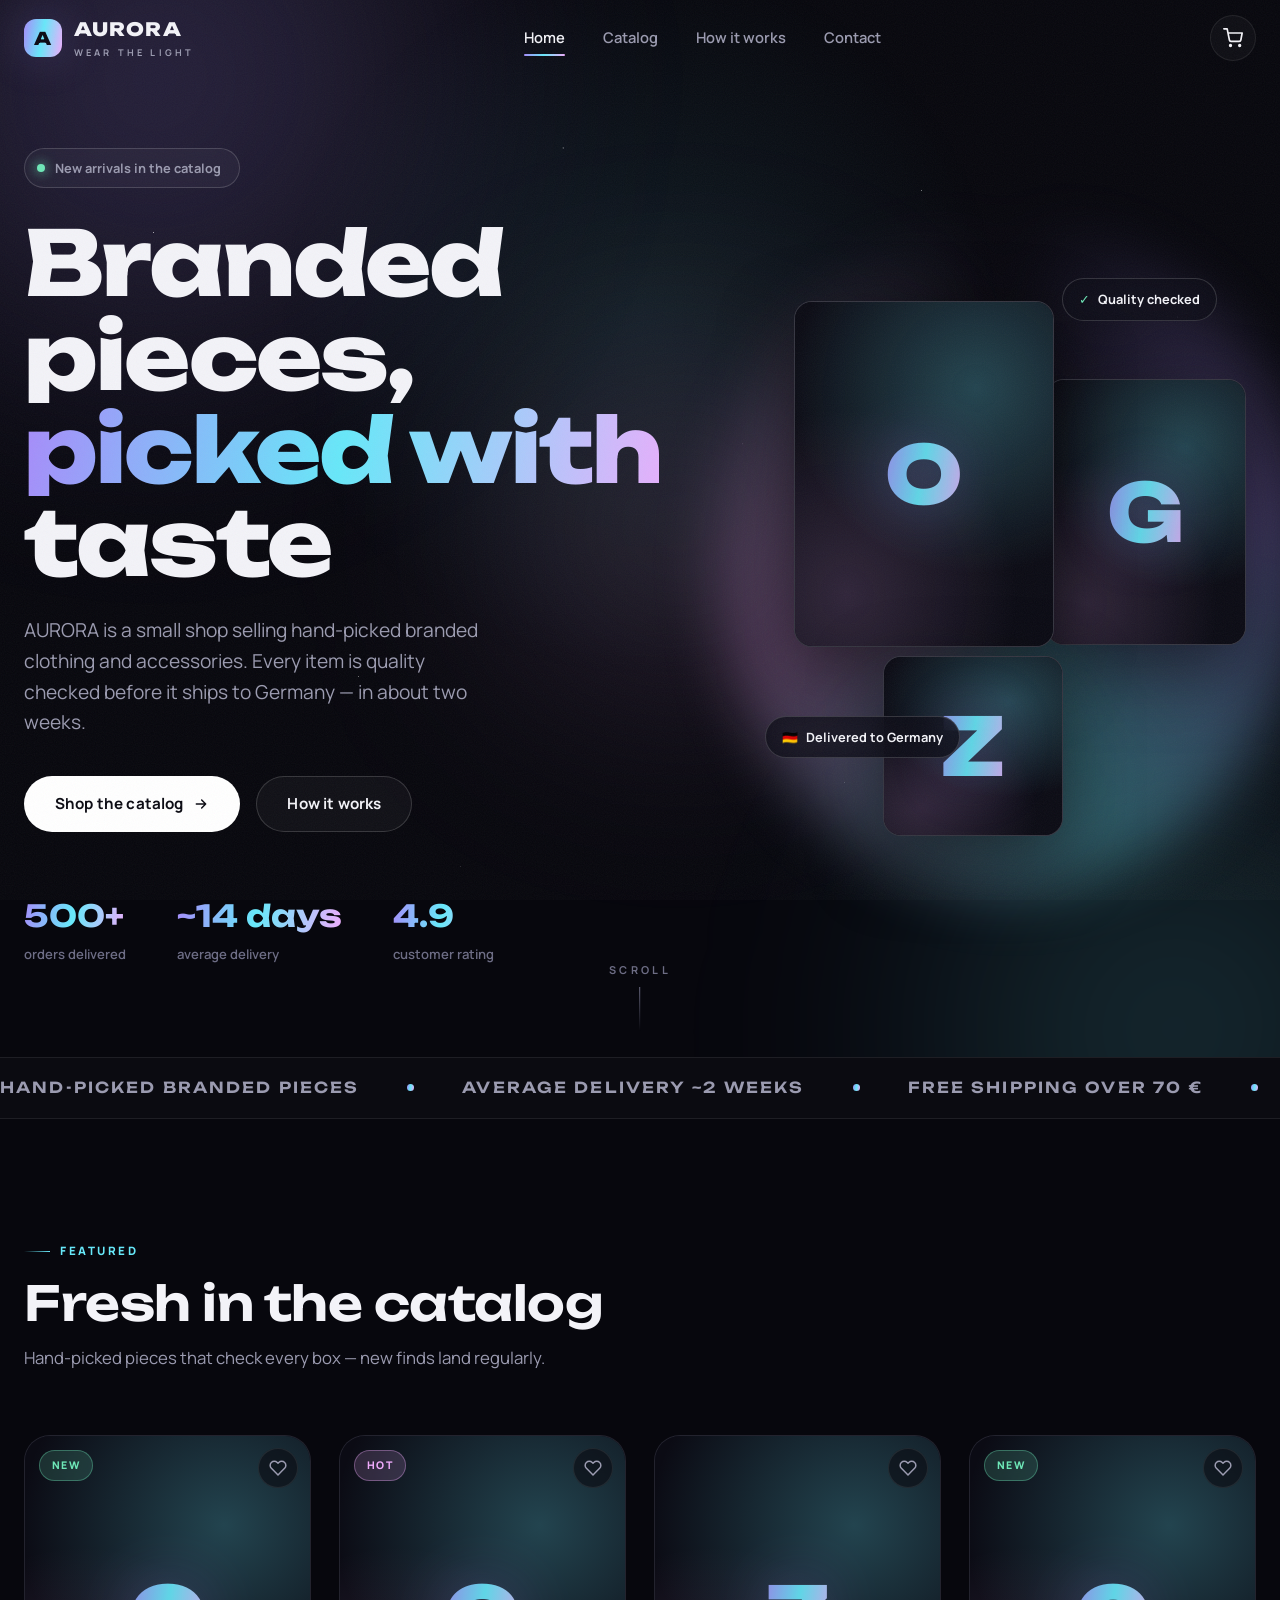
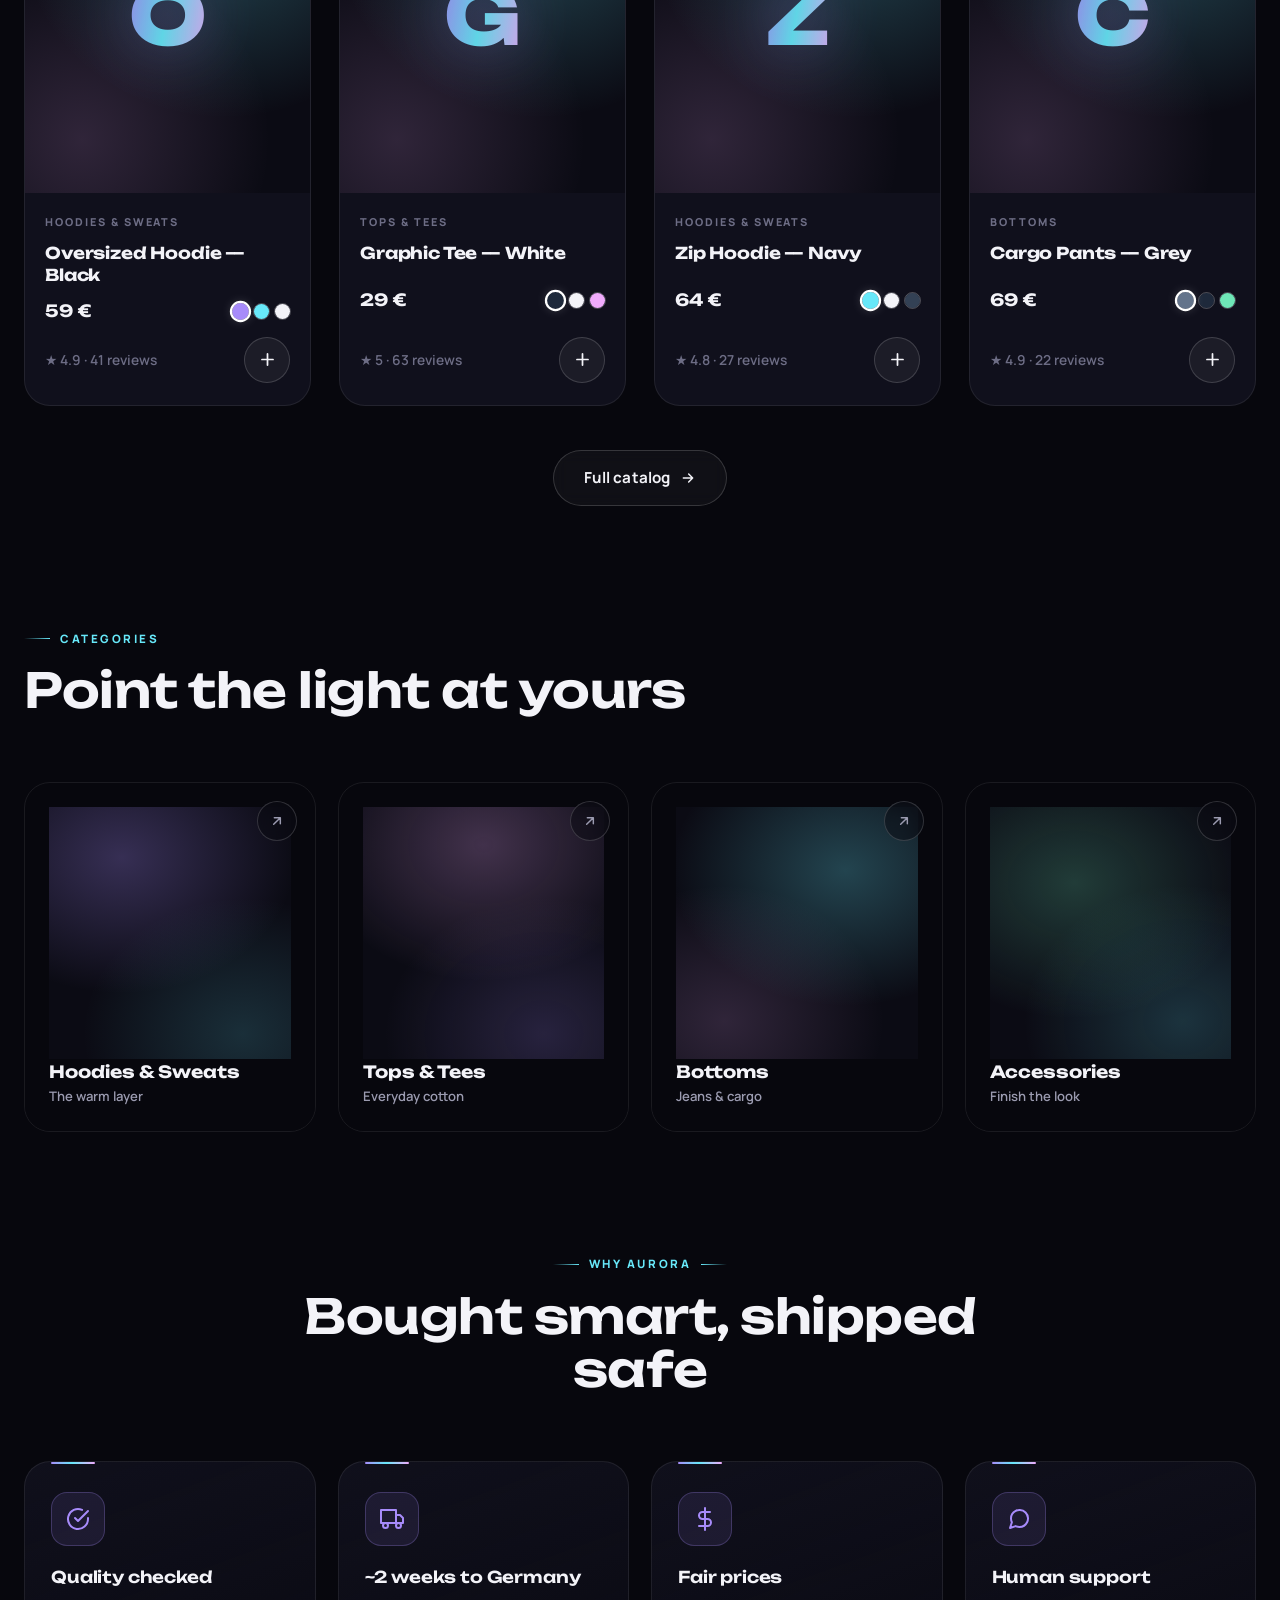
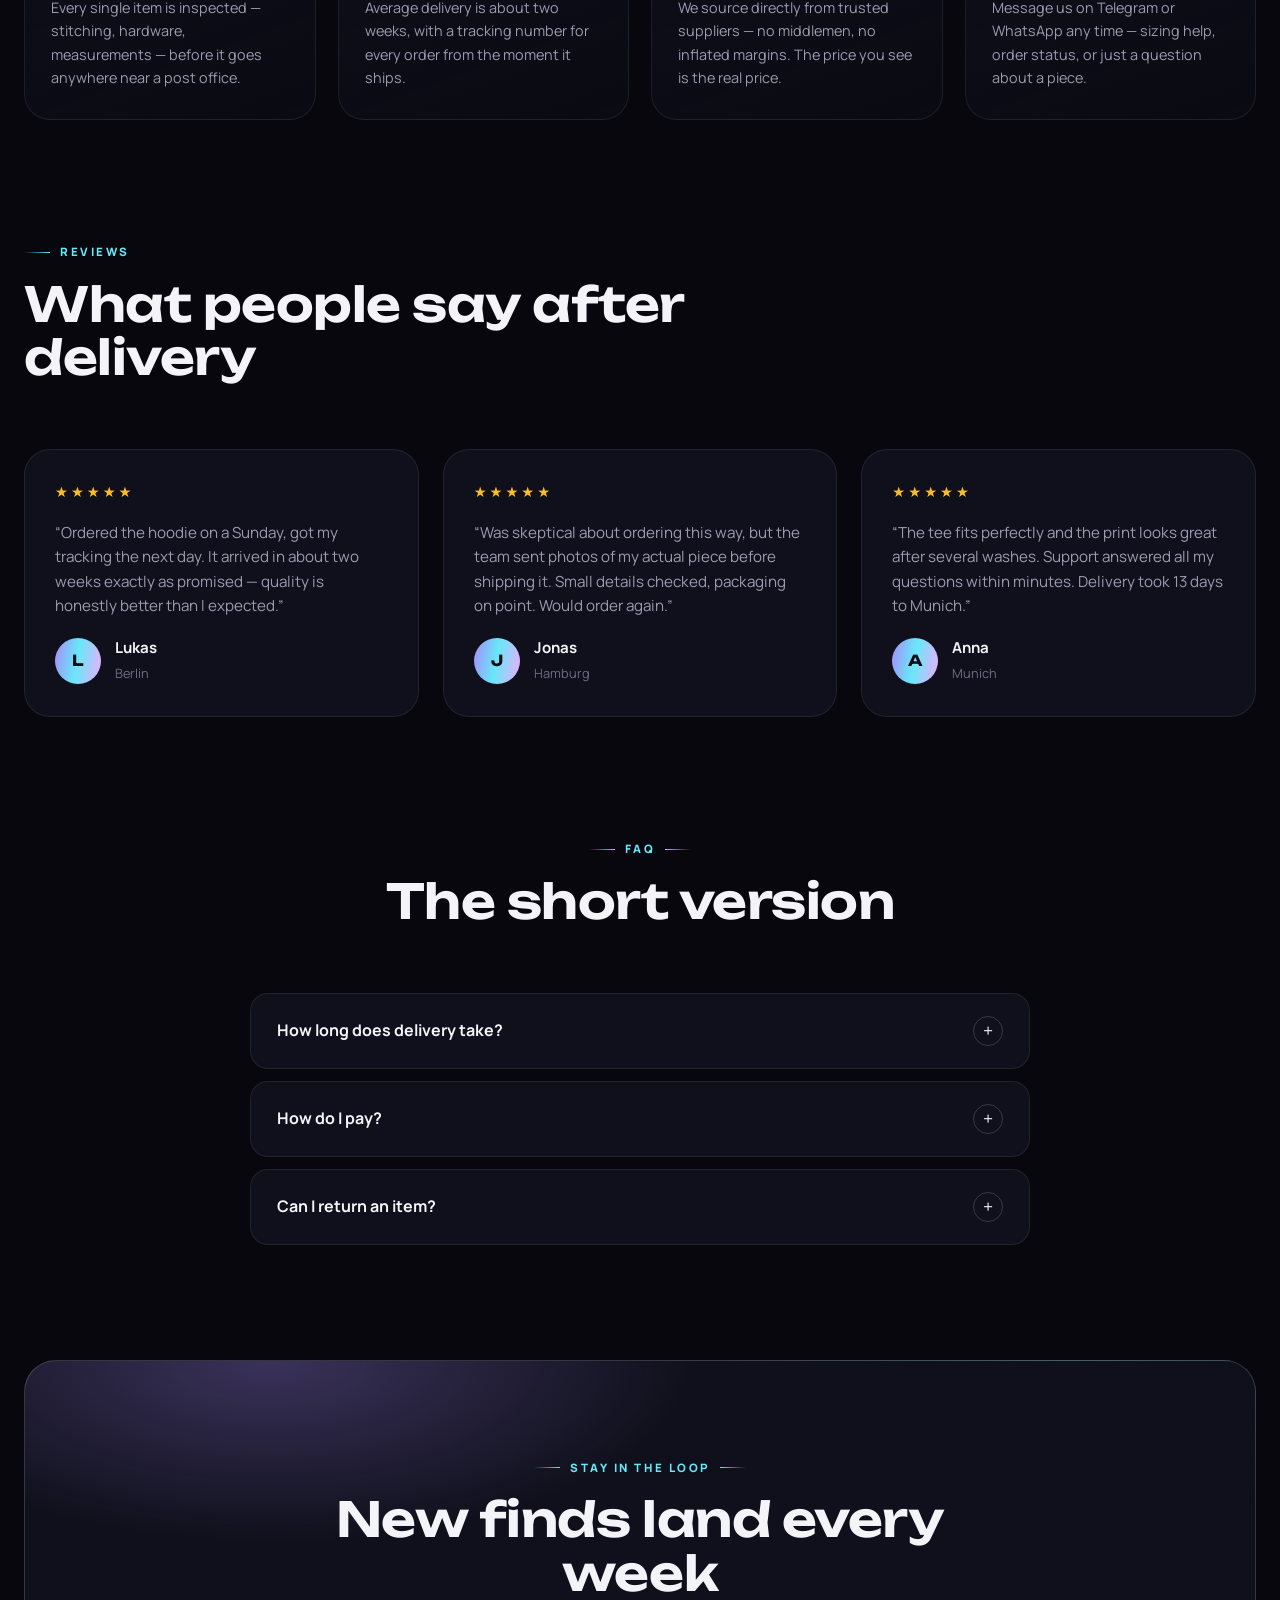
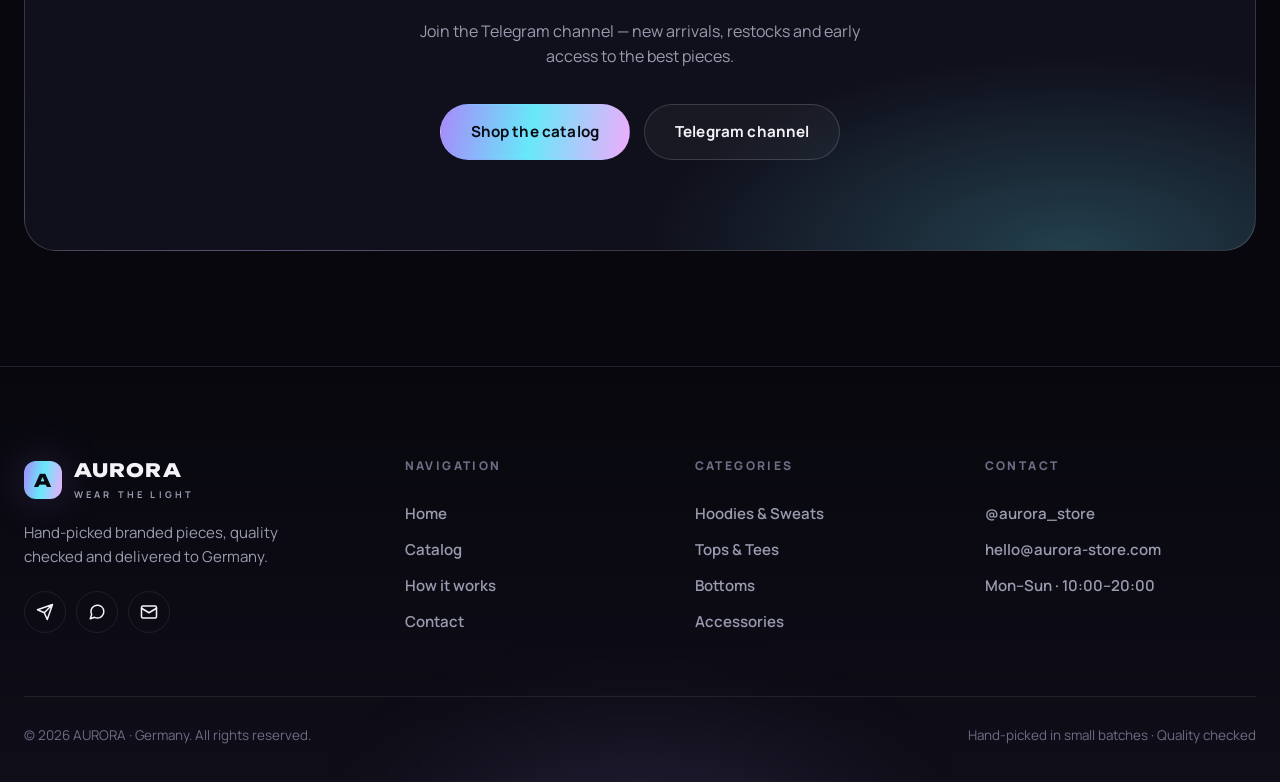
==== commit 79700922: "feat(variants): цветовые варианты товара — свои фото на каждый цвет, страница товара с галереей, кор" ====
--- a/index.html
+++ b/index.html
@@ -13,8 +13,8 @@
   <link rel="preconnect" href="https://fonts.googleapis.com">
   <link rel="preconnect" href="https://fonts.gstatic.com" crossorigin>
   <link href="https://fonts.googleapis.com/css2?family=Unbounded:wght@500;700;800&family=Manrope:wght@400;500;700;800&display=swap" rel="stylesheet">
-  <link rel="stylesheet" href="css/base.css">
-  <link rel="stylesheet" href="css/components.css">
+  <link rel="stylesheet" href="css/base.css?v=7">
+  <link rel="stylesheet" href="css/components.css?v=7">
 </head>
 <body>
 
@@ -310,8 +310,8 @@
     </div>
   </footer>
 
-  <script src="js/store.js"></script>
-  <script src="js/main.js"></script>
-  <script src="js/index.js"></script>
+  <script src="js/store.js?v=7"></script>
+  <script src="js/main.js?v=7"></script>
+  <script src="js/index.js?v=7"></script>
 </body>
 </html>
--- a/css/components.css
+++ b/css/components.css
@@ -1353,6 +1353,257 @@
 .cat-tile .ph { transition: transform 0.8s var(--ease); }
 .cat-tile:hover .ph { transform: scale(1.06); }
 
+/* ---------- Страница товара ---------- */
+
+.product-view {
+  display: grid;
+  grid-template-columns: 1.05fr 0.95fr;
+  gap: clamp(28px, 4vw, 56px);
+  align-items: start;
+}
+
+.gallery-main {
+  border-radius: var(--r-lg);
+  overflow: hidden;
+  border: 1px solid var(--line-strong);
+  aspect-ratio: 4/5;
+  background: var(--bg-soft);
+}
+
+.gallery-main img {
+  width: 100%;
+  height: 100%;
+  object-fit: cover;
+  animation: gallery-fade 0.45s var(--ease);
+}
+
+@keyframes gallery-fade {
+  from { opacity: 0; transform: scale(1.015); }
+  to { opacity: 1; transform: scale(1); }
+}
+
+.thumbs {
+  display: flex;
+  gap: 10px;
+  margin-top: 12px;
+  flex-wrap: wrap;
+}
+
+.thumb {
+  width: 74px;
+  aspect-ratio: 4/5;
+  border-radius: 12px;
+  overflow: hidden;
+  border: 2px solid var(--line);
+  opacity: 0.6;
+  cursor: pointer;
+  padding: 0;
+  background: var(--bg-soft);
+  transition: opacity 0.3s, border-color 0.3s, transform 0.3s var(--ease);
+}
+
+.thumb img { width: 100%; height: 100%; object-fit: cover; }
+
+.thumb:hover { opacity: 1; transform: translateY(-2px); }
+
+.thumb.active { border-color: var(--violet); opacity: 1; box-shadow: 0 0 18px rgba(167, 139, 250, 0.25); }
+
+.product-info .product-cat { display: block; }
+
+/* Свотчи выбора цвета */
+.swatches { display: flex; flex-wrap: wrap; gap: 10px; margin-bottom: 22px; }
+
+.swatch {
+  display: inline-flex;
+  align-items: center;
+  gap: 9px;
+  padding: 9px 16px 9px 11px;
+  border-radius: 999px;
+  border: 1px solid var(--line);
+  background: var(--surface);
+  font-size: 0.86rem;
+  font-weight: 700;
+  color: var(--muted);
+  transition: border-color 0.3s, color 0.3s, transform 0.3s var(--ease);
+}
+
+.swatch i {
+  width: 16px;
+  height: 16px;
+  border-radius: 50%;
+  background: var(--c);
+  outline: 1px solid rgba(255, 255, 255, 0.25);
+  flex: none;
+}
+
+.swatch:hover { border-color: var(--line-strong); color: var(--text); transform: translateY(-1px); }
+
+.swatch.active {
+  border-color: #fff;
+  color: var(--text);
+  box-shadow: 0 0 0 3px rgba(167, 139, 250, 0.18);
+}
+
+/* Цветные точки на карточках */
+.pc-dot {
+  width: 15px;
+  height: 15px;
+  border-radius: 50%;
+  background: var(--c);
+  outline: 1px solid rgba(255, 255, 255, 0.25);
+  border: none;
+  padding: 0;
+  cursor: pointer;
+  transition: transform 0.25s var(--ease), outline-color 0.25s, box-shadow 0.25s;
+}
+
+.pc-dot:hover { transform: scale(1.2); }
+
+.pc-dot.active {
+  outline: 2px solid #fff;
+  transform: scale(1.12);
+  box-shadow: 0 0 10px rgba(255, 255, 255, 0.25);
+}
+
+.qv-label {
+  display: block;
+  font-size: 0.75rem;
+  font-weight: 800;
+  letter-spacing: 0.12em;
+  text-transform: uppercase;
+  color: var(--muted-2);
+  margin: 0 0 10px;
+}
+
+.qv-media {
+  width: 120px;
+  aspect-ratio: 4/5;
+  border-radius: var(--r-md);
+  overflow: hidden;
+  flex: none;
+  background: var(--bg-soft);
+}
+
+.qv-media img { width: 100%; height: 100%; object-fit: cover; }
+
+.product-media { cursor: pointer; }
+
+.product-name a { color: inherit; transition: color 0.3s; }
+.product-name a:hover { color: var(--cyan); }
+
+@media (max-width: 960px) {
+  .product-view { grid-template-columns: 1fr; }
+}
+
+/* Редактор цветовых вариантов в админке */
+.variants-block { display: grid; gap: 12px; }
+
+.variant-row {
+  border: 1px solid var(--line);
+  border-radius: var(--r-md);
+  padding: 14px;
+  display: grid;
+  gap: 10px;
+  background: var(--bg-soft);
+}
+
+.variant-head { display: flex; gap: 8px; align-items: center; }
+
+.v-name {
+  flex: 1;
+  min-width: 0;
+  padding: 10px 12px;
+  border-radius: 10px;
+  border: 1px solid var(--line);
+  background: var(--surface);
+  color: var(--text);
+  font-size: 0.9rem;
+  outline: none;
+}
+.v-name:focus { border-color: rgba(167, 139, 250, 0.5); }
+
+.v-hex {
+  width: 46px;
+  height: 38px;
+  padding: 3px;
+  border: 1px solid var(--line);
+  border-radius: 10px;
+  background: var(--surface);
+  cursor: pointer;
+}
+
+.v-thumbs { display: flex; gap: 8px; flex-wrap: wrap; }
+
+.v-thumb {
+  position: relative;
+  width: 52px;
+  height: 62px;
+  border-radius: 8px;
+  overflow: hidden;
+  border: 1px solid var(--line);
+}
+
+.v-thumb img { width: 100%; height: 100%; object-fit: cover; }
+
+.v-thumb button {
+  position: absolute;
+  top: 3px;
+  right: 3px;
+  width: 18px;
+  height: 18px;
+  border-radius: 50%;
+  border: none;
+  background: rgba(0, 0, 0, 0.65);
+  color: #fff;
+  font-size: 11px;
+  line-height: 1;
+  cursor: pointer;
+}
+
+.v-add-img {
+  width: 52px;
+  height: 62px;
+  border: 1.5px dashed var(--line-strong);
+  border-radius: 8px;
+  background: none;
+  color: var(--muted);
+  cursor: pointer;
+  font-size: 20px;
+  display: grid;
+  place-items: center;
+  transition: border-color 0.3s, color 0.3s;
+}
+.v-add-img:hover { border-color: rgba(167, 139, 250, 0.6); color: var(--violet); }
+.v-add-img input { display: none; }
+
+.v-url { display: flex; gap: 8px; }
+
+.v-url input {
+  flex: 1;
+  min-width: 0;
+  padding: 9px 12px;
+  border-radius: 10px;
+  border: 1px solid var(--line);
+  background: var(--surface);
+  color: var(--muted);
+  font-size: 0.84rem;
+  outline: none;
+}
+.v-url input:focus { border-color: rgba(103, 232, 249, 0.5); color: var(--text); }
+
+.v-url button {
+  width: 38px;
+  height: 38px;
+  border-radius: 10px;
+  border: 1px solid var(--line);
+  background: var(--surface);
+  color: var(--text);
+  font-size: 1.1rem;
+  cursor: pointer;
+  transition: background 0.3s;
+}
+.v-url button:hover { background: rgba(255, 255, 255, 0.08); }
+
 /* ---------- Адаптив ---------- */
 
 @media (max-width: 1080px) {
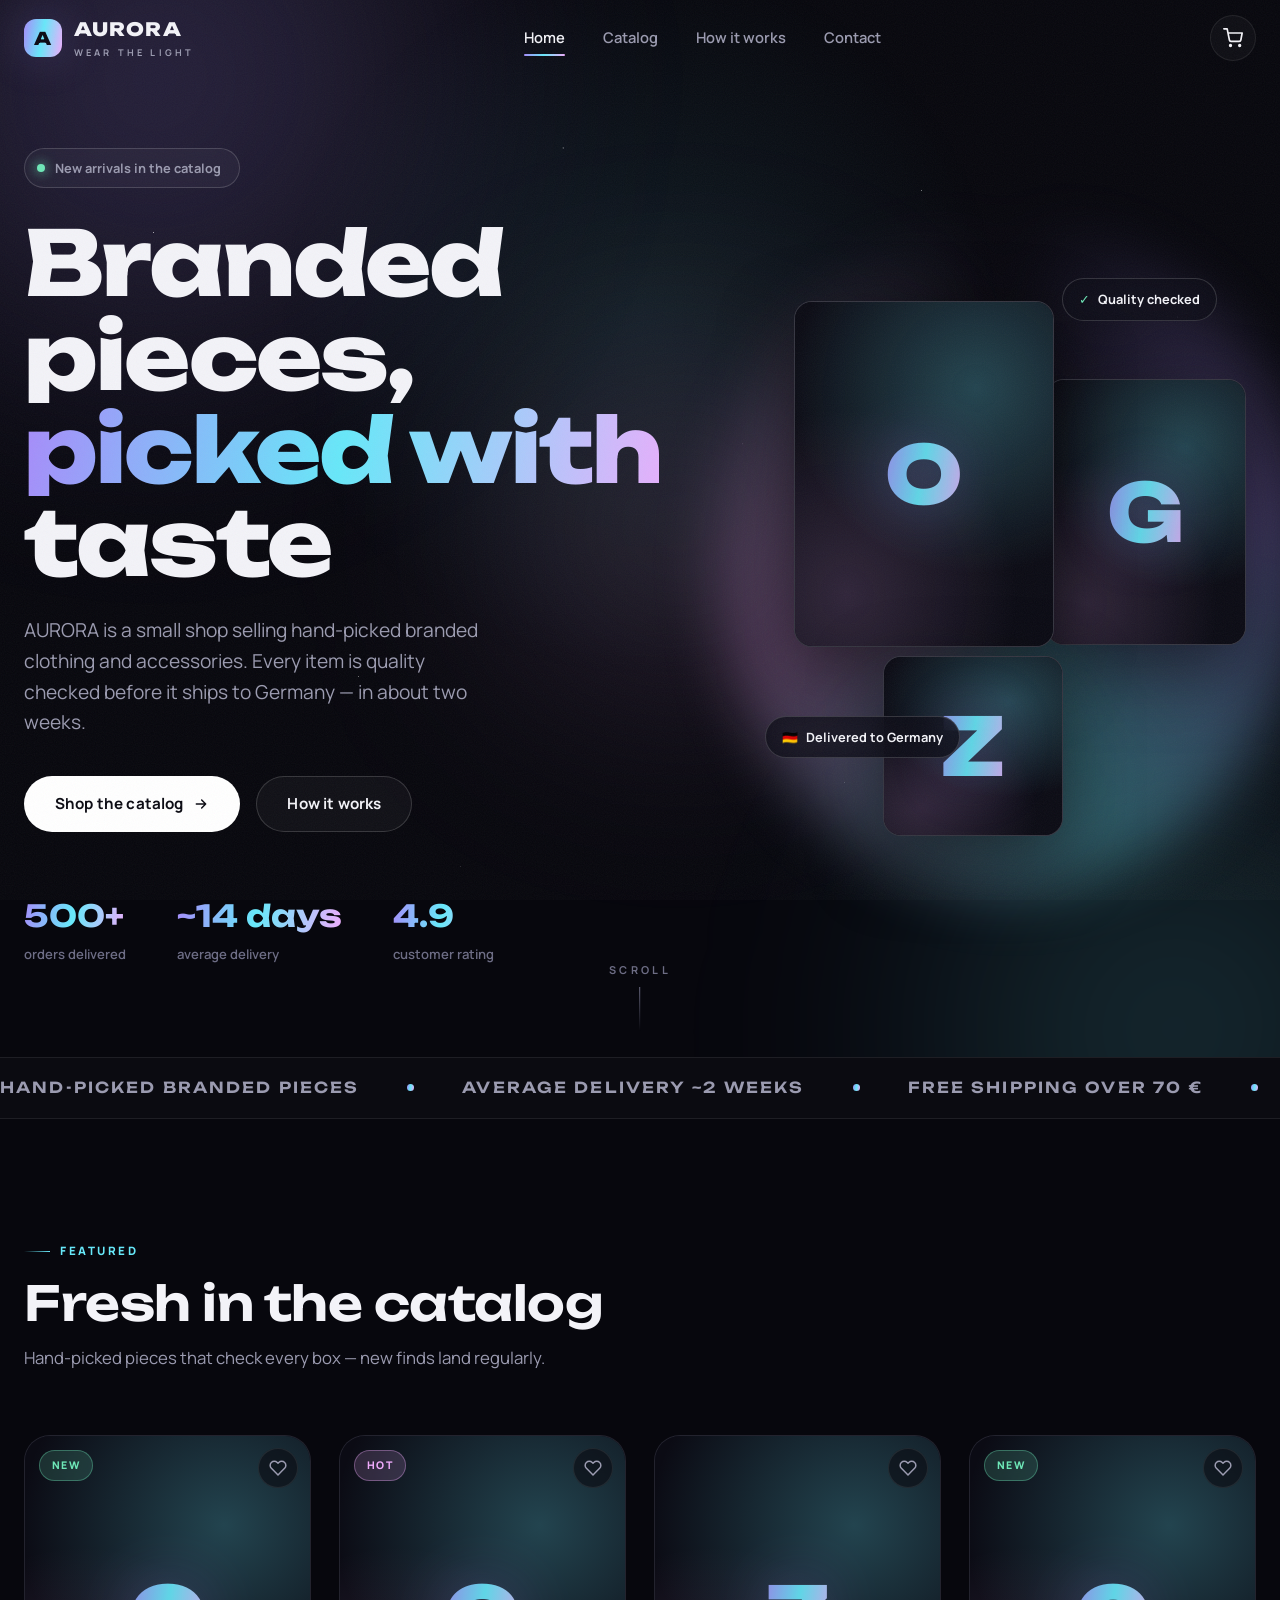
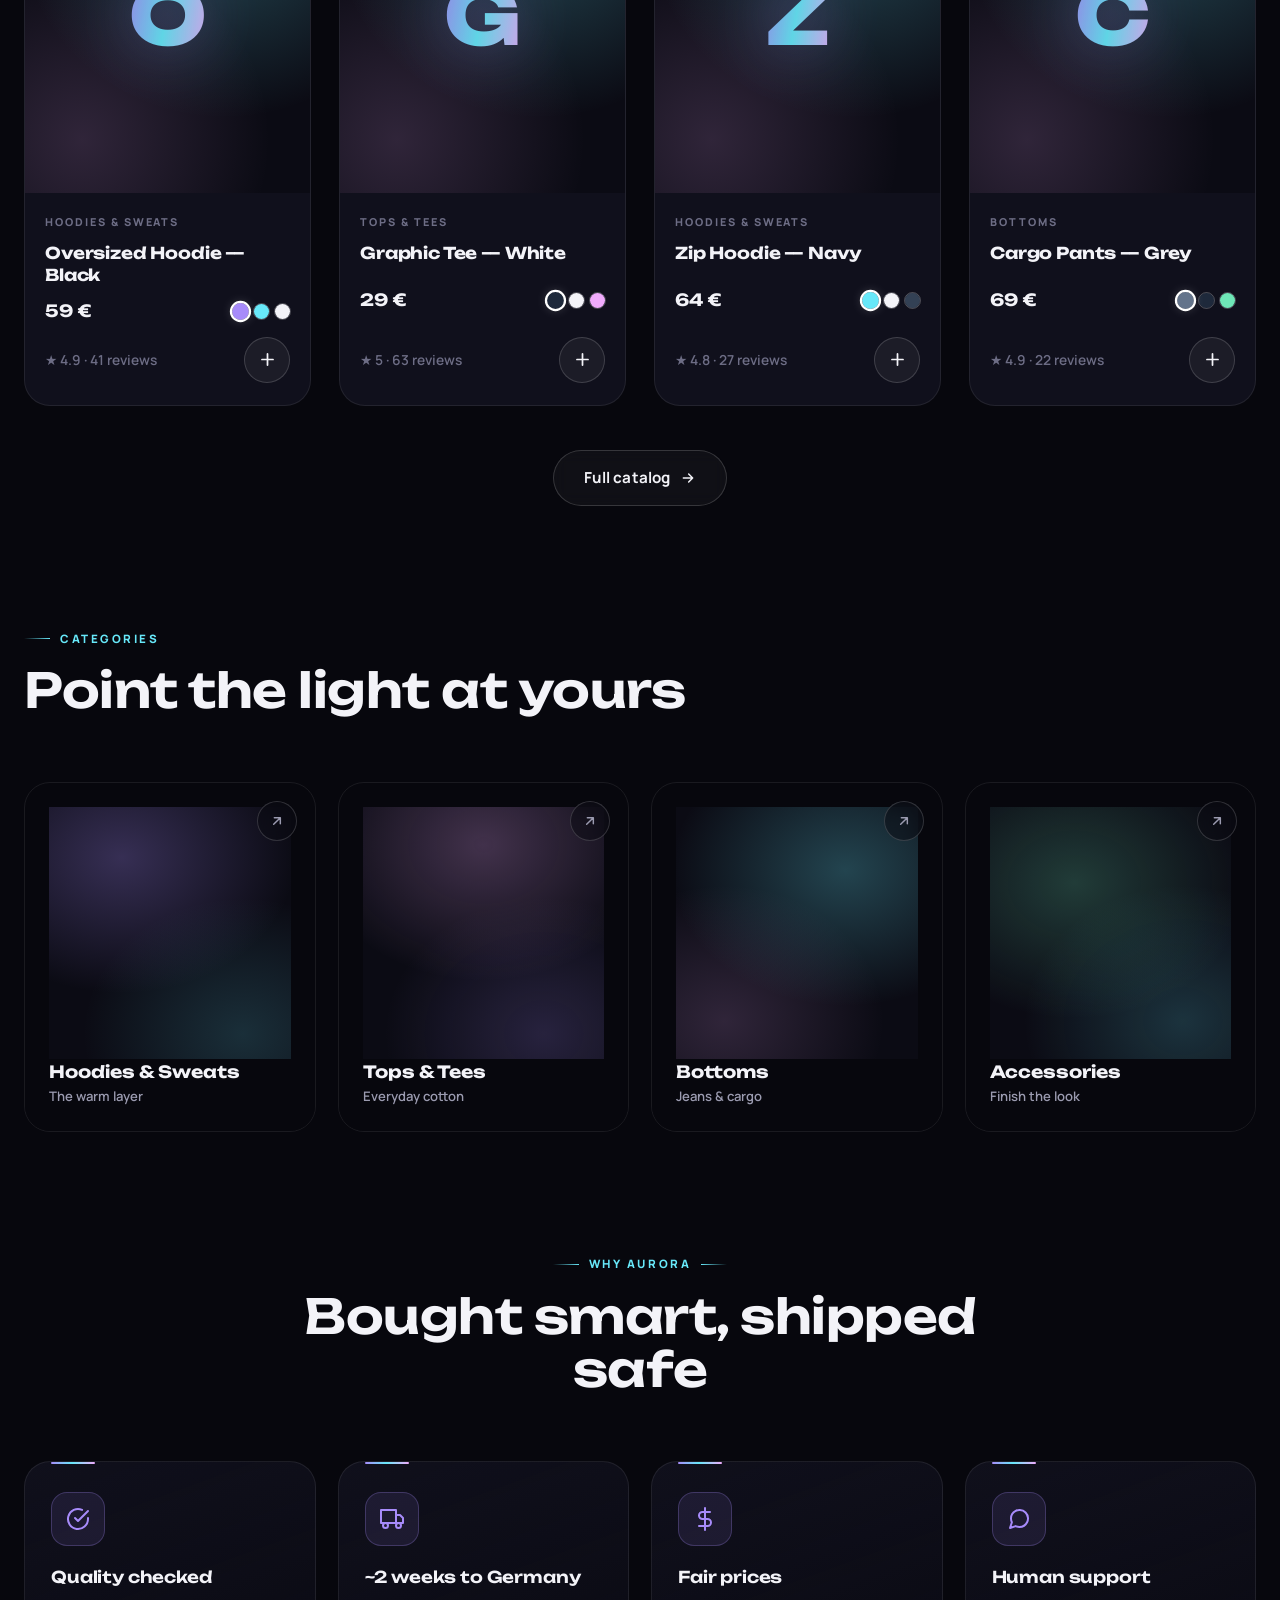
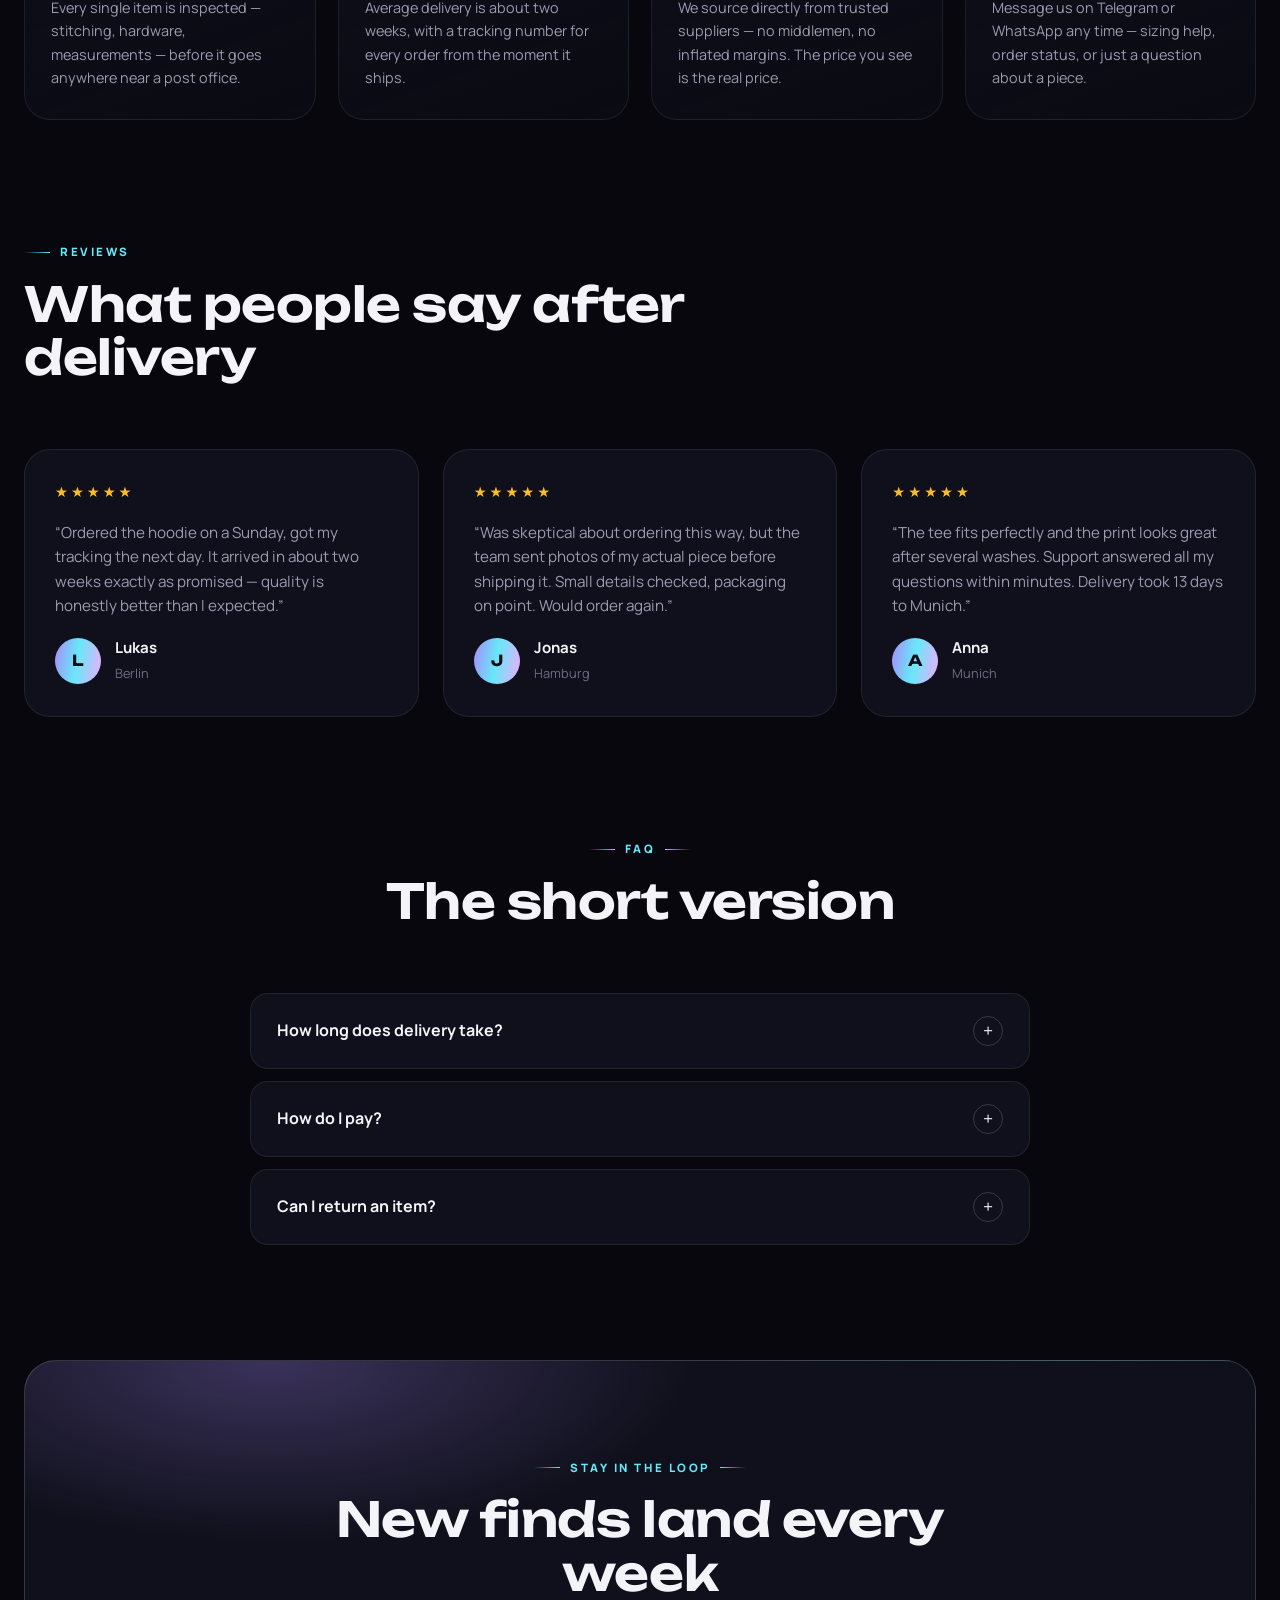
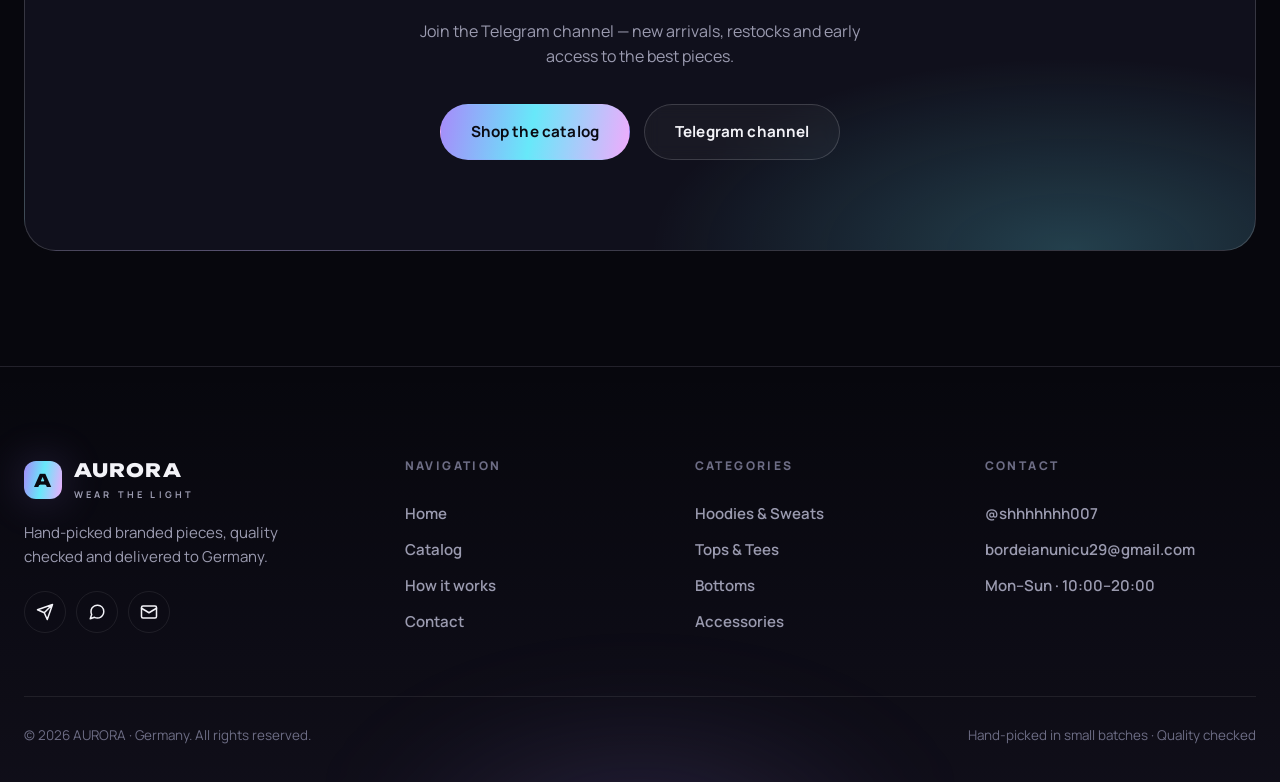
==== commit 2fd6f26e: "feat(contacts): реальные контакты магазина — WhatsApp +49 1521 2377202, Telegram @shhhhhhh007, почта" ====
--- a/index.html
+++ b/index.html
@@ -13,8 +13,8 @@
   <link rel="preconnect" href="https://fonts.googleapis.com">
   <link rel="preconnect" href="https://fonts.gstatic.com" crossorigin>
   <link href="https://fonts.googleapis.com/css2?family=Unbounded:wght@500;700;800&family=Manrope:wght@400;500;700;800&display=swap" rel="stylesheet">
-  <link rel="stylesheet" href="css/base.css?v=7">
-  <link rel="stylesheet" href="css/components.css?v=7">
+  <link rel="stylesheet" href="css/base.css?v=9">
+  <link rel="stylesheet" href="css/components.css?v=9">
 </head>
 <body>
 
@@ -253,7 +253,7 @@
         <p>Join the Telegram channel — new arrivals, restocks and early access to the best pieces.</p>
         <div style="display:flex; gap:14px; justify-content:center; flex-wrap:wrap">
           <a class="btn btn-grad" href="catalog.html">Shop the catalog</a>
-          <a class="btn btn-ghost" href="https://t.me/aurora_store" target="_blank" rel="noopener">Telegram channel</a>
+          <a class="btn btn-ghost" href="https://t.me/shhhhhhh007" target="_blank" rel="noopener">Telegram channel</a>
         </div>
       </div>
     </div>
@@ -271,13 +271,13 @@
           </a>
           <p>Hand-picked branded pieces, quality checked and delivered to Germany.</p>
           <div class="socials">
-            <a href="https://t.me/aurora_store" target="_blank" rel="noopener" aria-label="Telegram">
+            <a href="https://t.me/shhhhhhh007" target="_blank" rel="noopener" aria-label="Telegram">
               <svg viewBox="0 0 24 24" fill="none" stroke="currentColor" stroke-width="2" stroke-linecap="round" stroke-linejoin="round"><path d="M22 2L11 13M22 2l-7 20-4-9-9-4 20-7z"/></svg>
             </a>
-            <a href="https://wa.me/490000000000" target="_blank" rel="noopener" aria-label="WhatsApp">
+            <a href="https://wa.me/4915212377202" target="_blank" rel="noopener" aria-label="WhatsApp">
               <svg viewBox="0 0 24 24" fill="none" stroke="currentColor" stroke-width="2" stroke-linecap="round" stroke-linejoin="round"><path d="M21 11.5a8.38 8.38 0 0 1-.9 3.8 8.5 8.5 0 0 1-7.6 4.7 8.38 8.38 0 0 1-3.8-.9L3 21l1.9-5.7a8.38 8.38 0 0 1-.9-3.8 8.5 8.5 0 0 1 4.7-7.6 8.38 8.38 0 0 1 3.8-.9h.5a8.48 8.48 0 0 1 8 8z"/></svg>
             </a>
-            <a href="mailto:hello@aurora-store.com" aria-label="Email">
+            <a href="mailto:bordeianunicu29@gmail.com" aria-label="Email">
               <svg viewBox="0 0 24 24" fill="none" stroke="currentColor" stroke-width="2" stroke-linecap="round" stroke-linejoin="round"><rect x="2" y="4" width="20" height="16" rx="2"/><path d="M22 7l-10 6L2 7"/></svg>
             </a>
           </div>
@@ -298,8 +298,8 @@
         </div>
         <div class="footer-col">
           <h4>Contact</h4>
-          <a href="https://t.me/aurora_store" target="_blank" rel="noopener">@aurora_store</a>
-          <a href="mailto:hello@aurora-store.com">hello@aurora-store.com</a>
+          <a href="https://t.me/shhhhhhh007" target="_blank" rel="noopener">@shhhhhhh007</a>
+          <a href="mailto:bordeianunicu29@gmail.com">bordeianunicu29@gmail.com</a>
           <a href="contacts.html">Mon–Sun · 10:00–20:00</a>
         </div>
       </div>
@@ -310,8 +310,8 @@
     </div>
   </footer>
 
-  <script src="js/store.js?v=7"></script>
-  <script src="js/main.js?v=7"></script>
-  <script src="js/index.js?v=7"></script>
+  <script src="js/store.js?v=9"></script>
+  <script src="js/main.js?v=9"></script>
+  <script src="js/index.js?v=9"></script>
 </body>
 </html>
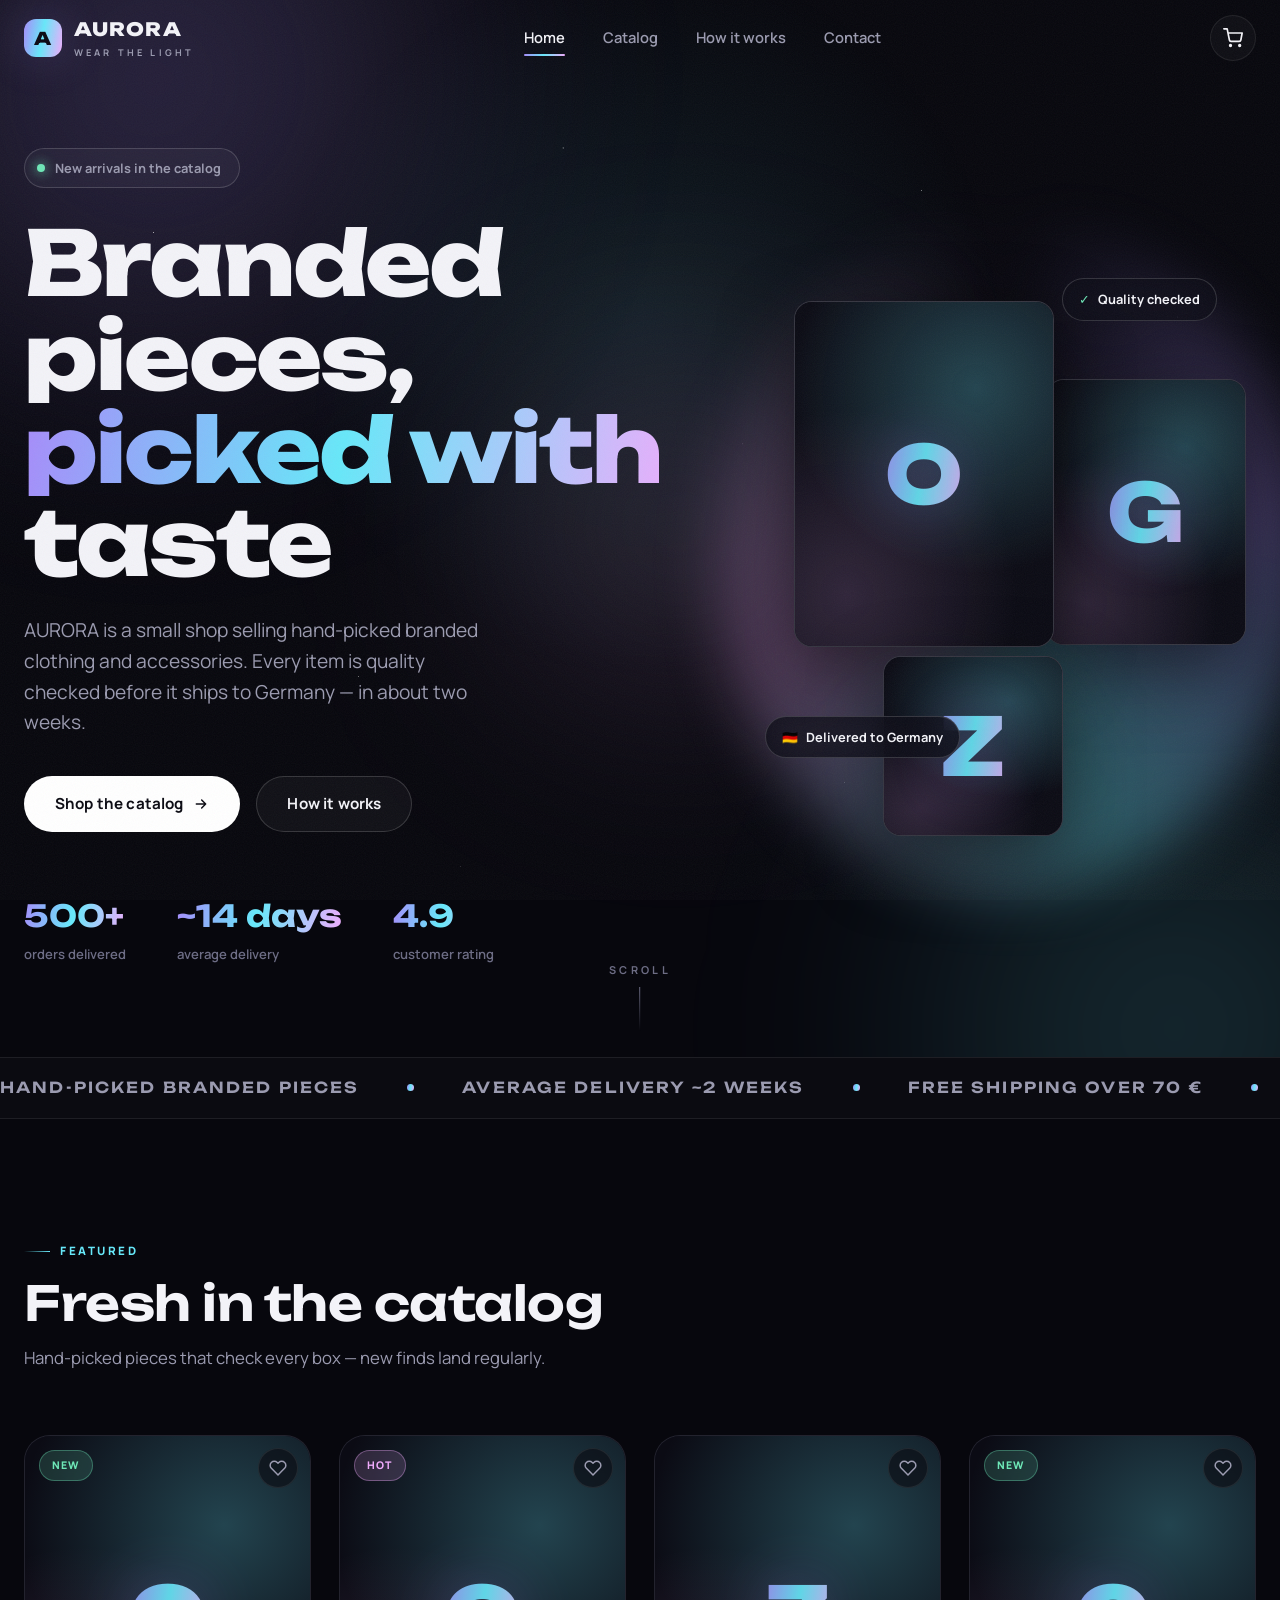
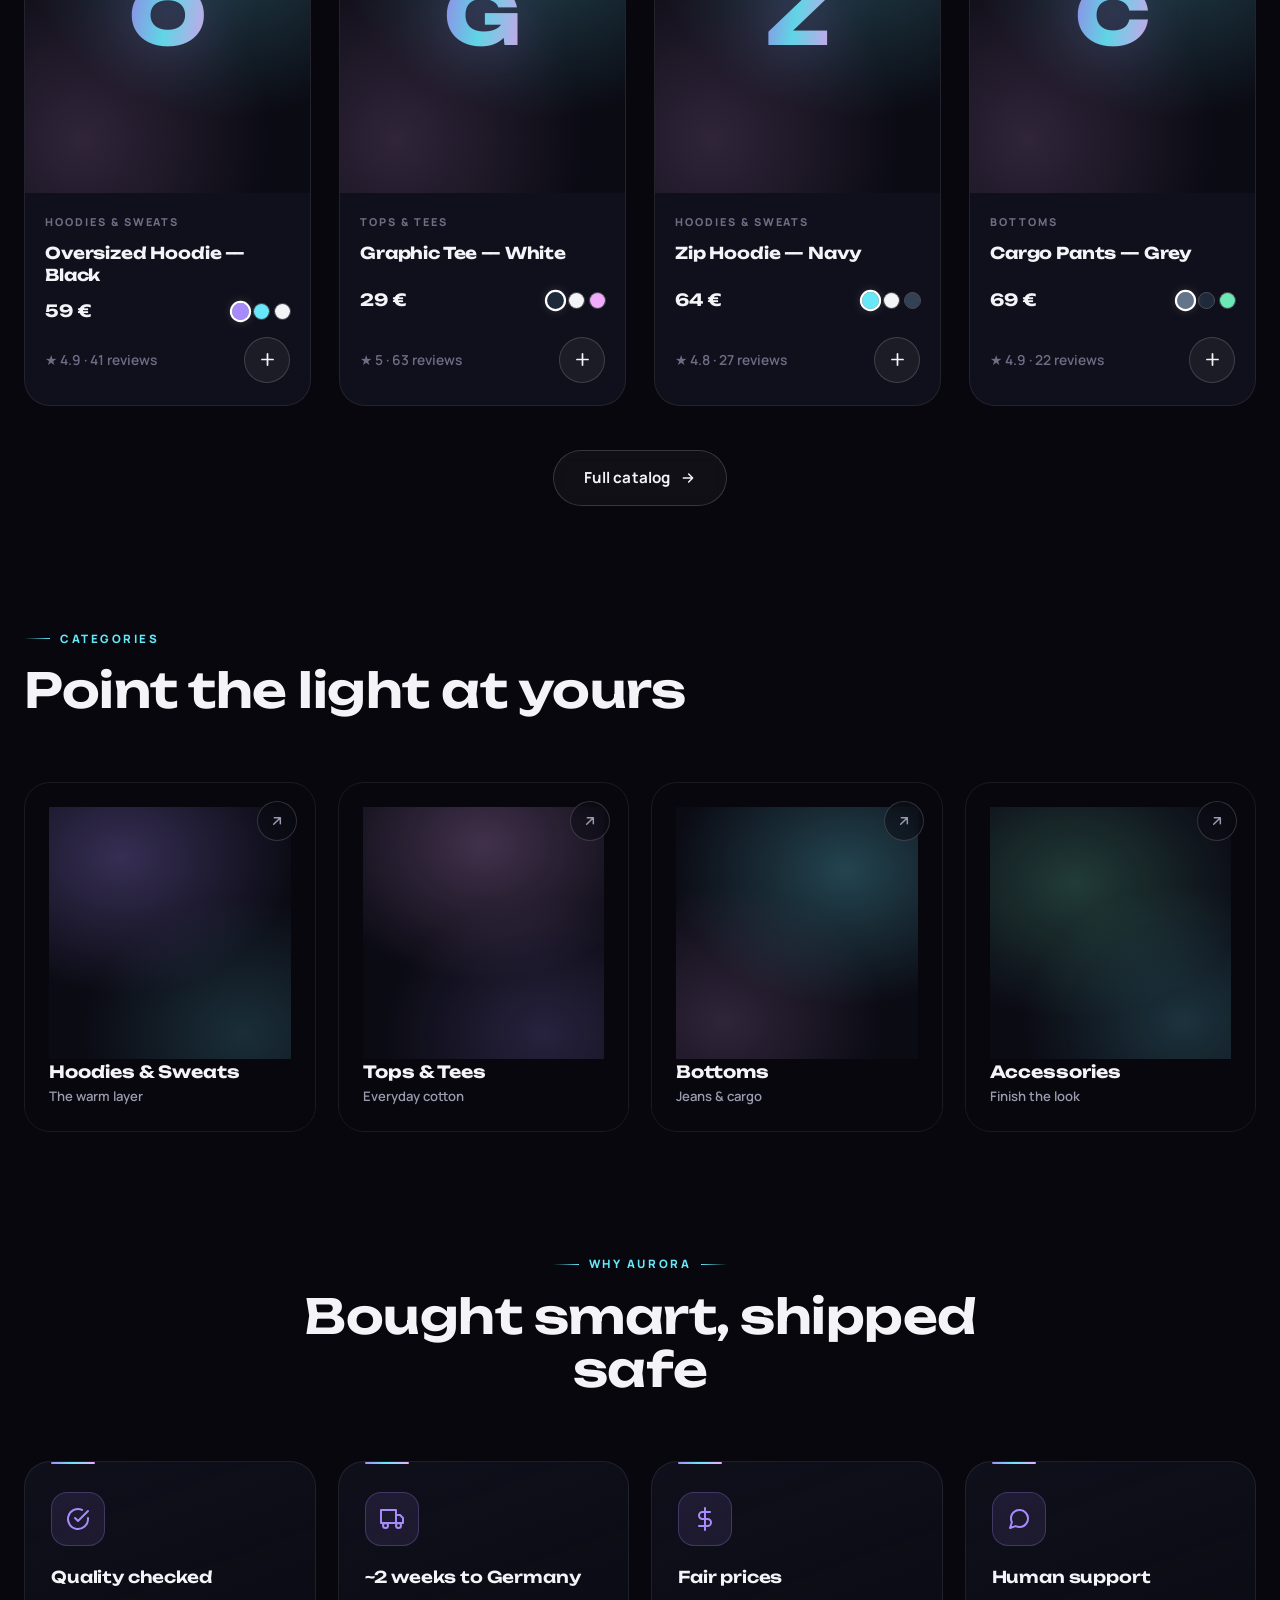
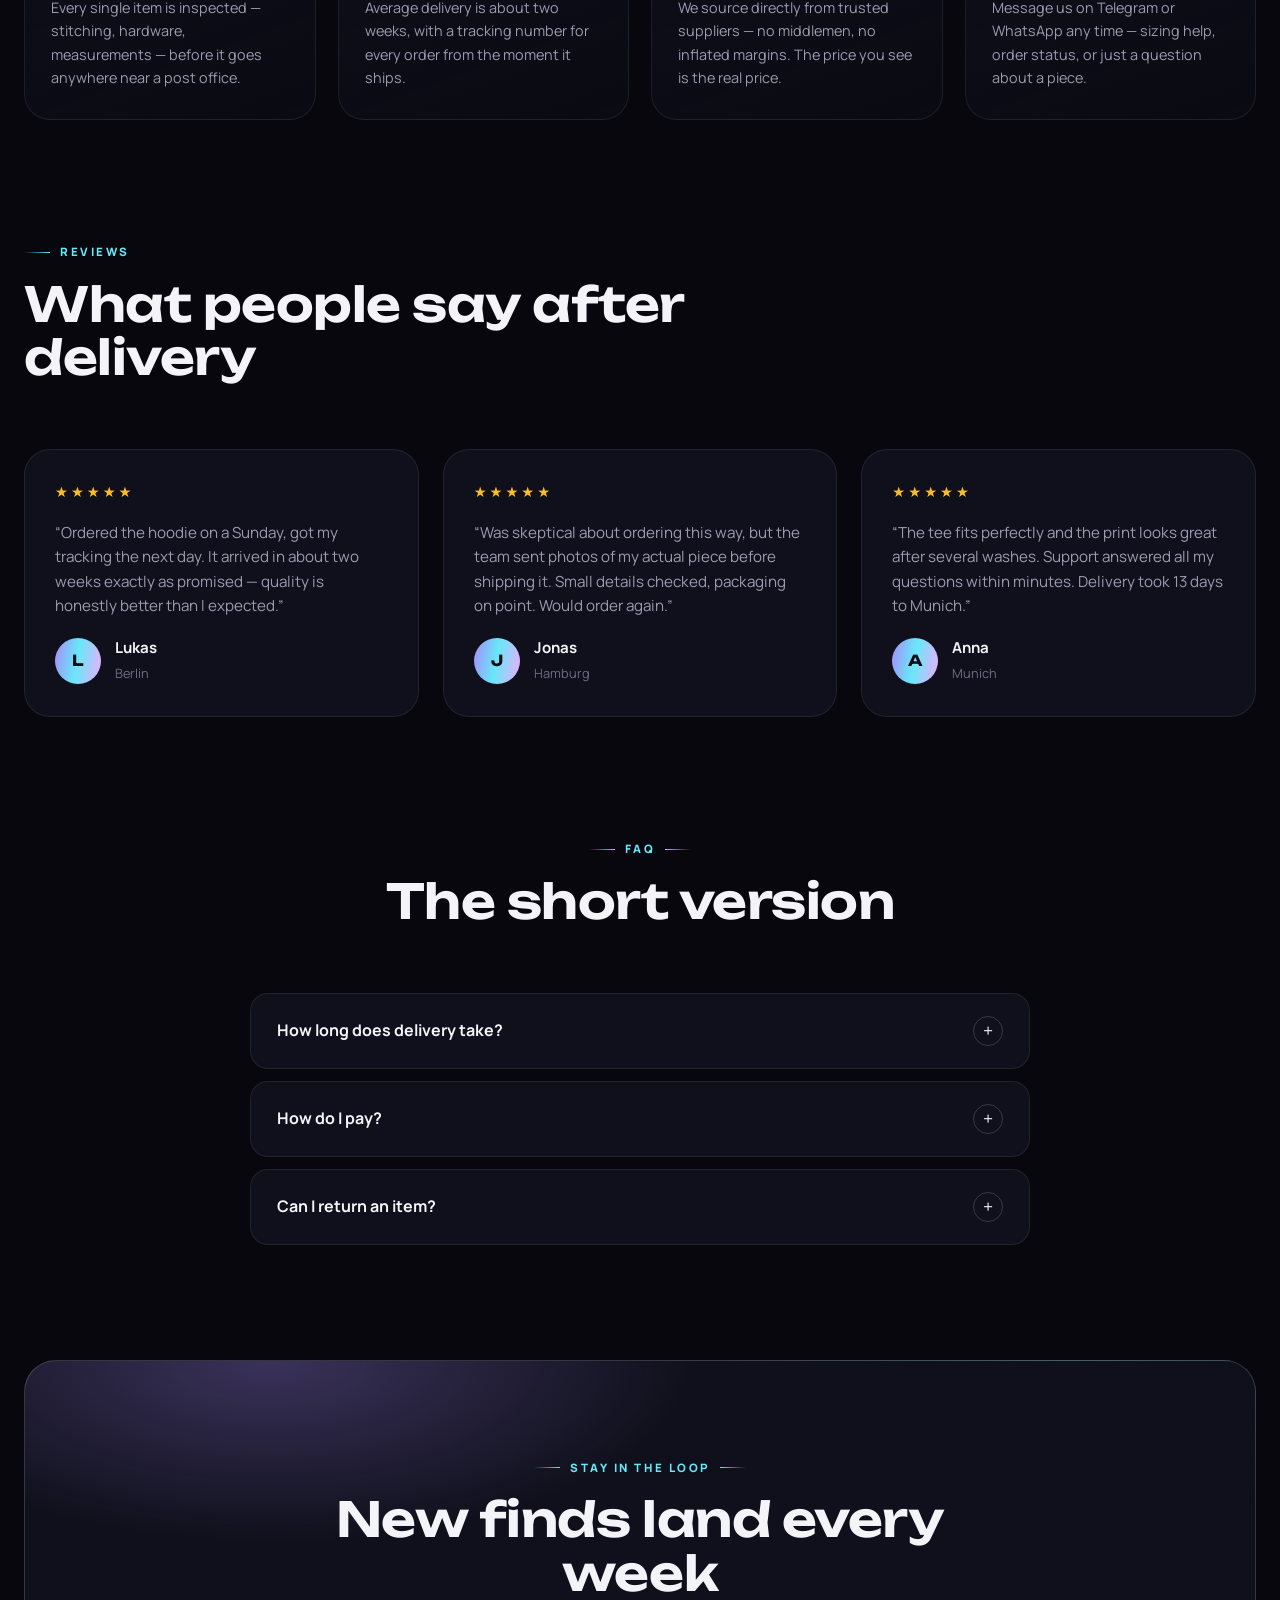
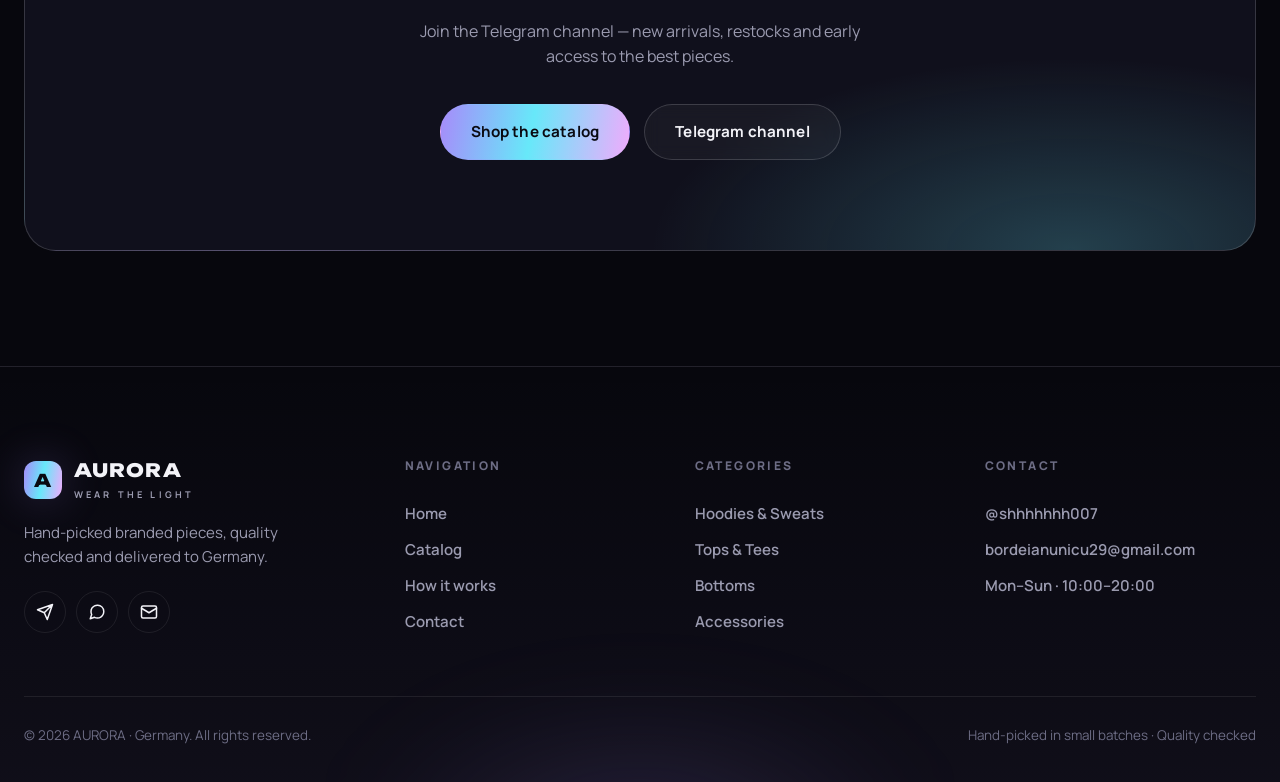
==== commit 1f8d7214: "feat(colors): цвета — свободные названия без hex, лимиты 20 цветов / 10 фото, главная фотка товара п" ====
--- a/index.html
+++ b/index.html
@@ -13,8 +13,8 @@
   <link rel="preconnect" href="https://fonts.googleapis.com">
   <link rel="preconnect" href="https://fonts.gstatic.com" crossorigin>
   <link href="https://fonts.googleapis.com/css2?family=Unbounded:wght@500;700;800&family=Manrope:wght@400;500;700;800&display=swap" rel="stylesheet">
-  <link rel="stylesheet" href="css/base.css?v=9">
-  <link rel="stylesheet" href="css/components.css?v=9">
+  <link rel="stylesheet" href="css/base.css?v=10">
+  <link rel="stylesheet" href="css/components.css?v=10">
 </head>
 <body>
 
@@ -310,8 +310,8 @@
     </div>
   </footer>
 
-  <script src="js/store.js?v=9"></script>
-  <script src="js/main.js?v=9"></script>
-  <script src="js/index.js?v=9"></script>
+  <script src="js/store.js?v=10"></script>
+  <script src="js/main.js?v=10"></script>
+  <script src="js/index.js?v=10"></script>
 </body>
 </html>
--- a/css/components.css
+++ b/css/components.css
@@ -1436,6 +1436,10 @@
   flex: none;
 }
 
+.swatch i.swatch-all {
+  background: var(--grad);
+}
+
 .swatch:hover { border-color: var(--line-strong); color: var(--text); transform: translateY(-1px); }
 
 .swatch.active {
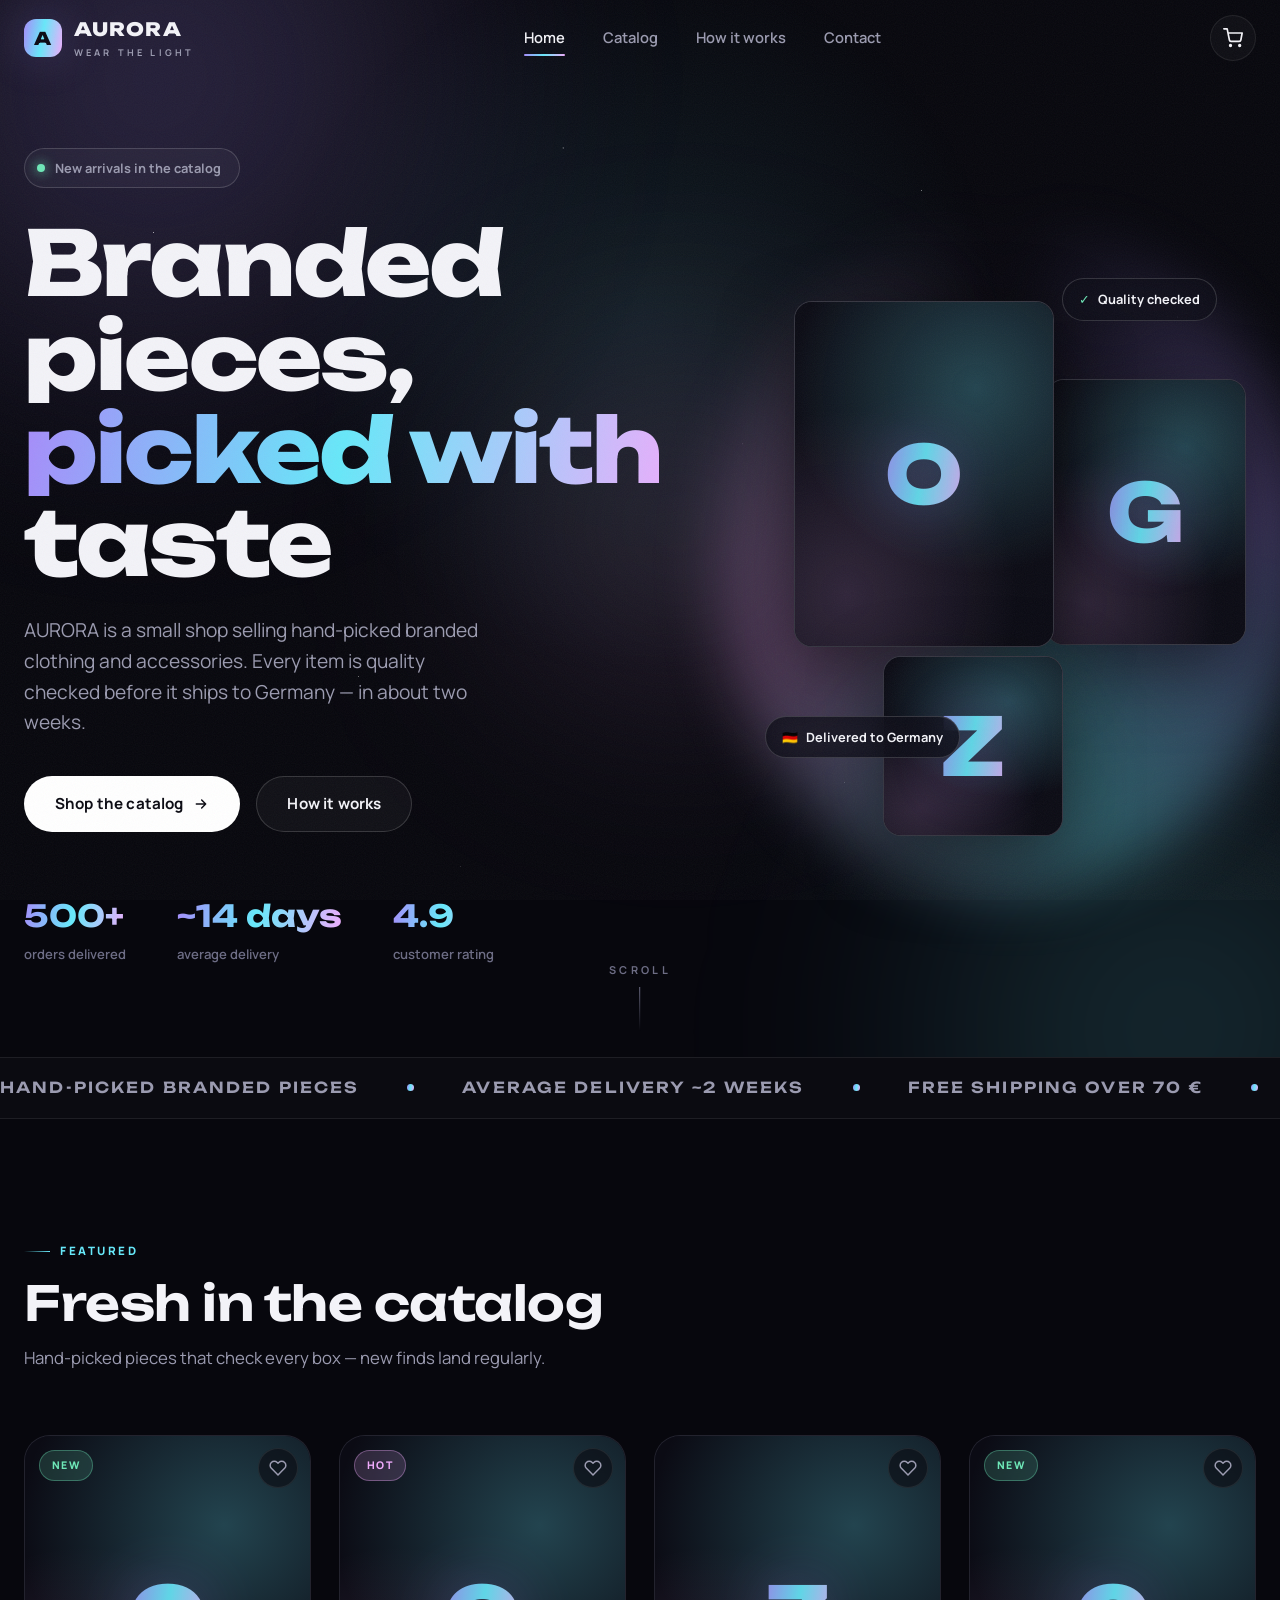
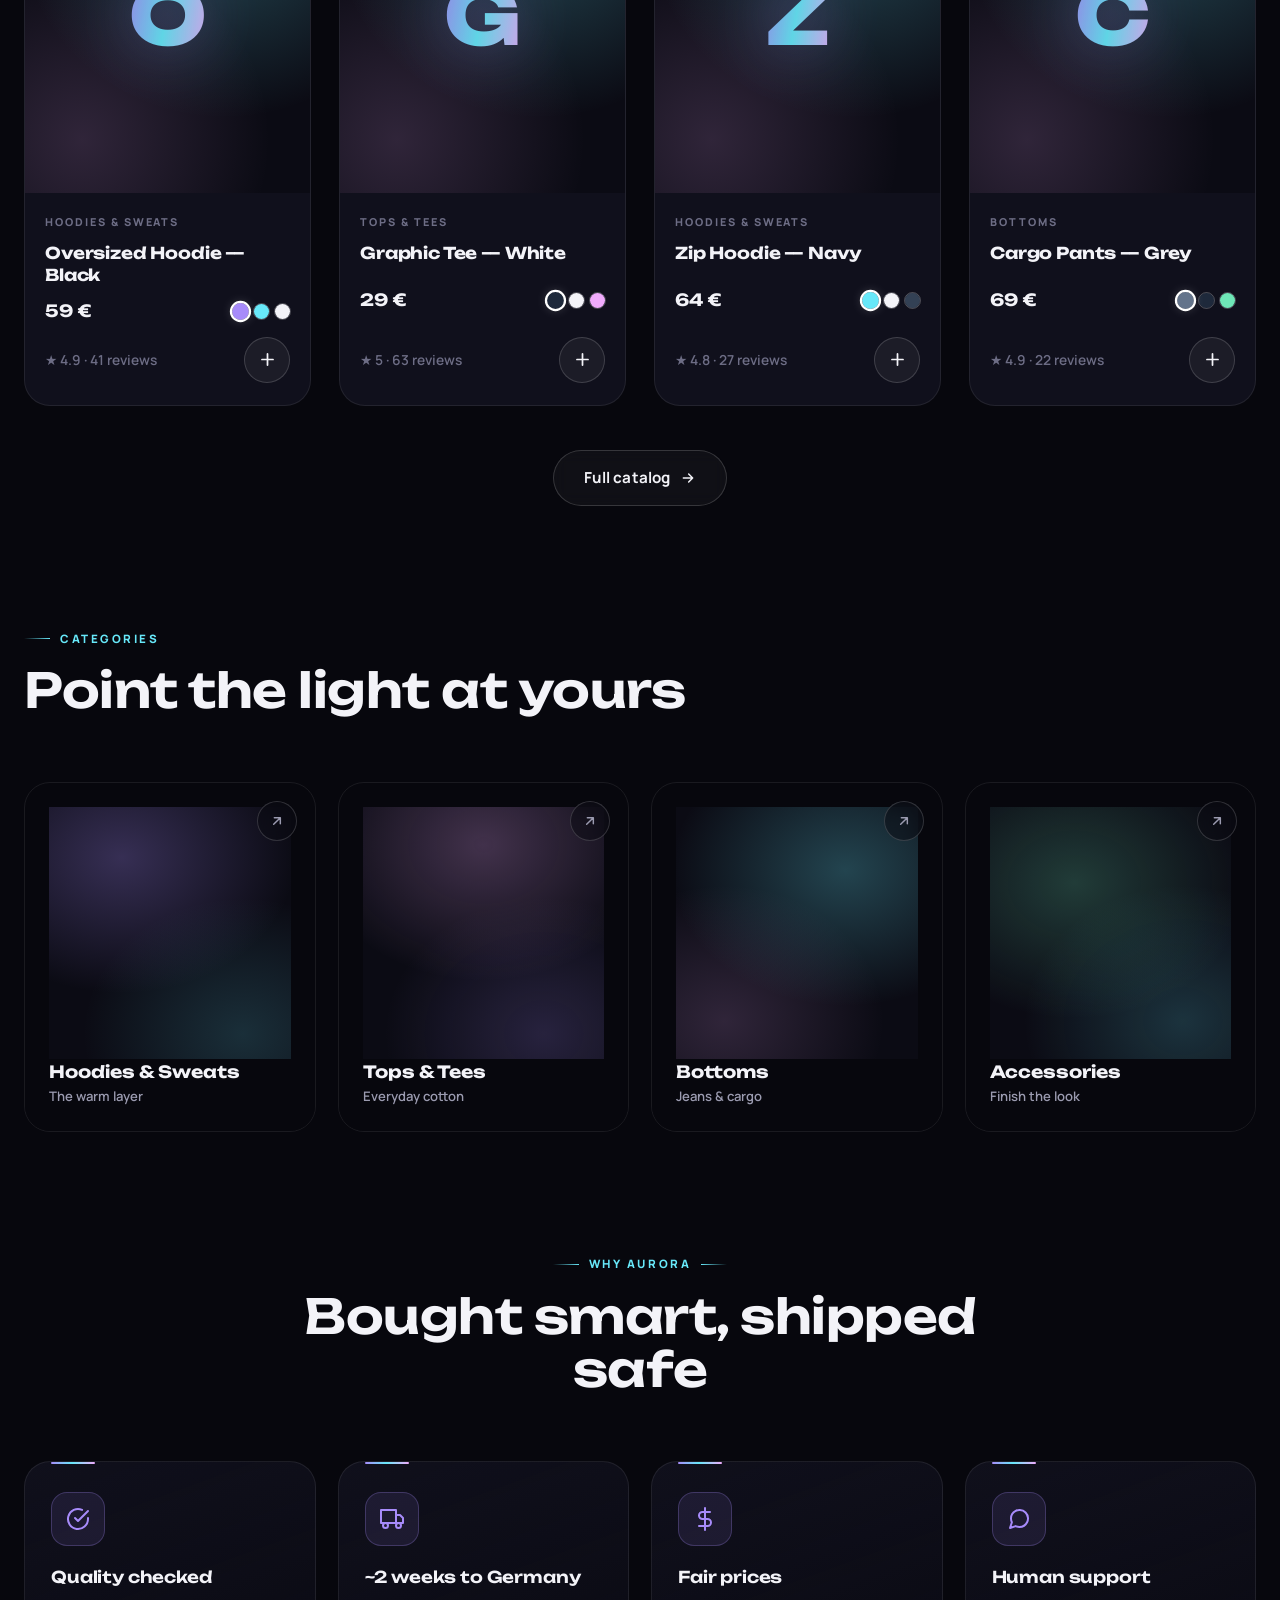
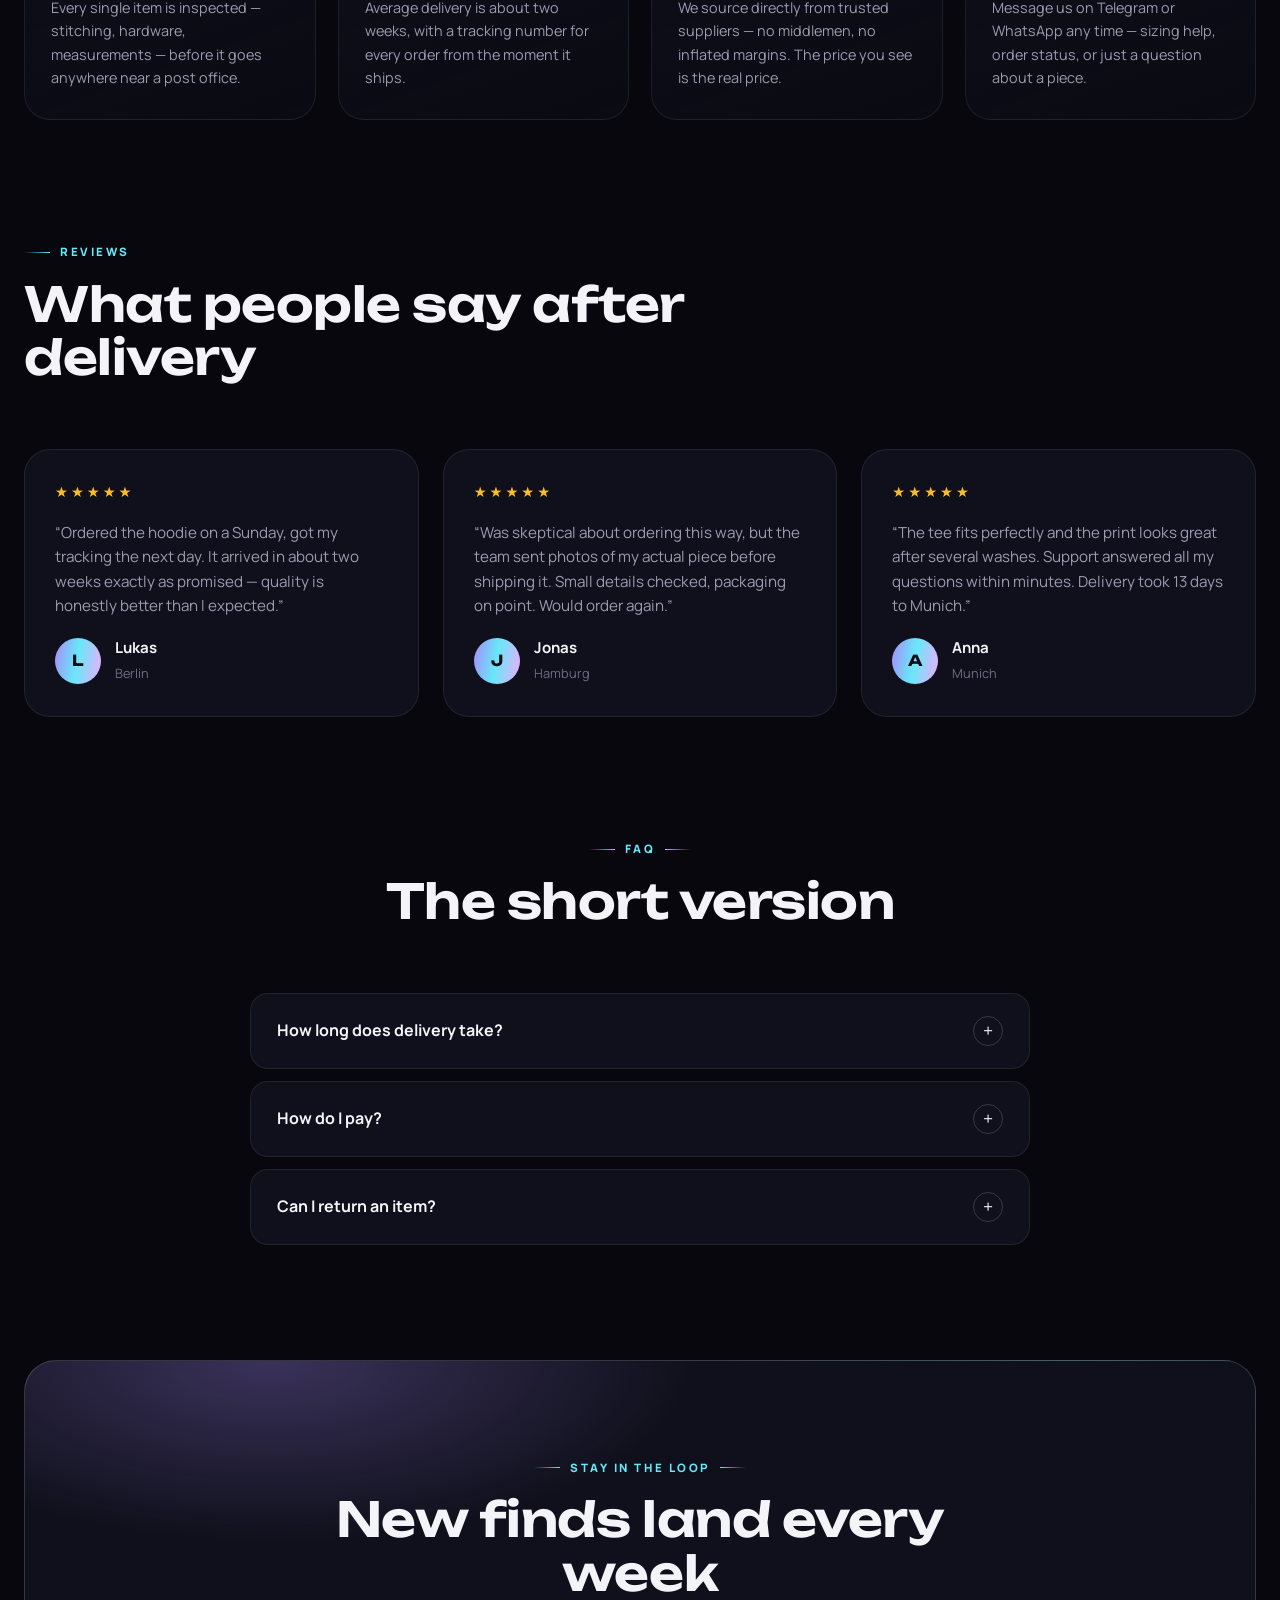
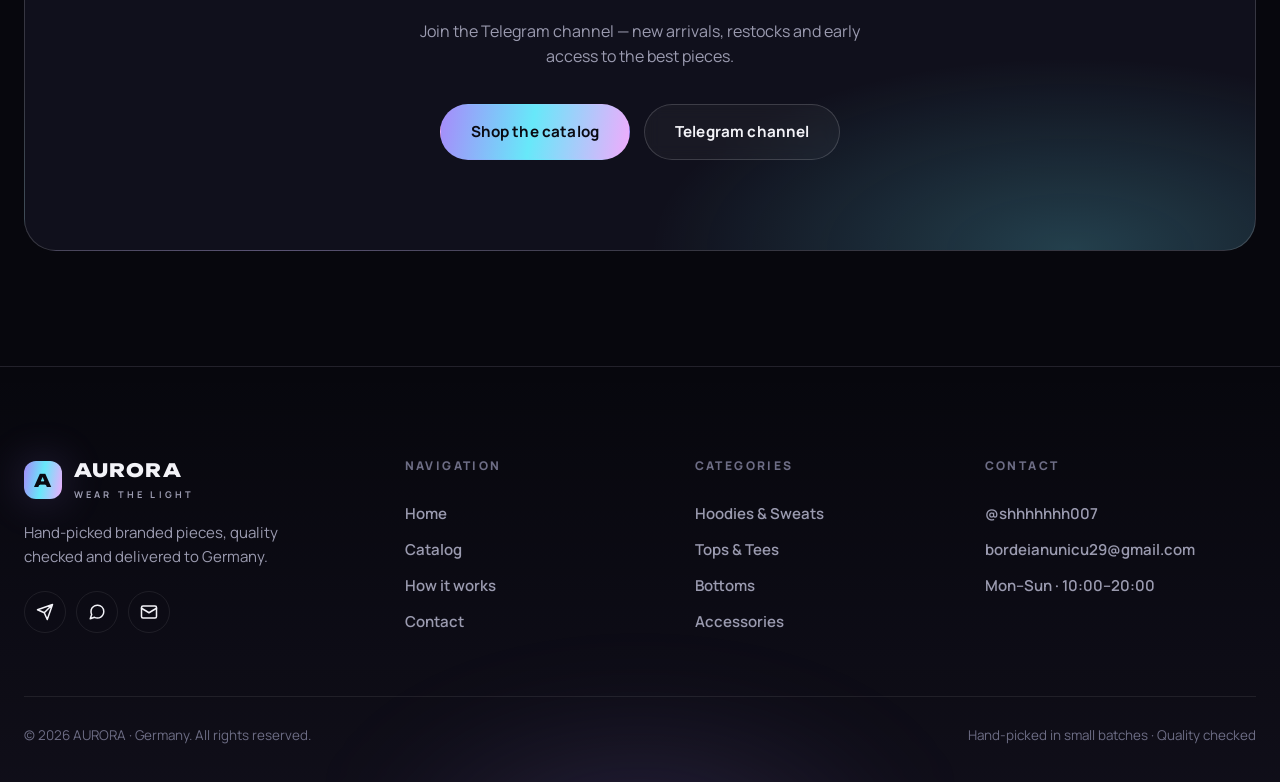
==== commit 1844892b: "fix(product): «Main» — только одна главная фотка товара, без склейки всех фото" ====
--- a/index.html
+++ b/index.html
@@ -13,8 +13,8 @@
   <link rel="preconnect" href="https://fonts.googleapis.com">
   <link rel="preconnect" href="https://fonts.gstatic.com" crossorigin>
   <link href="https://fonts.googleapis.com/css2?family=Unbounded:wght@500;700;800&family=Manrope:wght@400;500;700;800&display=swap" rel="stylesheet">
-  <link rel="stylesheet" href="css/base.css?v=10">
-  <link rel="stylesheet" href="css/components.css?v=10">
+  <link rel="stylesheet" href="css/base.css?v=11">
+  <link rel="stylesheet" href="css/components.css?v=11">
 </head>
 <body>
 
@@ -310,8 +310,8 @@
     </div>
   </footer>
 
-  <script src="js/store.js?v=10"></script>
-  <script src="js/main.js?v=10"></script>
-  <script src="js/index.js?v=10"></script>
+  <script src="js/store.js?v=11"></script>
+  <script src="js/main.js?v=11"></script>
+  <script src="js/index.js?v=11"></script>
 </body>
 </html>
